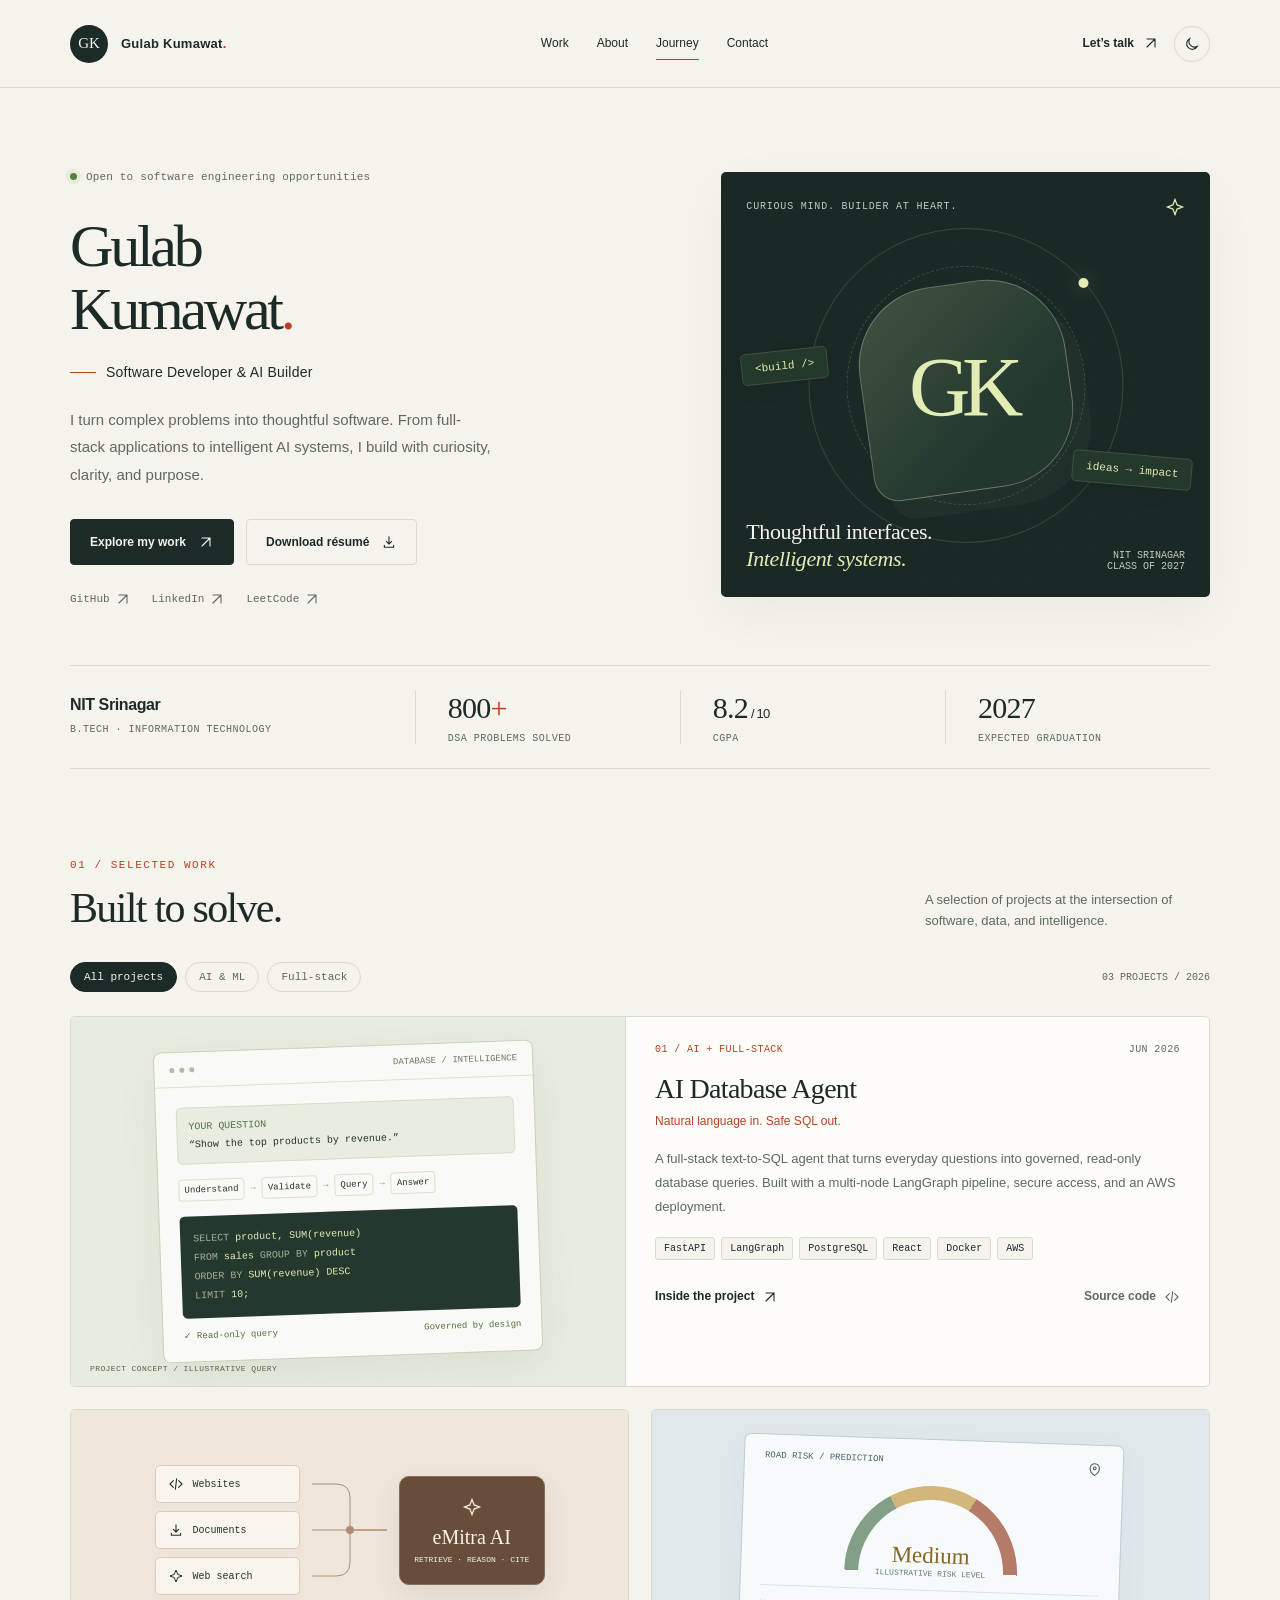
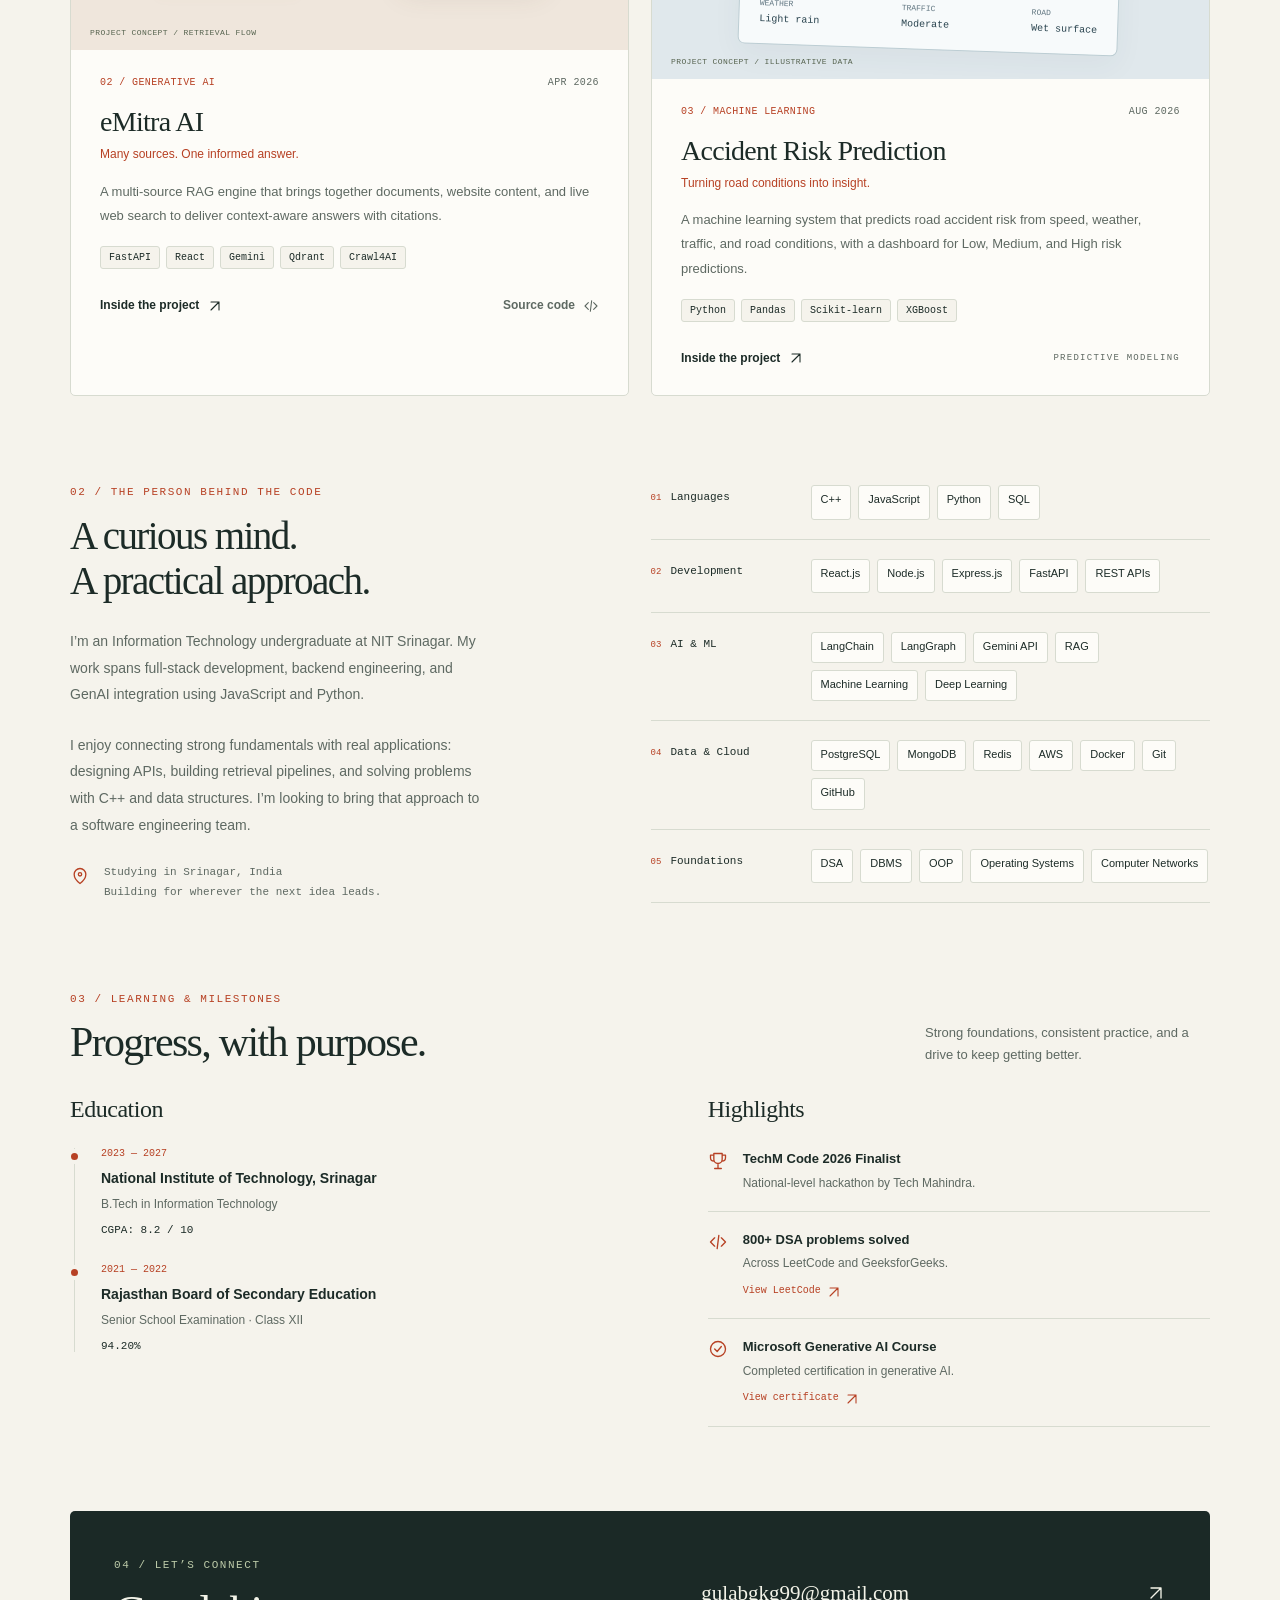
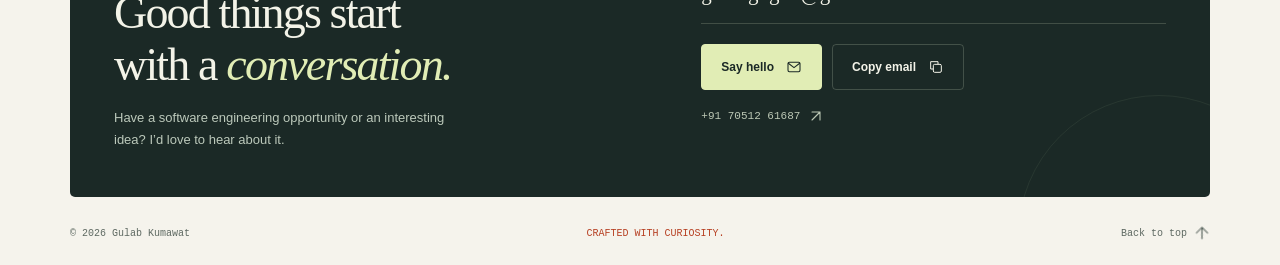
==== index.html @ b58b3360 "g" ====
<!doctype html>
<html lang="en">
<head>
  <meta charset="utf-8">
  <meta name="viewport" content="width=device-width, initial-scale=1">
  <meta name="theme-color" content="#f5f3ec">
  <meta name="description" content="Gulab Kumawat — IT undergraduate at NIT Srinagar building full-stack applications, intelligent AI systems, and reliable backends. Explore projects, skills, and achievements.">
  <meta property="og:title" content="Gulab Kumawat | Software Developer">
  <meta property="og:description" content="Thoughtful interfaces. Intelligent systems. Explore Gulab Kumawat's software and AI projects.">
  <meta property="og:type" content="website">
  <title>Gulab Kumawat — Software Developer</title>
  <link rel="icon" href="data:image/svg+xml,%3Csvg xmlns='http://www.w3.org/2000/svg' viewBox='0 0 64 64'%3E%3Crect width='64' height='64' rx='16' fill='%231b2926'/%3E%3Ctext x='32' y='42' text-anchor='middle' font-family='Georgia' font-size='30' fill='%23e3edb2'%3EGK%3C/text%3E%3C/svg%3E">
  <style>
    :root{--paper:#f5f3ec;--panel:#fdfcf8;--ink:#1c2b27;--muted:#5e6962;--line:#d7dbd0;--accent:#b74124;--accent-soft:#f1dfd4;--lime:#e1edb5;--deep:#1b2926;--shadow:0 18px 55px #16251e0b;--sans:"Segoe UI",Arial,sans-serif;--serif:Georgia,"Times New Roman",serif;--mono:Consolas,"Courier New",monospace}
    *{box-sizing:border-box}html{scroll-behavior:smooth;scroll-padding-top:95px}body{margin:0;background:var(--paper);color:var(--ink);font-family:var(--sans);font-size:16px;line-height:1.65}body[data-theme="dark"]{--paper:#15211e;--panel:#1b2925;--ink:#f1f2e9;--muted:#b2c0b6;--line:#3b4c43;--accent:#ffab87;--accent-soft:#3d3029;--deep:#101b17;--shadow:0 18px 55px #0002}a{color:inherit;text-decoration:none}button{font:inherit;color:inherit;cursor:pointer}button:disabled{cursor:default}button,a{-webkit-tap-highlight-color:transparent}a:focus-visible,button:focus-visible,summary:focus-visible{outline:3px solid var(--accent);outline-offset:5px}::selection{background:var(--lime);color:#1b2926}svg{display:block}button svg,a svg{flex-shrink:0}button{border:0}p,h1,h2,h3{margin:0}.wrap{max-width:1220px;padding:0 40px;margin:auto}.skip-link{position:fixed;left:20px;top:-100px;background:var(--ink);color:var(--paper);padding:12px 20px;z-index:99}.skip-link:focus{top:12px}.eyebrow{font:11px/1.4 var(--mono);letter-spacing:.14em;text-transform:uppercase}.accent{color:var(--accent)}.muted{color:var(--muted)}.icon{width:20px;height:20px}.icon-sm{width:16px;height:16px}.arrow{transition:transform .2s}a:hover .arrow,button:hover .arrow{transform:translate(3px,-3px)}
    .header{height:88px;border-bottom:1px solid var(--line);position:sticky;top:0;background:var(--paper);z-index:20}.header-inner{height:100%;display:flex;align-items:center;justify-content:space-between;gap:25px}.brand{display:flex;align-items:center;gap:13px;font-size:13px;font-weight:600}.brand-mark{width:38px;height:38px;display:grid;place-items:center;background:var(--ink);color:var(--paper);border-radius:50%;font:15px var(--serif)}.brand span:last-child{letter-spacing:.02em}.nav{display:flex;gap:28px;align-items:center;font-size:12px}.nav a{position:relative}.nav a:after{content:"";position:absolute;bottom:-7px;left:0;width:0;height:1px;background:var(--accent);transition:width .2s}.nav a:hover:after,.nav a[aria-current]:after{width:100%}.header-actions{display:flex;align-items:center;gap:15px}.theme-toggle,.menu-toggle{width:36px;height:36px;display:grid;place-items:center;border:1px solid var(--line);border-radius:50%;background:transparent}.header-contact{display:flex;gap:9px;align-items:center;font-size:12px;font-weight:600}.menu-toggle{display:none}.sun-icon{display:none}body[data-theme="dark"] .sun-icon{display:block}body[data-theme="dark"] .moon-icon{display:none}
    .hero{padding:74px 0 0;position:relative}.hero-grid{display:grid;grid-template-columns:1.2fr 1fr;gap:65px;align-items:center}.available{display:inline-flex;gap:9px;align-items:center;font:11px var(--mono);color:var(--muted);letter-spacing:.015em}.status-dot{width:7px;height:7px;background:#58823f;border-radius:50%;box-shadow:0 0 0 4px #58823f14}.hero-name{margin-top:27px;font:clamp(43px,4.7vw,65px)/1.04 var(--serif);letter-spacing:-.055em}.hero-name span{display:block}.hero-role{font-size:14px;letter-spacing:.015em;margin-top:20px;display:flex;align-items:center;gap:10px}.small-dash{display:inline-block;width:26px;height:1px;background:var(--accent)}.hero-copy{max-width:425px;font-size:15px;line-height:1.85;color:var(--muted);margin-top:22px}.hero-buttons{display:flex;gap:12px;flex-wrap:wrap;margin-top:30px}.btn{display:inline-flex;align-items:center;justify-content:center;gap:12px;padding:13px 19px;font-size:12px;font-weight:600;line-height:1.5;border:1px solid var(--line);border-radius:4px;background:transparent;transition:background .2s,transform .2s}.btn:hover{transform:translateY(-2px);background:var(--panel)}.btn-primary{background:var(--ink);color:var(--paper);border-color:var(--ink)}.btn-primary:hover{background:var(--accent);color:var(--paper);border-color:var(--accent)}.hero-socials{display:flex;gap:21px;margin-top:26px;font:11px var(--mono);color:var(--muted)}.hero-socials a{display:flex;align-items:center;gap:5px}.hero-socials a:hover{color:var(--accent)}
    .portrait-card{height:425px;background:var(--deep);color:#f5f3ec;border-radius:5px;padding:25px;position:relative;overflow:hidden;isolation:isolate;box-shadow:var(--shadow)}.portrait-top{display:flex;justify-content:space-between;align-items:center;font:10px var(--mono);letter-spacing:.08em;color:#bdcabc;position:relative;z-index:3}.portrait-top svg{color:var(--lime)}.orbit{width:315px;height:315px;border:1px solid #bccc9c30;border-radius:50%;position:absolute;top:56px;left:50%;transform:translateX(-50%)}.orbit:before{content:"";position:absolute;inset:37px;border:1px dashed #bccc9c35;border-radius:50%}.orbit:after{content:"";position:absolute;width:10px;height:10px;background:var(--lime);border-radius:50%;top:49px;right:34px;box-shadow:0 0 20px #e1edb550}.grid-art{position:absolute;inset:0;opacity:.23;background-image:linear-gradient(#adc79116 1px,transparent 1px),linear-gradient(90deg,#adc79116 1px,transparent 1px);background-size:34px 34px;mask-image:radial-gradient(circle at center,#000,transparent 90%)}.portrait-inner{position:absolute;top:111px;left:50%;transform:translateX(-50%) rotate(-8deg);width:208px;height:208px;border:1px solid #dbe5c955;border-radius:38% 38% 38% 12%;display:grid;place-items:center;background:linear-gradient(140deg,#415341,#23372e 70%);box-shadow:15px 20px 0 #b9ce9f0b}.monogram{font:85px var(--serif);letter-spacing:-.1em;padding-right:9px;color:var(--lime);transform:rotate(8deg)}.portrait-inner img{width:100%;height:100%;object-fit:cover;border-radius:inherit;transform:rotate(8deg) scale(1.15)}.code-tag{position:absolute;z-index:2;padding:9px 13px;border:1px solid #cdd9bb25;background:#25382c;color:#e1edb5;border-radius:5px;font:11px var(--mono);box-shadow:0 5px 20px #0001}.tag-left{left:20px;top:178px;transform:rotate(-6deg)}.tag-right{right:18px;top:282px;transform:rotate(5deg)}.portrait-bottom{position:absolute;bottom:25px;left:25px;right:25px;display:flex;justify-content:space-between;align-items:end;gap:15px}.portrait-caption{font:22px/1.2 var(--serif);letter-spacing:-.02em}.portrait-caption span{color:var(--lime);font-style:italic}.portrait-index{font:10px var(--mono);color:#c0ccb7;text-align:right}.hero-facts{border-top:1px solid var(--line);border-bottom:1px solid var(--line);display:grid;grid-template-columns:1.3fr repeat(3,1fr);margin-top:58px;padding:24px 0}.fact{padding:0 32px;border-left:1px solid var(--line)}.fact:first-child{padding-left:0;border:0}.fact-label{font:10px var(--mono);color:var(--muted);letter-spacing:.05em;text-transform:uppercase}.fact-value{font:30px/1.2 var(--serif);margin-bottom:7px;letter-spacing:-.025em}.fact-value small{font:13px var(--sans)}.fact:first-child .fact-value{font:16px var(--sans);font-weight:600;margin-top:6px;margin-bottom:10px}
    .section{padding-top:89px}.section-heading{display:flex;justify-content:space-between;gap:30px;align-items:end;margin-bottom:31px}.section-title{font:42px/1.1 var(--serif);letter-spacing:-.04em;margin-top:12px}.section-heading>p{font-size:13px;color:var(--muted);max-width:285px}.filter-row{display:flex;align-items:center;gap:8px;flex-wrap:wrap;margin-bottom:24px}.filter{font:11px var(--mono);padding:8px 13px;background:transparent;color:var(--muted);border:1px solid var(--line);border-radius:25px}.filter[aria-pressed="true"]{background:var(--ink);color:var(--paper);border-color:var(--ink)}.filter-note{margin-left:auto;font:10px var(--mono);color:var(--muted)}.project-grid{display:grid;grid-template-columns:repeat(2,minmax(0,1fr));gap:22px}.project{background:var(--panel);border:1px solid var(--line);border-radius:5px;overflow:hidden;transition:box-shadow .2s}.project:hover{box-shadow:var(--shadow)}.project[hidden]{display:none}.project.featured{grid-column:1/-1;display:grid;grid-template-columns:1fr 1.05fr}.project-copy{padding:27px 29px}.project-meta{display:flex;justify-content:space-between;align-items:center;color:var(--muted);font:10px var(--mono);letter-spacing:.04em}.project-meta .number{color:var(--accent)}.project h3{font:28px/1.2 var(--serif);letter-spacing:-.025em;margin-top:17px}.project-subtitle{font-size:12px;color:var(--accent);margin-top:6px}.project-description{font-size:13px;line-height:1.85;color:var(--muted);margin:15px 0 18px}.tags{display:flex;flex-wrap:wrap;gap:6px}.tag{font:10px var(--mono);padding:5px 8px;background:var(--paper);border:1px solid var(--line);border-radius:3px}.project-actions{display:flex;justify-content:space-between;align-items:center;margin-top:27px;gap:12px}.text-link{display:inline-flex;align-items:center;gap:8px;font-size:12px;font-weight:600;background:transparent;padding:0}.text-link:hover{color:var(--accent)}.project-visual{position:relative;min-height:240px;display:flex;align-items:center;justify-content:center;padding:29px;background:#e8ecdf;color:#213429;overflow:hidden}.featured .project-visual{min-height:345px;border-right:1px solid var(--line)}.concept-label{position:absolute;left:19px;bottom:13px;font:8px var(--mono);letter-spacing:.05em;color:#56634f}.sql-window{width:100%;max-width:380px;background:#f9faf5;border:1px solid #c7d2bc;border-radius:8px;box-shadow:0 15px 40px #31482a12;transform:rotate(-2deg)}.window-header{padding:12px 15px;border-bottom:1px solid #dce3d5;display:flex;align-items:center;gap:5px;font:9px var(--mono);color:#6b7866}.window-dot{width:5px;height:5px;background:#adbda5;border-radius:50%}.window-header span:last-child{margin-left:auto}.window-body{padding:20px}.query-bubble{padding:11px;background:#e8eddf;border:1px solid #d5decb;border-radius:5px;font:10px var(--mono);line-height:1.5}.query-bubble b{color:#55704a;font-weight:400;display:block;margin-bottom:3px}.pipeline{display:flex;align-items:center;gap:6px;margin-top:15px;font:9px var(--mono)}.pipeline span{border:1px solid #d9e2d0;border-radius:4px;padding:5px;white-space:nowrap}.pipeline i{font-style:normal;color:#849479}.sql-code{background:#24382d;color:#e1edb5;border-radius:5px;padding:13px;font:10px/1.9 var(--mono);margin-top:15px;overflow:hidden}.sql-code .dim{color:#a1b49c}.sql-status{display:flex;justify-content:space-between;margin-top:12px;font:9px var(--mono);color:#526f42}.visual-rag{background:#efe6dc}.rag-map{display:grid;grid-template-columns:1fr 75px 1fr;align-items:center;gap:12px;width:100%;max-width:390px}.rag-sources{display:grid;gap:8px}.rag-node{background:#f9f5ee;border:1px solid #ddccbc;border-radius:5px;padding:10px 12px;font:10px var(--mono);display:flex;align-items:center;gap:9px;box-shadow:0 5px 12px #9f816106}.rag-bridge{position:relative;height:130px}.rag-bridge svg{width:100%;height:100%}.rag-core{padding:20px 12px;background:#684d3b;color:#fbf1df;border-radius:10px;text-align:center;border:1px solid #896c56;box-shadow:0 10px 28px #5b42351a}.rag-core svg{margin:0 auto 9px}.rag-core strong{font:20px var(--serif);display:block}.rag-core span{font:8px var(--mono);display:block;margin-top:6px}.visual-risk{background:#e0e8ec}.risk-window{width:100%;max-width:380px;border:1px solid #bccdd3;border-radius:7px;background:#f7fafb;padding:16px 20px;transform:rotate(2deg);box-shadow:0 10px 30px #2943510c}.risk-top{display:flex;justify-content:space-between;font:9px var(--mono);color:#4a626c}.risk-gauge{height:96px;width:173px;margin:14px auto 0;position:relative;overflow:hidden}.risk-arc{width:173px;height:173px;border-radius:50%;background:conic-gradient(from 270deg,#839f87 0deg 60deg,#d3b77a 60deg 120deg,#b57b69 120deg 180deg,transparent 180deg);position:absolute}.risk-arc:after{content:"";position:absolute;inset:14px;background:#f7fafb;border-radius:50%}.risk-center{position:absolute;left:0;right:0;bottom:4px;text-align:center;font:23px var(--serif);z-index:1;color:#886622}.risk-center small{font:8px var(--mono);display:block;color:#627780}.risk-inputs{display:flex;justify-content:space-between;gap:8px;margin-top:8px;border-top:1px solid #dce4e7;padding-top:11px;font:8px/1.7 var(--mono);color:#617681}.risk-inputs b{display:block;color:#29434e;font-size:10px;font-weight:400}
    .about-layout{display:grid;grid-template-columns:1fr 1.1fr;gap:72px}.about-text .section-title{max-width:380px;font-size:39px;line-height:1.17}.about-text>p{color:var(--muted);font-size:14px;line-height:1.9;margin-top:24px;max-width:420px}.about-note{display:flex;gap:14px;margin-top:25px;font:11px/1.8 var(--mono);color:var(--muted)}.about-note svg{margin-top:3px;color:var(--accent)}.skills{display:grid;gap:0}.skill-row{border-bottom:1px solid var(--line);padding:19px 0;display:grid;grid-template-columns:140px 1fr;gap:20px}.skill-row:first-child{padding-top:0}.skill-category{font:11px var(--mono);display:flex;align-items:start;gap:9px;padding-top:6px}.skill-category .skill-no{color:var(--accent);font-size:9px;padding-top:2px}.skill-items{display:flex;flex-wrap:wrap;gap:7px}.skill-items span{font-size:11px;border:1px solid var(--line);border-radius:3px;padding:4px 9px;background:var(--panel)}
    .education-layout{display:grid;grid-template-columns:1.15fr 1fr;gap:60px}.subheading{font:24px var(--serif);letter-spacing:-.02em;margin-bottom:25px}.timeline{border-left:1px solid var(--line);padding-left:26px;margin-left:4px}.education-item{position:relative;padding-bottom:28px}.education-item:last-child{padding-bottom:0}.education-item:before{content:"";width:7px;height:7px;background:var(--accent);border:4px solid var(--paper);box-sizing:content-box;border-radius:50%;position:absolute;left:-34px;top:1px}.education-date{font:10px var(--mono);color:var(--accent);margin-bottom:9px}.education-item h3{font-size:14px;line-height:1.5}.education-item p{font-size:12px;color:var(--muted);margin-top:6px}.education-result{font:11px var(--mono);margin-top:9px}.achievement{display:flex;gap:15px;padding:17px 0;border-bottom:1px solid var(--line)}.achievement:first-of-type{padding-top:0}.achievement svg{color:var(--accent);margin-top:3px;flex-shrink:0}.achievement h3{font-size:13px;font-weight:600}.achievement p{font-size:12px;color:var(--muted);margin-top:4px}.achievement a{font:10px var(--mono);display:inline-flex;gap:5px;align-items:center;margin-top:7px;color:var(--accent)}
    .contact-section{padding:84px 0 0}.contact-panel{background:var(--deep);color:#f3f3e8;padding:47px 44px;border-radius:5px;display:grid;grid-template-columns:1.1fr 1fr;gap:30px;align-items:center;position:relative;overflow:hidden}.contact-panel:after{content:"";position:absolute;width:280px;height:280px;border:1px solid #d7e8ba12;border-radius:50%;right:-90px;bottom:-180px;pointer-events:none}.contact-panel .eyebrow{color:#bdcba9}.contact-panel h2{font:46px/1.12 var(--serif);letter-spacing:-.04em;margin-top:14px}.contact-panel h2 em{color:var(--lime);font-weight:400}.contact-panel p{font-size:13px;color:#bcc9bb;margin-top:17px;max-width:360px}.contact-right{padding-left:22px}.contact-email{font:clamp(15px,1.7vw,21px) var(--serif);display:flex;align-items:center;justify-content:space-between;gap:14px;padding-bottom:17px;border-bottom:1px solid #e5edc730}.contact-email:hover{color:var(--lime)}.contact-buttons{display:flex;gap:10px;flex-wrap:wrap;margin-top:20px}.contact-buttons .btn{border-color:#c7d5b93b;color:#f3f3e8}.contact-buttons .btn:hover{background:#354b38}.contact-buttons .btn-primary{background:var(--lime);color:#1b2926;border-color:var(--lime)}.contact-buttons .btn-primary:hover{background:#f4f5db}.contact-phone{font:11px var(--mono);margin-top:18px;color:#bdc9b6;display:inline-flex;align-items:center;gap:8px}.footer{padding:28px 0 24px;display:flex;justify-content:space-between;align-items:center;gap:20px;font:10px var(--mono);color:var(--muted)}.footer a{display:flex;align-items:center;gap:7px}.footer a:hover{color:var(--accent)}.footer-middle{color:var(--accent)}
    .toast{position:fixed;bottom:26px;left:50%;transform:translate(-50%,15px);background:var(--ink);color:var(--paper);font-size:12px;padding:12px 20px;border-radius:4px;z-index:100;opacity:0;pointer-events:none;transition:opacity .2s,transform .2s}.toast.visible{opacity:1;transform:translate(-50%,0)}.project-dialog{background:var(--paper);color:var(--ink);border:1px solid var(--line);border-radius:8px;max-width:710px;width:calc(100% - 30px);max-height:85vh;padding:0;box-shadow:0 30px 90px #0003}.project-dialog::backdrop{background:#101b19a6;backdrop-filter:blur(4px)}.dialog-header{display:flex;justify-content:space-between;align-items:center;padding:22px 28px;border-bottom:1px solid var(--line)}.dialog-close{background:transparent;border:1px solid var(--line);border-radius:50%;height:32px;width:32px;display:grid;place-items:center;font-size:21px}.dialog-body{padding:29px}.dialog-body h2{font:34px/1.15 var(--serif);letter-spacing:-.03em}.dialog-intro{font-size:14px;color:var(--muted);margin-top:16px}.dialog-body h3{font:11px var(--mono);letter-spacing:.06em;text-transform:uppercase;margin-top:24px;margin-bottom:12px;color:var(--accent)}.dialog-body ul{padding-left:18px;color:var(--muted);font-size:13px;line-height:1.85}.dialog-body li+li{margin-top:9px}.dialog-source{margin-top:25px}.reveal{animation:appear .8s both}.reveal-delay{animation-delay:.12s}@keyframes appear{from{opacity:0;transform:translateY(15px)}to{opacity:1;transform:translateY(0)}}
    .hero,.contact-section,.footer{padding-left:40px;padding-right:40px}
    @media(min-width:1500px){.hero-name{font-size:65px}}@media(max-width:1020px){.hero-grid{gap:34px}.wrap{padding-left:28px;padding-right:28px}.nav{gap:20px}.hero-name{font-size:52px}.portrait-card{height:408px}.about-layout{gap:40px}.skill-row{grid-template-columns:110px 1fr;gap:10px}.education-layout{gap:40px}.project-copy{padding:25px}.contact-panel{padding:38px 30px}.contact-panel h2{font-size:41px}.contact-right{padding-left:0}.fact{padding:0 24px}}
    @media(max-width:760px){html{scroll-padding-top:82px}.header{height:72px}.wrap{padding-left:22px;padding-right:22px}.brand span:last-child{font-size:12px}.header-contact{display:none}.header-actions{gap:8px}.menu-toggle{display:grid}.nav{display:none;position:absolute;top:71px;left:0;right:0;gap:0;padding:14px 22px;background:var(--paper);border-bottom:1px solid var(--line);box-shadow:0 10px 20px #0001}.nav.open{display:flex;flex-direction:column;align-items:stretch}.nav a{padding:11px 0}.nav a:after{display:none}.hero{padding-top:43px}.hero-grid{grid-template-columns:1fr;gap:35px}.hero-name{font-size:57px;max-width:500px}.hero-role{font-size:13px}.hero-copy{max-width:510px}.portrait-card{height:380px;max-width:500px;width:100%;margin:auto}.portrait-inner{top:95px;width:190px;height:190px}.orbit{top:40px;width:290px;height:290px}.monogram{font-size:77px}.tag-left{top:159px}.tag-right{top:253px}.hero-facts{margin-top:35px;grid-template-columns:repeat(2,1fr);row-gap:23px;padding:23px 0}.fact{padding:0 19px}.fact:nth-child(3){padding-left:0;border-left:0}.fact-value{font-size:28px}.section{padding-top:60px}.section-title{font-size:36px}.section-heading{gap:18px;align-items:start}.section-heading>p{font-size:11px;max-width:190px;padding-top:24px}.project.featured{display:flex;flex-direction:column}.featured .project-visual{min-height:280px;border-right:0}.project-grid{grid-template-columns:1fr;gap:20px}.project-copy{padding:23px}.project h3{font-size:27px}.project-visual{min-height:235px}.filter-note{display:none}.about-layout{grid-template-columns:1fr;gap:30px}.about-text .section-title{font-size:36px;max-width:450px}.about-text>p{max-width:100%}.skills{width:100%}.skill-row{grid-template-columns:130px 1fr;gap:16px}.education-layout{grid-template-columns:1fr;gap:42px}.contact-section{padding-top:60px}.contact-panel{grid-template-columns:1fr;padding:31px 24px;gap:28px}.contact-panel h2{font-size:42px}.contact-email{font-size:22px}.footer{flex-wrap:wrap;font-size:9px;gap:14px}.footer-middle{display:none}.dialog-body{padding:24px}.dialog-header{padding:19px 24px}.dialog-body h2{font-size:29px}}
    @media(max-width:390px){.wrap{padding-left:17px;padding-right:17px}.hero-name{font-size:49px}.hero-role{font-size:12px}.btn{padding:12px 15px;font-size:11px}.hero-socials{gap:15px}.portrait-card{padding:20px;height:350px}.portrait-inner{width:172px;height:172px;top:89px}.orbit{width:263px;height:263px}.monogram{font-size:70px}.tag-left{top:146px;left:13px}.tag-right{top:232px;right:13px}.portrait-bottom{left:20px;right:20px;bottom:20px}.portrait-caption{font-size:20px}.section-heading{flex-direction:column;gap:12px}.section-heading>p{padding-top:0;max-width:100%}.skill-row{grid-template-columns:105px 1fr;gap:10px}.skill-category{font-size:10px}.contact-email{font-size:18px}.contact-panel h2{font-size:37px}.rag-map{gap:7px;grid-template-columns:1fr 45px 1fr}.rag-node{padding:9px 7px;font-size:9px}.pipeline{gap:4px;font-size:8px}.pipeline span{padding:5px 4px}.sql-code{font-size:9px}.filter{padding:8px 11px}}
    @media(prefers-reduced-motion:reduce){html{scroll-behavior:auto}*,*:before,*:after{animation:none!important;transition:none!important}}
    @media print{.header,.hero-buttons,.hero-socials,.filter-row,.project-actions,.contact-buttons,.theme-toggle,.footer a,.portrait-card{display:none!important}.wrap{max-width:100%;padding:0}.hero-grid,.project-grid,.project.featured,.about-layout,.education-layout,.contact-panel{display:block}.hero,.section,.contact-section{padding-top:24px}.hero-facts{margin-top:25px}.project{break-inside:avoid;margin-bottom:18px}.project-visual{display:none}.project-copy{padding:20px}.skills{margin-top:20px}.contact-panel{background:transparent;color:#1c2b27;border:1px solid #ddd;padding:20px}.contact-panel p,.contact-email,.contact-phone{color:#1c2b27}.contact-panel h2{font-size:30px}.contact-panel h2 em{color:#b74124}.contact-right{margin-top:20px}body{background:white;color:#1c2b27}.section-heading{margin-bottom:20px}}
  </style>
</head>
<body>
  <svg aria-hidden="true" width="0" height="0" style="position:absolute;overflow:hidden"><defs>
    <symbol id="i-arrow" viewBox="0 0 24 24"><path d="M6 18 18 6M6 6h12v12" fill="none" stroke="currentColor" stroke-width="1.6" stroke-linecap="round" stroke-linejoin="round"/></symbol>
    <symbol id="i-down" viewBox="0 0 24 24"><path d="M12 4v11m-4-4 4 4 4-4M5 17v3h14v-3" fill="none" stroke="currentColor" stroke-width="1.6" stroke-linecap="round" stroke-linejoin="round"/></symbol>
    <symbol id="i-code" viewBox="0 0 24 24"><path d="m8 7-5 5 5 5m8-10 5 5-5 5m-3-13-2 16" fill="none" stroke="currentColor" stroke-width="1.6" stroke-linecap="round" stroke-linejoin="round"/></symbol>
    <symbol id="i-mail" viewBox="0 0 24 24"><rect x="3" y="5" width="18" height="14" rx="2" fill="none" stroke="currentColor" stroke-width="1.6"/><path d="m3 6 9 7 9-7" fill="none" stroke="currentColor" stroke-width="1.6"/></symbol>
    <symbol id="i-location" viewBox="0 0 24 24"><path d="M19 10c0 6-7 11-7 11S5 16 5 10a7 7 0 1 1 14 0Z" fill="none" stroke="currentColor" stroke-width="1.6"/><circle cx="12" cy="10" r="2" fill="none" stroke="currentColor" stroke-width="1.6"/></symbol>
    <symbol id="i-spark" viewBox="0 0 24 24"><path d="m12 3 2.5 6.5L21 12l-6.5 2.5L12 21l-2.5-6.5L3 12l6.5-2.5Z" fill="none" stroke="currentColor" stroke-width="1.5"/></symbol>
    <symbol id="i-cup" viewBox="0 0 24 24"><path d="M7 3h10v7a5 5 0 0 1-10 0ZM7 5H3v3a4 4 0 0 0 4 4m10-7h4v3a4 4 0 0 1-4 4m-5 3v5m-4 1h8" fill="none" stroke="currentColor" stroke-width="1.6" stroke-linecap="round" stroke-linejoin="round"/></symbol>
    <symbol id="i-check" viewBox="0 0 24 24"><circle cx="12" cy="12" r="9" fill="none" stroke="currentColor" stroke-width="1.6"/><path d="m8 12 3 3 5-6" fill="none" stroke="currentColor" stroke-width="1.6" stroke-linecap="round" stroke-linejoin="round"/></symbol>
  </defs></svg>
  <a class="skip-link" href="#main">Skip to content</a>
  <header class="header"><div class="wrap header-inner">
    <a class="brand" href="#home" aria-label="Gulab Kumawat, home"><span class="brand-mark">GK</span><span>Gulab Kumawat<span class="accent">.</span></span></a>
    <nav class="nav" id="navigation" aria-label="Main navigation"><a href="#work">Work</a><a href="#about">About</a><a href="#journey">Journey</a><a href="#contact">Contact</a></nav>
    <div class="header-actions"><a href="mailto:gulabgkg99@gmail.com" class="header-contact">Let’s talk <svg class="icon-sm arrow" aria-hidden="true"><use href="#i-arrow"/></svg></a><button class="theme-toggle" aria-label="Switch to dark theme" title="Change color theme"><svg class="icon-sm moon-icon" viewBox="0 0 24 24" aria-hidden="true"><path d="M20 15.5A8.5 8.5 0 0 1 8.5 4 8.5 8.5 0 1 0 20 15.5Z" fill="none" stroke="currentColor" stroke-width="1.6"/></svg><svg class="icon-sm sun-icon" viewBox="0 0 24 24" aria-hidden="true"><circle cx="12" cy="12" r="4" fill="none" stroke="currentColor" stroke-width="1.6"/><path d="M12 2v2m0 16v2M2 12h2m16 0h2M5 5l1.5 1.5m11 11L19 19M5 19l1.5-1.5m11-11L19 5" stroke="currentColor" stroke-width="1.6"/></svg></button><button class="menu-toggle" aria-label="Open navigation" aria-expanded="false" aria-controls="navigation"><svg class="icon-sm" viewBox="0 0 24 24" aria-hidden="true"><path d="M4 7h16M4 12h16M4 17h16" stroke="currentColor" stroke-width="1.6" stroke-linecap="round"/></svg></button></div>
  </div></header>
  <main id="main"><section class="hero wrap" id="home" aria-labelledby="hero-title">
    <div class="hero-grid">
      <div class="reveal"><div class="available"><span class="status-dot"></span>Open to software engineering opportunities</div><h1 class="hero-name" id="hero-title">Gulab <span>Kumawat<span class="accent" style="display:inline">.</span></span></h1><div class="hero-role"><span class="small-dash"></span>Software Developer &amp; AI Builder</div><p class="hero-copy">I turn complex problems into thoughtful software. From full-stack applications to intelligent AI systems, I build with curiosity, clarity, and purpose.</p><div class="hero-buttons"><a class="btn btn-primary" href="#work">Explore my work <svg class="icon-sm arrow" aria-hidden="true"><use href="#i-arrow"/></svg></a><a class="btn" href="Gulab-Kumawat-Resume.pdf" download>Download résumé <svg class="icon-sm" aria-hidden="true"><use href="#i-down"/></svg></a></div><div class="hero-socials"><a href="https://github.com/Gulabkt98" target="_blank" rel="noopener noreferrer">GitHub <svg class="icon-sm arrow" aria-hidden="true"><use href="#i-arrow"/></svg></a><a href="https://www.linkedin.com/in/gulabkt98" target="_blank" rel="noopener noreferrer">LinkedIn <svg class="icon-sm arrow" aria-hidden="true"><use href="#i-arrow"/></svg></a><a href="https://leetcode.com/Gulab_KT" target="_blank" rel="noopener noreferrer">LeetCode <svg class="icon-sm arrow" aria-hidden="true"><use href="#i-arrow"/></svg></a></div></div>
      <div class="portrait-card reveal reveal-delay" role="img" aria-label="Gulab Kumawat monogram with abstract code and orbital artwork"><div class="grid-art"></div><div class="portrait-top"><span>CURIOUS MIND. BUILDER AT HEART.</span><svg class="icon" aria-hidden="true"><use href="#i-spark"/></svg></div><div class="orbit"></div><div class="portrait-inner"><span class="monogram">GK</span></div><span class="code-tag tag-left">&lt;build /&gt;</span><span class="code-tag tag-right">ideas → impact</span><div class="portrait-bottom"><div class="portrait-caption">Thoughtful interfaces.<br><span>Intelligent systems.</span></div><div class="portrait-index">NIT SRINAGAR<br>CLASS OF 2027</div></div></div>
    </div>
    <div class="hero-facts"><div class="fact"><div class="fact-value">NIT Srinagar</div><div class="fact-label">B.Tech · Information Technology</div></div><div class="fact"><div class="fact-value">800<span class="accent">+</span></div><div class="fact-label">DSA problems solved</div></div><div class="fact"><div class="fact-value">8.2<small> / 10</small></div><div class="fact-label">CGPA</div></div><div class="fact"><div class="fact-value">2027</div><div class="fact-label">Expected graduation</div></div></div>
  </section>
  <section class="section wrap" id="work" aria-labelledby="work-title"><div class="section-heading"><div><div class="eyebrow accent">01 / Selected work</div><h2 class="section-title" id="work-title">Built to solve.</h2></div><p>A selection of projects at the intersection of software, data, and intelligence.</p></div>
    <div class="filter-row" role="group" aria-label="Filter projects"><button class="filter" data-filter="all" aria-pressed="true">All projects</button><button class="filter" data-filter="ai" aria-pressed="false">AI &amp; ML</button><button class="filter" data-filter="fullstack" aria-pressed="false">Full-stack</button><span class="filter-note">03 PROJECTS / 2026</span></div>
    <div class="project-grid">
      <article class="project featured" data-category="ai fullstack"><div class="project-visual"><div class="sql-window" aria-label="Illustration of a natural-language question passing through a safe SQL pipeline"><div class="window-header"><span class="window-dot"></span><span class="window-dot"></span><span class="window-dot"></span><span>DATABASE / INTELLIGENCE</span></div><div class="window-body"><div class="query-bubble"><b>YOUR QUESTION</b>“Show the top products by revenue.”</div><div class="pipeline"><span>Understand</span><i>→</i><span>Validate</span><i>→</i><span>Query</span><i>→</i><span>Answer</span></div><div class="sql-code"><span class="dim">SELECT</span> product, SUM(revenue)<br><span class="dim">FROM</span> sales <span class="dim">GROUP BY</span> product<br><span class="dim">ORDER BY</span> SUM(revenue) DESC<br><span class="dim">LIMIT</span> 10;</div><div class="sql-status"><span>✓ Read-only query</span><span>Governed by design</span></div></div></div><span class="concept-label">PROJECT CONCEPT / ILLUSTRATIVE QUERY</span></div><div class="project-copy"><div class="project-meta"><span class="number">01 / AI + FULL-STACK</span><span>JUN 2026</span></div><h3>AI Database Agent</h3><div class="project-subtitle">Natural language in. Safe SQL out.</div><p class="project-description">A full-stack text-to-SQL agent that turns everyday questions into governed, read-only database queries. Built with a multi-node LangGraph pipeline, secure access, and an AWS deployment.</p><div class="tags"><span class="tag">FastAPI</span><span class="tag">LangGraph</span><span class="tag">PostgreSQL</span><span class="tag">React</span><span class="tag">Docker</span><span class="tag">AWS</span></div><div class="project-actions"><button class="text-link" data-project="sql">Inside the project <svg class="icon-sm arrow" aria-hidden="true"><use href="#i-arrow"/></svg></button><a class="text-link muted" href="https://github.com/Gulabkt98/SQL-AI-Agent" target="_blank" rel="noopener noreferrer">Source code <svg class="icon-sm" aria-hidden="true"><use href="#i-code"/></svg></a></div></div></article>
      <article class="project" data-category="ai fullstack"><div class="project-visual visual-rag"><div class="rag-map" aria-label="Illustration of documents, websites, and web search feeding a retrieval engine"><div class="rag-sources"><div class="rag-node"><svg class="icon-sm" aria-hidden="true"><use href="#i-code"/></svg>Websites</div><div class="rag-node"><svg class="icon-sm" aria-hidden="true"><use href="#i-down"/></svg>Documents</div><div class="rag-node"><svg class="icon-sm" aria-hidden="true"><use href="#i-spark"/></svg>Web search</div></div><div class="rag-bridge"><svg viewBox="0 0 75 130" aria-hidden="true"><path d="M0 19h24q14 0 14 14v32h37M0 65h75M0 111h24q14 0 14-14V65" stroke="#ae8c71" stroke-width="1" fill="none"/><circle cx="38" cy="65" r="4" fill="#ae8c71"/></svg></div><div class="rag-core"><svg class="icon" aria-hidden="true"><use href="#i-spark"/></svg><strong>eMitra AI</strong><span>RETRIEVE · REASON · CITE</span></div></div><span class="concept-label">PROJECT CONCEPT / RETRIEVAL FLOW</span></div><div class="project-copy"><div class="project-meta"><span class="number">02 / GENERATIVE AI</span><span>APR 2026</span></div><h3>eMitra AI</h3><div class="project-subtitle">Many sources. One informed answer.</div><p class="project-description">A multi-source RAG engine that brings together documents, website content, and live web search to deliver context-aware answers with citations.</p><div class="tags"><span class="tag">FastAPI</span><span class="tag">React</span><span class="tag">Gemini</span><span class="tag">Qdrant</span><span class="tag">Crawl4AI</span></div><div class="project-actions"><button class="text-link" data-project="rag">Inside the project <svg class="icon-sm arrow" aria-hidden="true"><use href="#i-arrow"/></svg></button><a class="text-link muted" href="https://github.com/Gulabkt98/Emitra-AI-Agent-" target="_blank" rel="noopener noreferrer">Source code <svg class="icon-sm" aria-hidden="true"><use href="#i-code"/></svg></a></div></div></article>
      <article class="project" data-category="ai"><div class="project-visual visual-risk"><div class="risk-window" aria-label="Illustrative road risk dashboard showing a medium prediction"><div class="risk-top"><span>ROAD RISK / PREDICTION</span><svg class="icon-sm" aria-hidden="true"><use href="#i-location"/></svg></div><div class="risk-gauge"><div class="risk-arc"></div><div class="risk-center">Medium<small>ILLUSTRATIVE RISK LEVEL</small></div></div><div class="risk-inputs"><span>WEATHER<b>Light rain</b></span><span>TRAFFIC<b>Moderate</b></span><span>ROAD<b>Wet surface</b></span></div></div><span class="concept-label">PROJECT CONCEPT / ILLUSTRATIVE DATA</span></div><div class="project-copy"><div class="project-meta"><span class="number">03 / MACHINE LEARNING</span><span>AUG 2026</span></div><h3>Accident Risk Prediction</h3><div class="project-subtitle">Turning road conditions into insight.</div><p class="project-description">A machine learning system that predicts road accident risk from speed, weather, traffic, and road conditions, with a dashboard for Low, Medium, and High risk predictions.</p><div class="tags"><span class="tag">Python</span><span class="tag">Pandas</span><span class="tag">Scikit-learn</span><span class="tag">XGBoost</span></div><div class="project-actions"><button class="text-link" data-project="risk">Inside the project <svg class="icon-sm arrow" aria-hidden="true"><use href="#i-arrow"/></svg></button><span class="eyebrow muted" style="font-size:9px">PREDICTIVE MODELING</span></div></div></article>
    </div><div class="sr-only" id="filter-status" aria-live="polite" style="position:absolute;width:1px;height:1px;overflow:hidden;clip-path:inset(50%)"></div>
  </section>
  <section class="section wrap" id="about" aria-labelledby="about-title"><div class="about-layout"><div class="about-text"><div class="eyebrow accent">02 / The person behind the code</div><h2 class="section-title" id="about-title">A curious mind.<br>A practical approach.</h2><p>I’m an Information Technology undergraduate at NIT Srinagar. My work spans full-stack development, backend engineering, and GenAI integration using JavaScript and Python.</p><p>I enjoy connecting strong fundamentals with real applications: designing APIs, building retrieval pipelines, and solving problems with C++ and data structures. I’m looking to bring that approach to a software engineering team.</p><div class="about-note"><svg class="icon" aria-hidden="true"><use href="#i-location"/></svg><span>Studying in Srinagar, India<br>Building for wherever the next idea leads.</span></div></div><div class="skills" aria-label="Technical skills"><div class="skill-row"><div class="skill-category"><span class="skill-no">01</span>Languages</div><div class="skill-items"><span>C++</span><span>JavaScript</span><span>Python</span><span>SQL</span></div></div><div class="skill-row"><div class="skill-category"><span class="skill-no">02</span>Development</div><div class="skill-items"><span>React.js</span><span>Node.js</span><span>Express.js</span><span>FastAPI</span><span>REST APIs</span></div></div><div class="skill-row"><div class="skill-category"><span class="skill-no">03</span>AI &amp; ML</div><div class="skill-items"><span>LangChain</span><span>LangGraph</span><span>Gemini API</span><span>RAG</span><span>Machine Learning</span><span>Deep Learning</span></div></div><div class="skill-row"><div class="skill-category"><span class="skill-no">04</span>Data &amp; Cloud</div><div class="skill-items"><span>PostgreSQL</span><span>MongoDB</span><span>Redis</span><span>AWS</span><span>Docker</span><span>Git</span><span>GitHub</span></div></div><div class="skill-row"><div class="skill-category"><span class="skill-no">05</span>Foundations</div><div class="skill-items"><span>DSA</span><span>DBMS</span><span>OOP</span><span>Operating Systems</span><span>Computer Networks</span></div></div></div></div></section>
  <section class="section wrap" id="journey" aria-labelledby="journey-title"><div class="section-heading"><div><div class="eyebrow accent">03 / Learning &amp; milestones</div><h2 class="section-title" id="journey-title">Progress, with purpose.</h2></div><p>Strong foundations, consistent practice, and a drive to keep getting better.</p></div><div class="education-layout"><div><h3 class="subheading">Education</h3><div class="timeline"><article class="education-item"><div class="education-date">2023 — 2027</div><h3>National Institute of Technology, Srinagar</h3><p>B.Tech in Information Technology</p><div class="education-result">CGPA: 8.2 / 10</div></article><article class="education-item"><div class="education-date">2021 — 2022</div><h3>Rajasthan Board of Secondary Education</h3><p>Senior School Examination · Class XII</p><div class="education-result">94.20%</div></article></div></div><div><h3 class="subheading">Highlights</h3><article class="achievement"><svg class="icon" aria-hidden="true"><use href="#i-cup"/></svg><div><h3>TechM Code 2026 Finalist</h3><p>National-level hackathon by Tech Mahindra.</p></div></article><article class="achievement"><svg class="icon" aria-hidden="true"><use href="#i-code"/></svg><div><h3>800+ DSA problems solved</h3><p>Across LeetCode and GeeksforGeeks.</p><a href="https://leetcode.com/Gulab_KT" target="_blank" rel="noopener noreferrer">View LeetCode <svg class="icon-sm arrow" aria-hidden="true"><use href="#i-arrow"/></svg></a></div></article><article class="achievement"><svg class="icon" aria-hidden="true"><use href="#i-check"/></svg><div><h3>Microsoft Generative AI Course</h3><p>Completed certification in generative AI.</p><a href="https://drive.google.com/drive/folders/1TO2uiJNTAM6XqXmUFlIy6iwy-Da5577S?usp=drive_link" target="_blank" rel="noopener noreferrer">View certificate <svg class="icon-sm arrow" aria-hidden="true"><use href="#i-arrow"/></svg></a></div></article></div></div></section>
  <section class="contact-section wrap" id="contact" aria-labelledby="contact-title"><div class="contact-panel"><div><div class="eyebrow">04 / Let’s connect</div><h2 id="contact-title">Good things start<br>with a <em>conversation.</em></h2><p>Have a software engineering opportunity or an interesting idea? I’d love to hear about it.</p></div><div class="contact-right"><a class="contact-email" href="mailto:gulabgkg99@gmail.com">gulabgkg99@gmail.com <svg class="icon arrow" aria-hidden="true"><use href="#i-arrow"/></svg></a><div class="contact-buttons"><a class="btn btn-primary" href="mailto:gulabgkg99@gmail.com">Say hello <svg class="icon-sm" aria-hidden="true"><use href="#i-mail"/></svg></a><button class="btn" id="copy-email">Copy email <svg class="icon-sm" viewBox="0 0 24 24" aria-hidden="true"><rect x="8" y="8" width="12" height="12" rx="2" fill="none" stroke="currentColor" stroke-width="1.5"/><path d="M15 8V4H4v11h4" fill="none" stroke="currentColor" stroke-width="1.5"/></svg></button></div><a class="contact-phone" href="tel:+917051261687">+91 70512 61687 <svg class="icon-sm arrow" aria-hidden="true"><use href="#i-arrow"/></svg></a></div></div></section>
  </main>
  <footer class="wrap footer"><span>© <span id="year">2026</span> Gulab Kumawat</span><span class="footer-middle">CRAFTED WITH CURIOSITY.</span><a href="#home">Back to top <svg class="icon-sm" style="transform:rotate(-45deg)" aria-hidden="true"><use href="#i-arrow"/></svg></a></footer>
  <div class="toast" id="toast" role="status" aria-live="polite"></div>
  <dialog class="project-dialog" id="project-dialog" aria-labelledby="dialog-title"><div class="dialog-header"><span class="eyebrow accent">Project notes</span><button class="dialog-close" aria-label="Close project details">×</button></div><div class="dialog-body"><h2 id="dialog-title"></h2><p class="dialog-intro" id="dialog-intro"></p><h3>How it works</h3><ul id="dialog-points"></ul><h3>Technology</h3><div class="tags" id="dialog-tech"></div><div class="dialog-source" id="dialog-source"></div></div></dialog>
  <script>
    const projectData={
      sql:{title:'AI Database Agent',intro:'A full-stack text-to-SQL agent that converts natural-language questions into safe, read-only database queries.',points:['A multi-node LangGraph pipeline interprets a question and generates SQL. An sqlglot AST validator allows SELECT statements only and injects row limits before execution.','Statement timeouts govern database queries. JWT authentication and role-based access control secure access, while Fernet encrypts stored database credentials.','An asynchronous SQLAlchemy backend uses Alembic migrations. FastAPI, React, PostgreSQL, Redis, and Nginx run in Docker Compose, deployed on AWS EC2 behind a reverse-proxy gateway.'],tech:['FastAPI','LangGraph','PostgreSQL','SQLAlchemy','React','Docker','AWS','Redis','Nginx','Alembic','sqlglot'],source:'https://github.com/Gulabkt98/SQL-AI-Agent'},
      rag:{title:'eMitra AI — Multi-Source RAG Engine',intro:'A retrieval-augmented generation engine that combines uploaded documents, crawled website content, and live web search to answer questions with citations.',points:['The ingestion pipeline handles website crawling, document parsing, semantic chunking, embedding generation, and vector indexing.','Qdrant provides semantic retrieval across the indexed content, giving the language model relevant context for each question.','The FastAPI and React application connects this pipeline with Gemini to deliver citation-based responses and reduce hallucinations.'],tech:['FastAPI','React','Gemini','Qdrant','Crawl4AI','RAG'],source:'https://github.com/Gulabkt98/Emitra-AI-Agent-'},
      risk:{title:'Accident Risk Prediction',intro:'A machine learning system for predicting road accident risk using road, weather, traffic, and historical accident data.',points:['Preprocessing and feature engineering transform speed, weather, traffic, road condition, and time data into model inputs, including rush-hour indicators and weather severity.','Logistic Regression, Random Forest, and XGBoost classifiers were trained and compared to predict accident risk.','A dashboard takes user-entered road conditions and produces Low, Medium, or High risk predictions. The portfolio graphic is an illustration rather than a live model prediction.'],tech:['Python','Pandas','Scikit-learn','XGBoost','Logistic Regression','Random Forest']}
    };
    const themeButton=document.querySelector('.theme-toggle');
    function setTheme(theme){document.body.dataset.theme=theme;themeButton.setAttribute('aria-label',theme==='dark'?'Switch to light theme':'Switch to dark theme');document.querySelector('meta[name="theme-color"]').content=theme==='dark'?'#15211e':'#f5f3ec';}
    try{const saved=localStorage.getItem('gulab-theme');if(saved==='dark'||saved==='light')setTheme(saved);}catch(e){}
    themeButton.addEventListener('click',()=>{const theme=document.body.dataset.theme==='dark'?'light':'dark';setTheme(theme);try{localStorage.setItem('gulab-theme',theme);}catch(e){}});
    const menu=document.querySelector('.menu-toggle'),nav=document.querySelector('.nav');
    function closeMenu(){nav.classList.remove('open');menu.setAttribute('aria-expanded','false');menu.setAttribute('aria-label','Open navigation');}
    menu.addEventListener('click',()=>{const open=nav.classList.toggle('open');menu.setAttribute('aria-expanded',String(open));menu.setAttribute('aria-label',open?'Close navigation':'Open navigation');});
    nav.querySelectorAll('a').forEach(a=>a.addEventListener('click',closeMenu));
    document.addEventListener('keydown',e=>{if(e.key==='Escape')closeMenu();});
    document.addEventListener('click',e=>{if(!e.target.closest('.header'))closeMenu();});
    document.querySelectorAll('.filter').forEach(button=>button.addEventListener('click',()=>{document.querySelectorAll('.filter').forEach(b=>b.setAttribute('aria-pressed',String(b===button)));let visible=0;document.querySelectorAll('.project').forEach(card=>{card.hidden=button.dataset.filter!=='all'&&!card.dataset.category.split(' ').includes(button.dataset.filter);if(!card.hidden)visible++;});document.getElementById('filter-status').textContent=visible+' projects shown';document.querySelector('.filter-note').textContent=String(visible).padStart(2,'0')+' PROJECTS / 2026';}));
    const dialog=document.getElementById('project-dialog');let opener=null;
    document.querySelectorAll('[data-project]').forEach(button=>button.addEventListener('click',()=>{const p=projectData[button.dataset.project];opener=button;document.getElementById('dialog-title').textContent=p.title;document.getElementById('dialog-intro').textContent=p.intro;const points=document.getElementById('dialog-points');points.replaceChildren();p.points.forEach(point=>{const li=document.createElement('li');li.textContent=point;points.append(li);});const tech=document.getElementById('dialog-tech');tech.replaceChildren();p.tech.forEach(name=>{const span=document.createElement('span');span.className='tag';span.textContent=name;tech.append(span);});const source=document.getElementById('dialog-source');source.replaceChildren();if(p.source){const link=document.createElement('a');link.href=p.source;link.target='_blank';link.rel='noopener noreferrer';link.className='btn btn-primary';link.textContent='Explore source on GitHub ↗';source.append(link);}dialog.showModal();document.body.style.overflow='hidden';}));
    document.querySelector('.dialog-close').addEventListener('click',()=>dialog.close());
    dialog.addEventListener('click',e=>{if(e.target===dialog){const box=dialog.getBoundingClientRect();if(e.clientX<box.left||e.clientX>box.right||e.clientY<box.top||e.clientY>box.bottom)dialog.close();}});
    dialog.addEventListener('close',()=>{document.body.style.overflow='';if(opener)opener.focus();});
    let toastTimer;function notify(message){const toast=document.getElementById('toast');toast.textContent=message;toast.classList.add('visible');clearTimeout(toastTimer);toastTimer=setTimeout(()=>toast.classList.remove('visible'),3000);}
    document.getElementById('copy-email').addEventListener('click',async()=>{try{if(navigator.clipboard&&window.isSecureContext){await navigator.clipboard.writeText('gulabgkg99@gmail.com');}else{const input=document.createElement('textarea');input.value='gulabgkg99@gmail.com';input.setAttribute('readonly','');input.style.position='fixed';input.style.opacity='0';document.body.append(input);input.select();const success=document.execCommand('copy');input.remove();if(!success)throw new Error('copy');}notify('Email copied to clipboard');}catch(e){notify('Email: gulabgkg99@gmail.com');}});
    document.getElementById('year').textContent=new Date().getFullYear();
    if('IntersectionObserver' in window){const observer=new IntersectionObserver(entries=>{entries.forEach(entry=>{if(entry.isIntersecting){nav.querySelectorAll('a').forEach(a=>{if(a.getAttribute('href')==='#'+entry.target.id)a.setAttribute('aria-current','location');else a.removeAttribute('aria-current');});}});},{rootMargin:'-15% 0px -55% 0px'});['work','about','journey','contact'].forEach(id=>observer.observe(document.getElementById(id)));}
  </script>
</body>
</html>
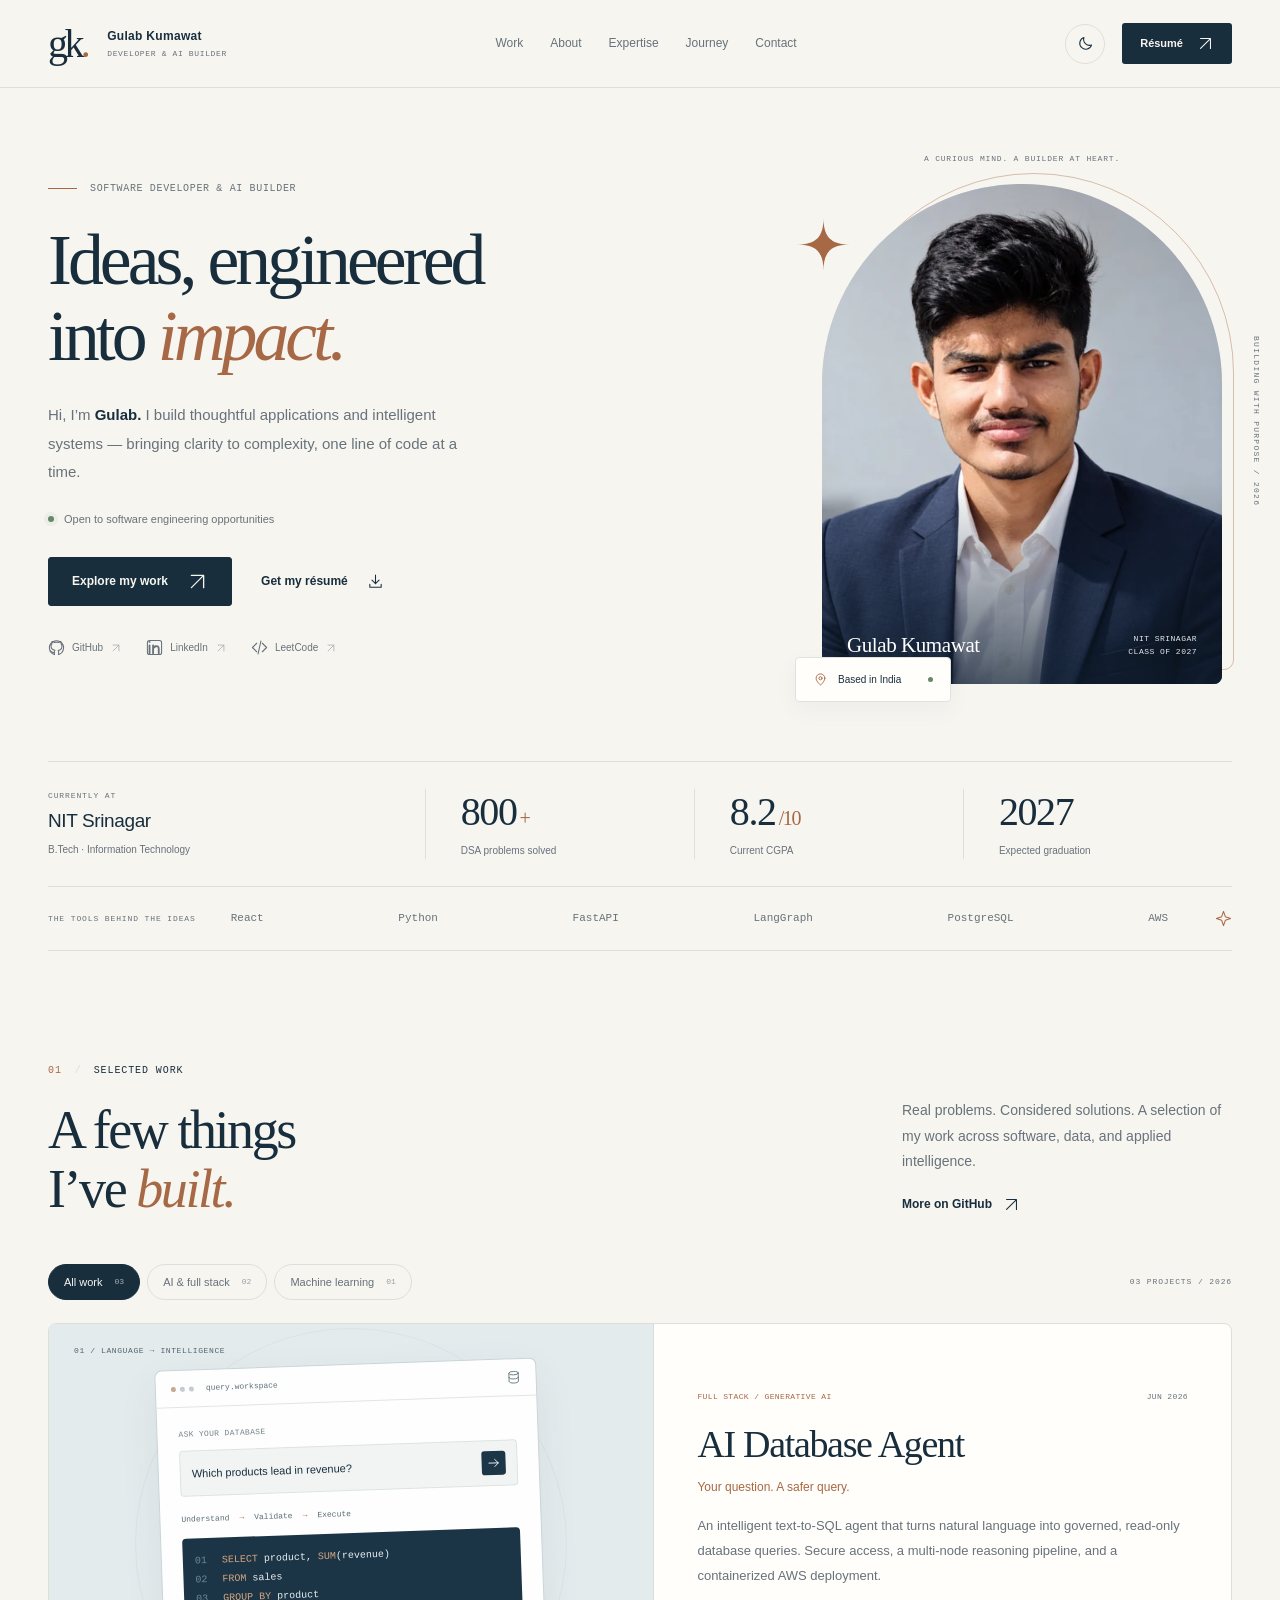
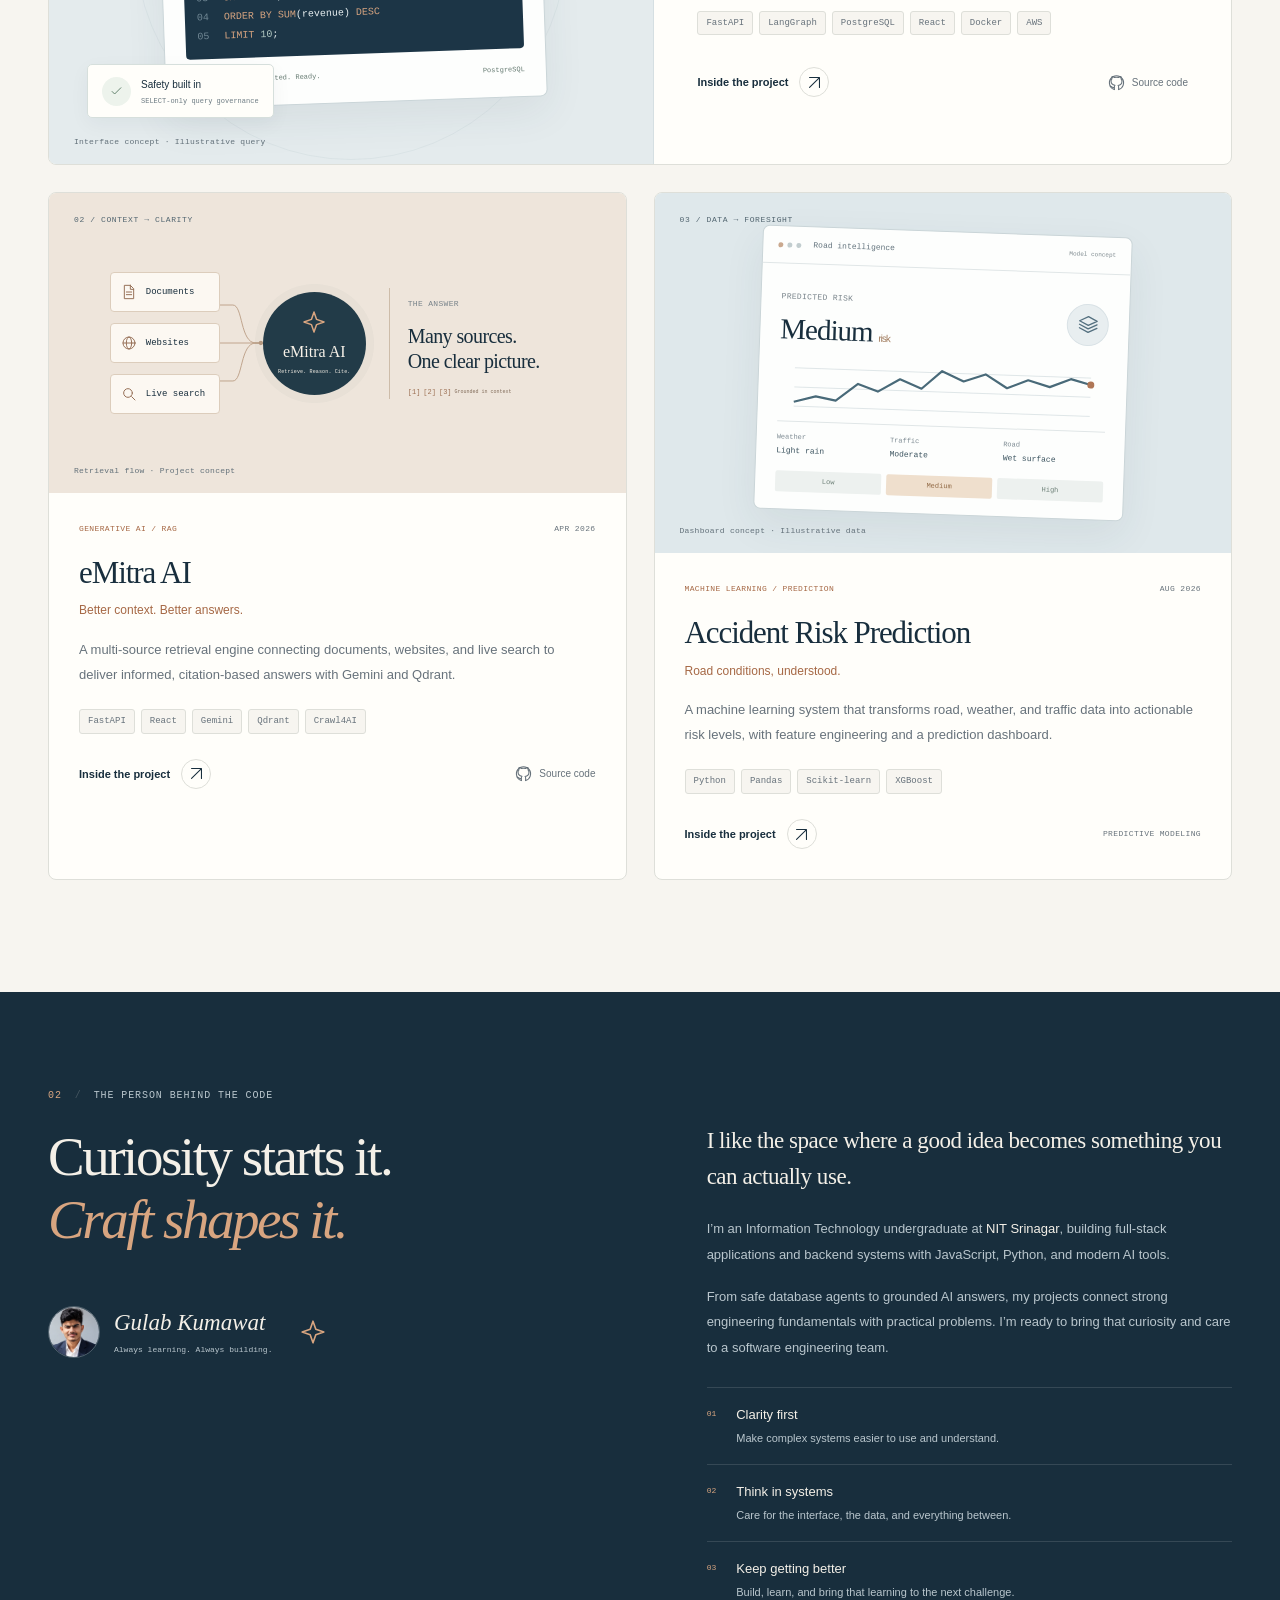
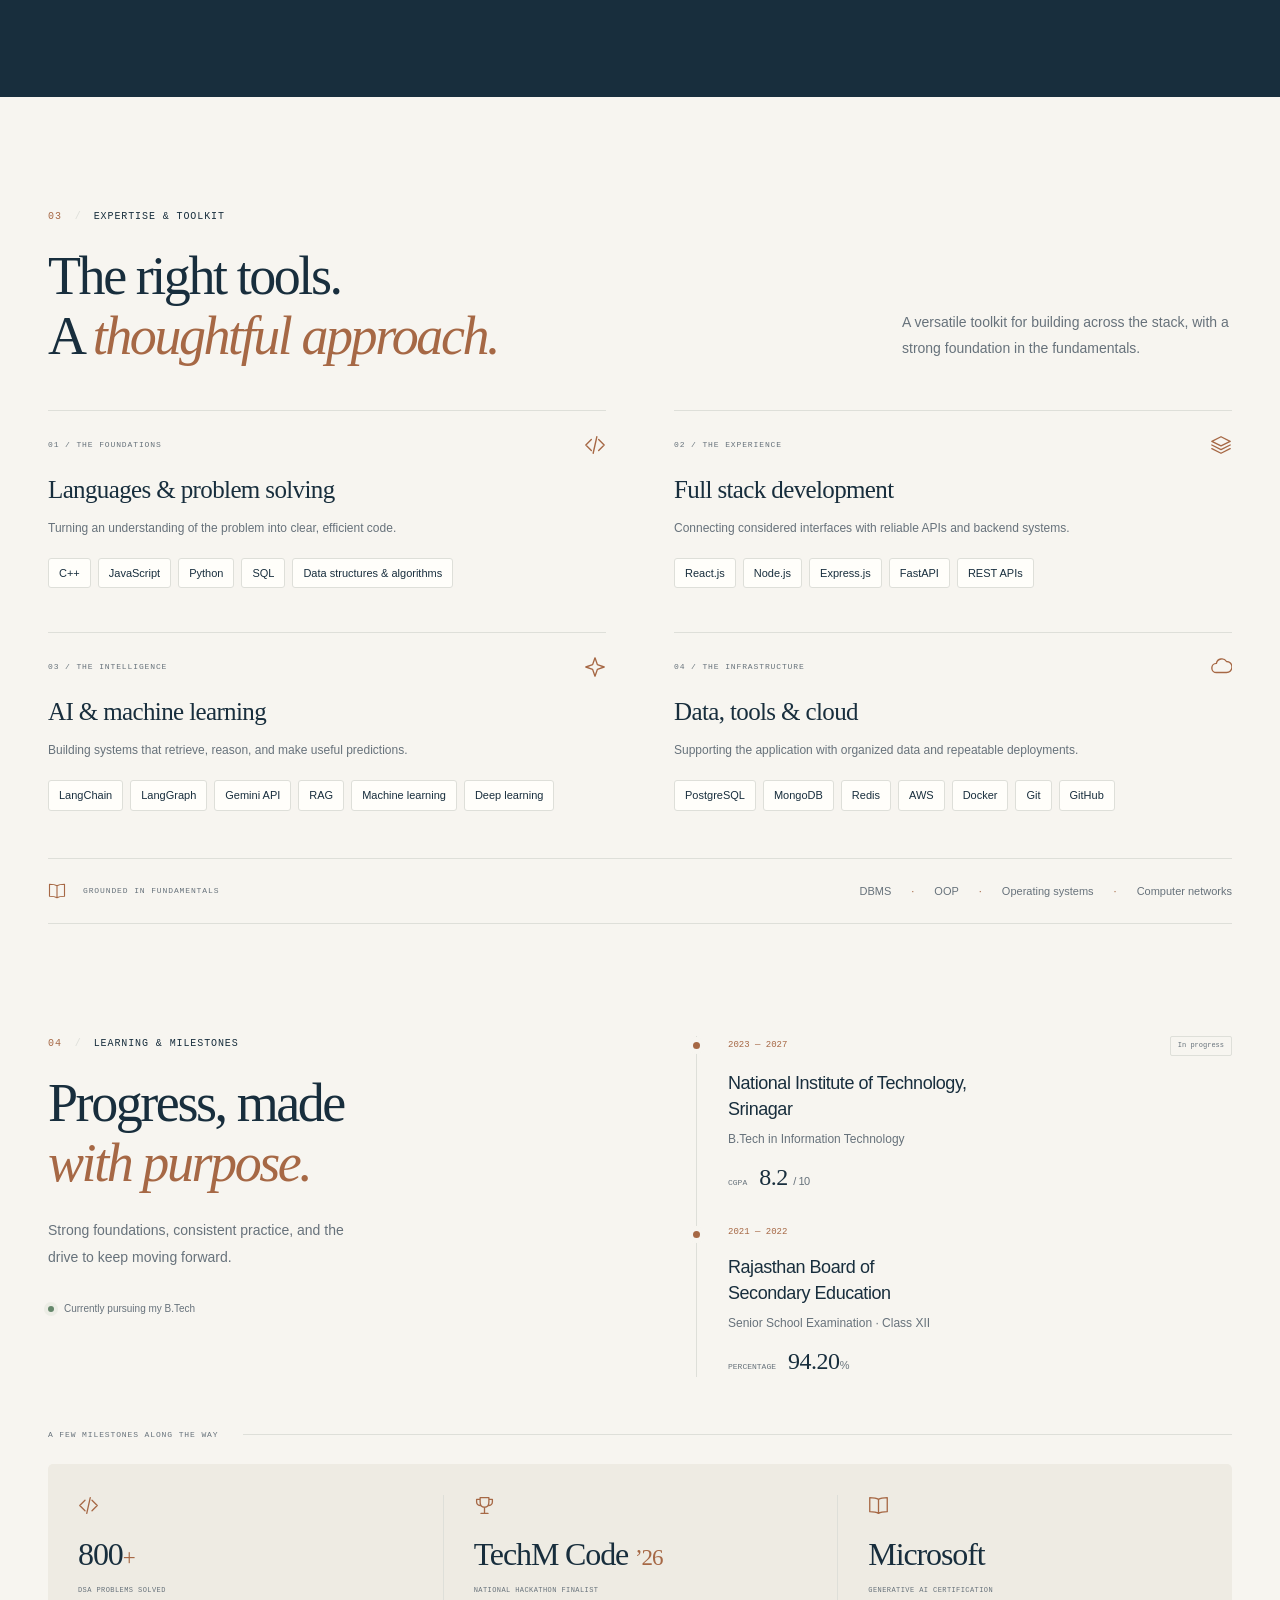
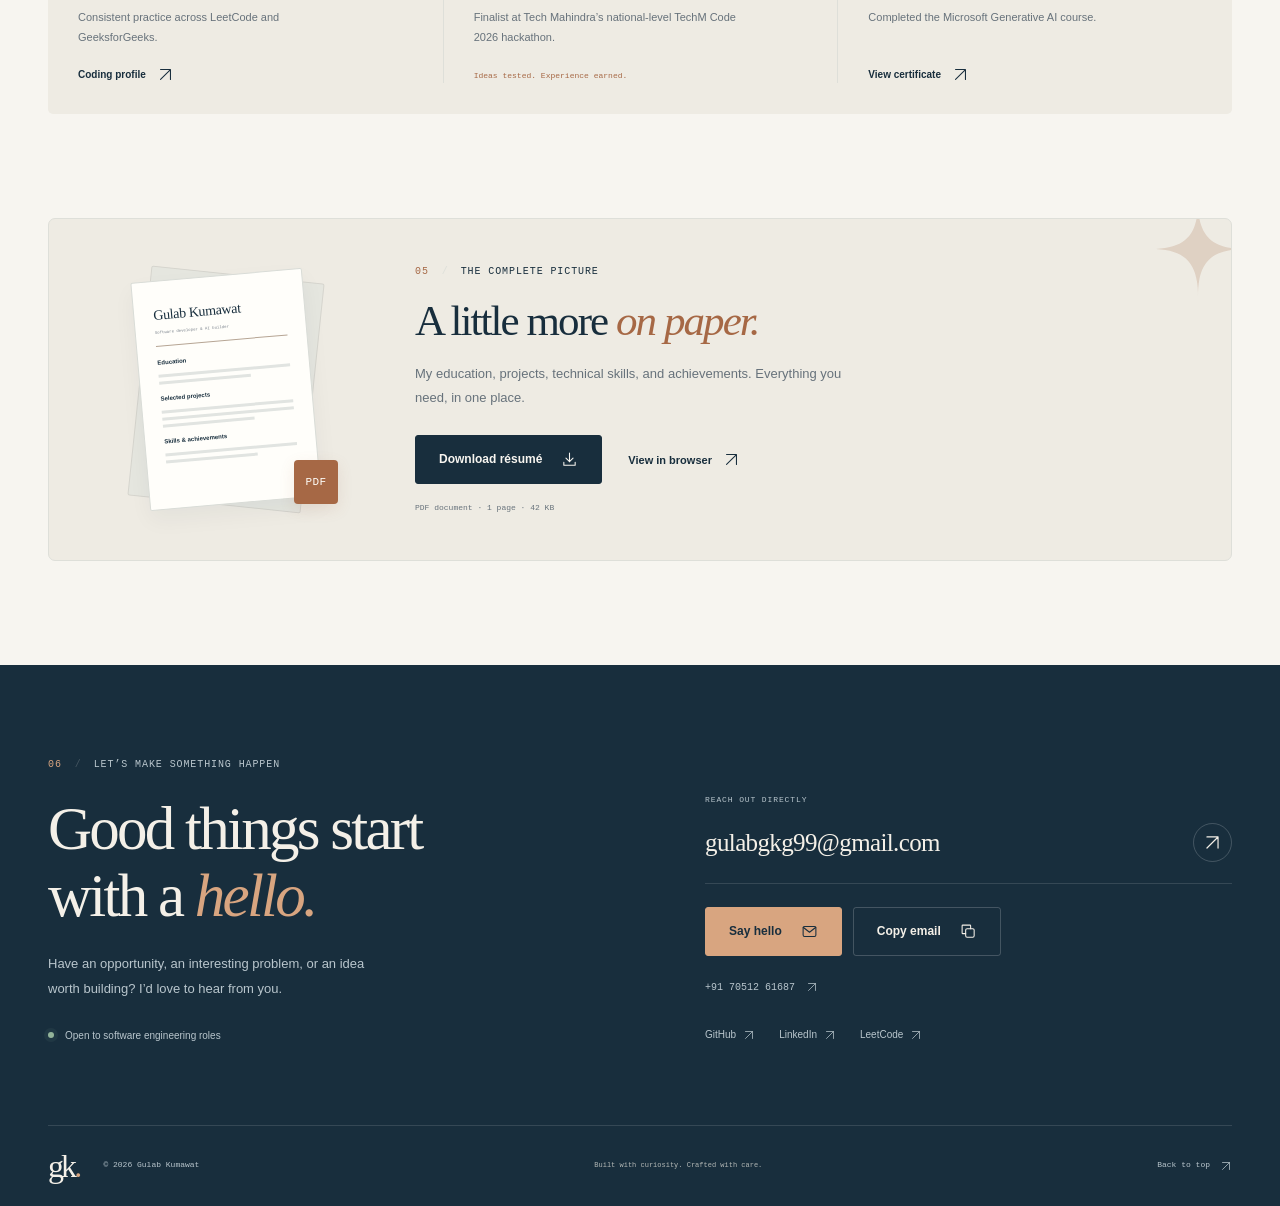
==== commit 78d850da: "up" ====
--- a/index.html
+++ b/index.html
@@ -1,99 +1,253 @@
 <!doctype html>
-<html lang="en">
+<html lang="en" data-theme="light">
 <head>
   <meta charset="utf-8">
   <meta name="viewport" content="width=device-width, initial-scale=1">
-  <meta name="theme-color" content="#f5f3ec">
-  <meta name="description" content="Gulab Kumawat — IT undergraduate at NIT Srinagar building full-stack applications, intelligent AI systems, and reliable backends. Explore projects, skills, and achievements.">
-  <meta property="og:title" content="Gulab Kumawat | Software Developer">
-  <meta property="og:description" content="Thoughtful interfaces. Intelligent systems. Explore Gulab Kumawat's software and AI projects.">
+  <meta name="theme-color" content="#f7f5f0">
+  <meta name="description" content="Gulab Kumawat, software developer and AI builder at NIT Srinagar. Explore full-stack applications, intelligent systems, technical skills, and download the latest résumé.">
+  <meta property="og:title" content="Gulab Kumawat — Software Developer & AI Builder">
+  <meta property="og:description" content="Ideas, engineered into impact. Full-stack development, thoughtful backends, and applied AI.">
   <meta property="og:type" content="website">
-  <title>Gulab Kumawat — Software Developer</title>
-  <link rel="icon" href="data:image/svg+xml,%3Csvg xmlns='http://www.w3.org/2000/svg' viewBox='0 0 64 64'%3E%3Crect width='64' height='64' rx='16' fill='%231b2926'/%3E%3Ctext x='32' y='42' text-anchor='middle' font-family='Georgia' font-size='30' fill='%23e3edb2'%3EGK%3C/text%3E%3C/svg%3E">
-  <style>
-    :root{--paper:#f5f3ec;--panel:#fdfcf8;--ink:#1c2b27;--muted:#5e6962;--line:#d7dbd0;--accent:#b74124;--accent-soft:#f1dfd4;--lime:#e1edb5;--deep:#1b2926;--shadow:0 18px 55px #16251e0b;--sans:"Segoe UI",Arial,sans-serif;--serif:Georgia,"Times New Roman",serif;--mono:Consolas,"Courier New",monospace}
-    *{box-sizing:border-box}html{scroll-behavior:smooth;scroll-padding-top:95px}body{margin:0;background:var(--paper);color:var(--ink);font-family:var(--sans);font-size:16px;line-height:1.65}body[data-theme="dark"]{--paper:#15211e;--panel:#1b2925;--ink:#f1f2e9;--muted:#b2c0b6;--line:#3b4c43;--accent:#ffab87;--accent-soft:#3d3029;--deep:#101b17;--shadow:0 18px 55px #0002}a{color:inherit;text-decoration:none}button{font:inherit;color:inherit;cursor:pointer}button:disabled{cursor:default}button,a{-webkit-tap-highlight-color:transparent}a:focus-visible,button:focus-visible,summary:focus-visible{outline:3px solid var(--accent);outline-offset:5px}::selection{background:var(--lime);color:#1b2926}svg{display:block}button svg,a svg{flex-shrink:0}button{border:0}p,h1,h2,h3{margin:0}.wrap{max-width:1220px;padding:0 40px;margin:auto}.skip-link{position:fixed;left:20px;top:-100px;background:var(--ink);color:var(--paper);padding:12px 20px;z-index:99}.skip-link:focus{top:12px}.eyebrow{font:11px/1.4 var(--mono);letter-spacing:.14em;text-transform:uppercase}.accent{color:var(--accent)}.muted{color:var(--muted)}.icon{width:20px;height:20px}.icon-sm{width:16px;height:16px}.arrow{transition:transform .2s}a:hover .arrow,button:hover .arrow{transform:translate(3px,-3px)}
-    .header{height:88px;border-bottom:1px solid var(--line);position:sticky;top:0;background:var(--paper);z-index:20}.header-inner{height:100%;display:flex;align-items:center;justify-content:space-between;gap:25px}.brand{display:flex;align-items:center;gap:13px;font-size:13px;font-weight:600}.brand-mark{width:38px;height:38px;display:grid;place-items:center;background:var(--ink);color:var(--paper);border-radius:50%;font:15px var(--serif)}.brand span:last-child{letter-spacing:.02em}.nav{display:flex;gap:28px;align-items:center;font-size:12px}.nav a{position:relative}.nav a:after{content:"";position:absolute;bottom:-7px;left:0;width:0;height:1px;background:var(--accent);transition:width .2s}.nav a:hover:after,.nav a[aria-current]:after{width:100%}.header-actions{display:flex;align-items:center;gap:15px}.theme-toggle,.menu-toggle{width:36px;height:36px;display:grid;place-items:center;border:1px solid var(--line);border-radius:50%;background:transparent}.header-contact{display:flex;gap:9px;align-items:center;font-size:12px;font-weight:600}.menu-toggle{display:none}.sun-icon{display:none}body[data-theme="dark"] .sun-icon{display:block}body[data-theme="dark"] .moon-icon{display:none}
-    .hero{padding:74px 0 0;position:relative}.hero-grid{display:grid;grid-template-columns:1.2fr 1fr;gap:65px;align-items:center}.available{display:inline-flex;gap:9px;align-items:center;font:11px var(--mono);color:var(--muted);letter-spacing:.015em}.status-dot{width:7px;height:7px;background:#58823f;border-radius:50%;box-shadow:0 0 0 4px #58823f14}.hero-name{margin-top:27px;font:clamp(43px,4.7vw,65px)/1.04 var(--serif);letter-spacing:-.055em}.hero-name span{display:block}.hero-role{font-size:14px;letter-spacing:.015em;margin-top:20px;display:flex;align-items:center;gap:10px}.small-dash{display:inline-block;width:26px;height:1px;background:var(--accent)}.hero-copy{max-width:425px;font-size:15px;line-height:1.85;color:var(--muted);margin-top:22px}.hero-buttons{display:flex;gap:12px;flex-wrap:wrap;margin-top:30px}.btn{display:inline-flex;align-items:center;justify-content:center;gap:12px;padding:13px 19px;font-size:12px;font-weight:600;line-height:1.5;border:1px solid var(--line);border-radius:4px;background:transparent;transition:background .2s,transform .2s}.btn:hover{transform:translateY(-2px);background:var(--panel)}.btn-primary{background:var(--ink);color:var(--paper);border-color:var(--ink)}.btn-primary:hover{background:var(--accent);color:var(--paper);border-color:var(--accent)}.hero-socials{display:flex;gap:21px;margin-top:26px;font:11px var(--mono);color:var(--muted)}.hero-socials a{display:flex;align-items:center;gap:5px}.hero-socials a:hover{color:var(--accent)}
-    .portrait-card{height:425px;background:var(--deep);color:#f5f3ec;border-radius:5px;padding:25px;position:relative;overflow:hidden;isolation:isolate;box-shadow:var(--shadow)}.portrait-top{display:flex;justify-content:space-between;align-items:center;font:10px var(--mono);letter-spacing:.08em;color:#bdcabc;position:relative;z-index:3}.portrait-top svg{color:var(--lime)}.orbit{width:315px;height:315px;border:1px solid #bccc9c30;border-radius:50%;position:absolute;top:56px;left:50%;transform:translateX(-50%)}.orbit:before{content:"";position:absolute;inset:37px;border:1px dashed #bccc9c35;border-radius:50%}.orbit:after{content:"";position:absolute;width:10px;height:10px;background:var(--lime);border-radius:50%;top:49px;right:34px;box-shadow:0 0 20px #e1edb550}.grid-art{position:absolute;inset:0;opacity:.23;background-image:linear-gradient(#adc79116 1px,transparent 1px),linear-gradient(90deg,#adc79116 1px,transparent 1px);background-size:34px 34px;mask-image:radial-gradient(circle at center,#000,transparent 90%)}.portrait-inner{position:absolute;top:111px;left:50%;transform:translateX(-50%) rotate(-8deg);width:208px;height:208px;border:1px solid #dbe5c955;border-radius:38% 38% 38% 12%;display:grid;place-items:center;background:linear-gradient(140deg,#415341,#23372e 70%);box-shadow:15px 20px 0 #b9ce9f0b}.monogram{font:85px var(--serif);letter-spacing:-.1em;padding-right:9px;color:var(--lime);transform:rotate(8deg)}.portrait-inner img{width:100%;height:100%;object-fit:cover;border-radius:inherit;transform:rotate(8deg) scale(1.15)}.code-tag{position:absolute;z-index:2;padding:9px 13px;border:1px solid #cdd9bb25;background:#25382c;color:#e1edb5;border-radius:5px;font:11px var(--mono);box-shadow:0 5px 20px #0001}.tag-left{left:20px;top:178px;transform:rotate(-6deg)}.tag-right{right:18px;top:282px;transform:rotate(5deg)}.portrait-bottom{position:absolute;bottom:25px;left:25px;right:25px;display:flex;justify-content:space-between;align-items:end;gap:15px}.portrait-caption{font:22px/1.2 var(--serif);letter-spacing:-.02em}.portrait-caption span{color:var(--lime);font-style:italic}.portrait-index{font:10px var(--mono);color:#c0ccb7;text-align:right}.hero-facts{border-top:1px solid var(--line);border-bottom:1px solid var(--line);display:grid;grid-template-columns:1.3fr repeat(3,1fr);margin-top:58px;padding:24px 0}.fact{padding:0 32px;border-left:1px solid var(--line)}.fact:first-child{padding-left:0;border:0}.fact-label{font:10px var(--mono);color:var(--muted);letter-spacing:.05em;text-transform:uppercase}.fact-value{font:30px/1.2 var(--serif);margin-bottom:7px;letter-spacing:-.025em}.fact-value small{font:13px var(--sans)}.fact:first-child .fact-value{font:16px var(--sans);font-weight:600;margin-top:6px;margin-bottom:10px}
-    .section{padding-top:89px}.section-heading{display:flex;justify-content:space-between;gap:30px;align-items:end;margin-bottom:31px}.section-title{font:42px/1.1 var(--serif);letter-spacing:-.04em;margin-top:12px}.section-heading>p{font-size:13px;color:var(--muted);max-width:285px}.filter-row{display:flex;align-items:center;gap:8px;flex-wrap:wrap;margin-bottom:24px}.filter{font:11px var(--mono);padding:8px 13px;background:transparent;color:var(--muted);border:1px solid var(--line);border-radius:25px}.filter[aria-pressed="true"]{background:var(--ink);color:var(--paper);border-color:var(--ink)}.filter-note{margin-left:auto;font:10px var(--mono);color:var(--muted)}.project-grid{display:grid;grid-template-columns:repeat(2,minmax(0,1fr));gap:22px}.project{background:var(--panel);border:1px solid var(--line);border-radius:5px;overflow:hidden;transition:box-shadow .2s}.project:hover{box-shadow:var(--shadow)}.project[hidden]{display:none}.project.featured{grid-column:1/-1;display:grid;grid-template-columns:1fr 1.05fr}.project-copy{padding:27px 29px}.project-meta{display:flex;justify-content:space-between;align-items:center;color:var(--muted);font:10px var(--mono);letter-spacing:.04em}.project-meta .number{color:var(--accent)}.project h3{font:28px/1.2 var(--serif);letter-spacing:-.025em;margin-top:17px}.project-subtitle{font-size:12px;color:var(--accent);margin-top:6px}.project-description{font-size:13px;line-height:1.85;color:var(--muted);margin:15px 0 18px}.tags{display:flex;flex-wrap:wrap;gap:6px}.tag{font:10px var(--mono);padding:5px 8px;background:var(--paper);border:1px solid var(--line);border-radius:3px}.project-actions{display:flex;justify-content:space-between;align-items:center;margin-top:27px;gap:12px}.text-link{display:inline-flex;align-items:center;gap:8px;font-size:12px;font-weight:600;background:transparent;padding:0}.text-link:hover{color:var(--accent)}.project-visual{position:relative;min-height:240px;display:flex;align-items:center;justify-content:center;padding:29px;background:#e8ecdf;color:#213429;overflow:hidden}.featured .project-visual{min-height:345px;border-right:1px solid var(--line)}.concept-label{position:absolute;left:19px;bottom:13px;font:8px var(--mono);letter-spacing:.05em;color:#56634f}.sql-window{width:100%;max-width:380px;background:#f9faf5;border:1px solid #c7d2bc;border-radius:8px;box-shadow:0 15px 40px #31482a12;transform:rotate(-2deg)}.window-header{padding:12px 15px;border-bottom:1px solid #dce3d5;display:flex;align-items:center;gap:5px;font:9px var(--mono);color:#6b7866}.window-dot{width:5px;height:5px;background:#adbda5;border-radius:50%}.window-header span:last-child{margin-left:auto}.window-body{padding:20px}.query-bubble{padding:11px;background:#e8eddf;border:1px solid #d5decb;border-radius:5px;font:10px var(--mono);line-height:1.5}.query-bubble b{color:#55704a;font-weight:400;display:block;margin-bottom:3px}.pipeline{display:flex;align-items:center;gap:6px;margin-top:15px;font:9px var(--mono)}.pipeline span{border:1px solid #d9e2d0;border-radius:4px;padding:5px;white-space:nowrap}.pipeline i{font-style:normal;color:#849479}.sql-code{background:#24382d;color:#e1edb5;border-radius:5px;padding:13px;font:10px/1.9 var(--mono);margin-top:15px;overflow:hidden}.sql-code .dim{color:#a1b49c}.sql-status{display:flex;justify-content:space-between;margin-top:12px;font:9px var(--mono);color:#526f42}.visual-rag{background:#efe6dc}.rag-map{display:grid;grid-template-columns:1fr 75px 1fr;align-items:center;gap:12px;width:100%;max-width:390px}.rag-sources{display:grid;gap:8px}.rag-node{background:#f9f5ee;border:1px solid #ddccbc;border-radius:5px;padding:10px 12px;font:10px var(--mono);display:flex;align-items:center;gap:9px;box-shadow:0 5px 12px #9f816106}.rag-bridge{position:relative;height:130px}.rag-bridge svg{width:100%;height:100%}.rag-core{padding:20px 12px;background:#684d3b;color:#fbf1df;border-radius:10px;text-align:center;border:1px solid #896c56;box-shadow:0 10px 28px #5b42351a}.rag-core svg{margin:0 auto 9px}.rag-core strong{font:20px var(--serif);display:block}.rag-core span{font:8px var(--mono);display:block;margin-top:6px}.visual-risk{background:#e0e8ec}.risk-window{width:100%;max-width:380px;border:1px solid #bccdd3;border-radius:7px;background:#f7fafb;padding:16px 20px;transform:rotate(2deg);box-shadow:0 10px 30px #2943510c}.risk-top{display:flex;justify-content:space-between;font:9px var(--mono);color:#4a626c}.risk-gauge{height:96px;width:173px;margin:14px auto 0;position:relative;overflow:hidden}.risk-arc{width:173px;height:173px;border-radius:50%;background:conic-gradient(from 270deg,#839f87 0deg 60deg,#d3b77a 60deg 120deg,#b57b69 120deg 180deg,transparent 180deg);position:absolute}.risk-arc:after{content:"";position:absolute;inset:14px;background:#f7fafb;border-radius:50%}.risk-center{position:absolute;left:0;right:0;bottom:4px;text-align:center;font:23px var(--serif);z-index:1;color:#886622}.risk-center small{font:8px var(--mono);display:block;color:#627780}.risk-inputs{display:flex;justify-content:space-between;gap:8px;margin-top:8px;border-top:1px solid #dce4e7;padding-top:11px;font:8px/1.7 var(--mono);color:#617681}.risk-inputs b{display:block;color:#29434e;font-size:10px;font-weight:400}
-    .about-layout{display:grid;grid-template-columns:1fr 1.1fr;gap:72px}.about-text .section-title{max-width:380px;font-size:39px;line-height:1.17}.about-text>p{color:var(--muted);font-size:14px;line-height:1.9;margin-top:24px;max-width:420px}.about-note{display:flex;gap:14px;margin-top:25px;font:11px/1.8 var(--mono);color:var(--muted)}.about-note svg{margin-top:3px;color:var(--accent)}.skills{display:grid;gap:0}.skill-row{border-bottom:1px solid var(--line);padding:19px 0;display:grid;grid-template-columns:140px 1fr;gap:20px}.skill-row:first-child{padding-top:0}.skill-category{font:11px var(--mono);display:flex;align-items:start;gap:9px;padding-top:6px}.skill-category .skill-no{color:var(--accent);font-size:9px;padding-top:2px}.skill-items{display:flex;flex-wrap:wrap;gap:7px}.skill-items span{font-size:11px;border:1px solid var(--line);border-radius:3px;padding:4px 9px;background:var(--panel)}
-    .education-layout{display:grid;grid-template-columns:1.15fr 1fr;gap:60px}.subheading{font:24px var(--serif);letter-spacing:-.02em;margin-bottom:25px}.timeline{border-left:1px solid var(--line);padding-left:26px;margin-left:4px}.education-item{position:relative;padding-bottom:28px}.education-item:last-child{padding-bottom:0}.education-item:before{content:"";width:7px;height:7px;background:var(--accent);border:4px solid var(--paper);box-sizing:content-box;border-radius:50%;position:absolute;left:-34px;top:1px}.education-date{font:10px var(--mono);color:var(--accent);margin-bottom:9px}.education-item h3{font-size:14px;line-height:1.5}.education-item p{font-size:12px;color:var(--muted);margin-top:6px}.education-result{font:11px var(--mono);margin-top:9px}.achievement{display:flex;gap:15px;padding:17px 0;border-bottom:1px solid var(--line)}.achievement:first-of-type{padding-top:0}.achievement svg{color:var(--accent);margin-top:3px;flex-shrink:0}.achievement h3{font-size:13px;font-weight:600}.achievement p{font-size:12px;color:var(--muted);margin-top:4px}.achievement a{font:10px var(--mono);display:inline-flex;gap:5px;align-items:center;margin-top:7px;color:var(--accent)}
-    .contact-section{padding:84px 0 0}.contact-panel{background:var(--deep);color:#f3f3e8;padding:47px 44px;border-radius:5px;display:grid;grid-template-columns:1.1fr 1fr;gap:30px;align-items:center;position:relative;overflow:hidden}.contact-panel:after{content:"";position:absolute;width:280px;height:280px;border:1px solid #d7e8ba12;border-radius:50%;right:-90px;bottom:-180px;pointer-events:none}.contact-panel .eyebrow{color:#bdcba9}.contact-panel h2{font:46px/1.12 var(--serif);letter-spacing:-.04em;margin-top:14px}.contact-panel h2 em{color:var(--lime);font-weight:400}.contact-panel p{font-size:13px;color:#bcc9bb;margin-top:17px;max-width:360px}.contact-right{padding-left:22px}.contact-email{font:clamp(15px,1.7vw,21px) var(--serif);display:flex;align-items:center;justify-content:space-between;gap:14px;padding-bottom:17px;border-bottom:1px solid #e5edc730}.contact-email:hover{color:var(--lime)}.contact-buttons{display:flex;gap:10px;flex-wrap:wrap;margin-top:20px}.contact-buttons .btn{border-color:#c7d5b93b;color:#f3f3e8}.contact-buttons .btn:hover{background:#354b38}.contact-buttons .btn-primary{background:var(--lime);color:#1b2926;border-color:var(--lime)}.contact-buttons .btn-primary:hover{background:#f4f5db}.contact-phone{font:11px var(--mono);margin-top:18px;color:#bdc9b6;display:inline-flex;align-items:center;gap:8px}.footer{padding:28px 0 24px;display:flex;justify-content:space-between;align-items:center;gap:20px;font:10px var(--mono);color:var(--muted)}.footer a{display:flex;align-items:center;gap:7px}.footer a:hover{color:var(--accent)}.footer-middle{color:var(--accent)}
-    .toast{position:fixed;bottom:26px;left:50%;transform:translate(-50%,15px);background:var(--ink);color:var(--paper);font-size:12px;padding:12px 20px;border-radius:4px;z-index:100;opacity:0;pointer-events:none;transition:opacity .2s,transform .2s}.toast.visible{opacity:1;transform:translate(-50%,0)}.project-dialog{background:var(--paper);color:var(--ink);border:1px solid var(--line);border-radius:8px;max-width:710px;width:calc(100% - 30px);max-height:85vh;padding:0;box-shadow:0 30px 90px #0003}.project-dialog::backdrop{background:#101b19a6;backdrop-filter:blur(4px)}.dialog-header{display:flex;justify-content:space-between;align-items:center;padding:22px 28px;border-bottom:1px solid var(--line)}.dialog-close{background:transparent;border:1px solid var(--line);border-radius:50%;height:32px;width:32px;display:grid;place-items:center;font-size:21px}.dialog-body{padding:29px}.dialog-body h2{font:34px/1.15 var(--serif);letter-spacing:-.03em}.dialog-intro{font-size:14px;color:var(--muted);margin-top:16px}.dialog-body h3{font:11px var(--mono);letter-spacing:.06em;text-transform:uppercase;margin-top:24px;margin-bottom:12px;color:var(--accent)}.dialog-body ul{padding-left:18px;color:var(--muted);font-size:13px;line-height:1.85}.dialog-body li+li{margin-top:9px}.dialog-source{margin-top:25px}.reveal{animation:appear .8s both}.reveal-delay{animation-delay:.12s}@keyframes appear{from{opacity:0;transform:translateY(15px)}to{opacity:1;transform:translateY(0)}}
-    .hero,.contact-section,.footer{padding-left:40px;padding-right:40px}
-    @media(min-width:1500px){.hero-name{font-size:65px}}@media(max-width:1020px){.hero-grid{gap:34px}.wrap{padding-left:28px;padding-right:28px}.nav{gap:20px}.hero-name{font-size:52px}.portrait-card{height:408px}.about-layout{gap:40px}.skill-row{grid-template-columns:110px 1fr;gap:10px}.education-layout{gap:40px}.project-copy{padding:25px}.contact-panel{padding:38px 30px}.contact-panel h2{font-size:41px}.contact-right{padding-left:0}.fact{padding:0 24px}}
-    @media(max-width:760px){html{scroll-padding-top:82px}.header{height:72px}.wrap{padding-left:22px;padding-right:22px}.brand span:last-child{font-size:12px}.header-contact{display:none}.header-actions{gap:8px}.menu-toggle{display:grid}.nav{display:none;position:absolute;top:71px;left:0;right:0;gap:0;padding:14px 22px;background:var(--paper);border-bottom:1px solid var(--line);box-shadow:0 10px 20px #0001}.nav.open{display:flex;flex-direction:column;align-items:stretch}.nav a{padding:11px 0}.nav a:after{display:none}.hero{padding-top:43px}.hero-grid{grid-template-columns:1fr;gap:35px}.hero-name{font-size:57px;max-width:500px}.hero-role{font-size:13px}.hero-copy{max-width:510px}.portrait-card{height:380px;max-width:500px;width:100%;margin:auto}.portrait-inner{top:95px;width:190px;height:190px}.orbit{top:40px;width:290px;height:290px}.monogram{font-size:77px}.tag-left{top:159px}.tag-right{top:253px}.hero-facts{margin-top:35px;grid-template-columns:repeat(2,1fr);row-gap:23px;padding:23px 0}.fact{padding:0 19px}.fact:nth-child(3){padding-left:0;border-left:0}.fact-value{font-size:28px}.section{padding-top:60px}.section-title{font-size:36px}.section-heading{gap:18px;align-items:start}.section-heading>p{font-size:11px;max-width:190px;padding-top:24px}.project.featured{display:flex;flex-direction:column}.featured .project-visual{min-height:280px;border-right:0}.project-grid{grid-template-columns:1fr;gap:20px}.project-copy{padding:23px}.project h3{font-size:27px}.project-visual{min-height:235px}.filter-note{display:none}.about-layout{grid-template-columns:1fr;gap:30px}.about-text .section-title{font-size:36px;max-width:450px}.about-text>p{max-width:100%}.skills{width:100%}.skill-row{grid-template-columns:130px 1fr;gap:16px}.education-layout{grid-template-columns:1fr;gap:42px}.contact-section{padding-top:60px}.contact-panel{grid-template-columns:1fr;padding:31px 24px;gap:28px}.contact-panel h2{font-size:42px}.contact-email{font-size:22px}.footer{flex-wrap:wrap;font-size:9px;gap:14px}.footer-middle{display:none}.dialog-body{padding:24px}.dialog-header{padding:19px 24px}.dialog-body h2{font-size:29px}}
-    @media(max-width:390px){.wrap{padding-left:17px;padding-right:17px}.hero-name{font-size:49px}.hero-role{font-size:12px}.btn{padding:12px 15px;font-size:11px}.hero-socials{gap:15px}.portrait-card{padding:20px;height:350px}.portrait-inner{width:172px;height:172px;top:89px}.orbit{width:263px;height:263px}.monogram{font-size:70px}.tag-left{top:146px;left:13px}.tag-right{top:232px;right:13px}.portrait-bottom{left:20px;right:20px;bottom:20px}.portrait-caption{font-size:20px}.section-heading{flex-direction:column;gap:12px}.section-heading>p{padding-top:0;max-width:100%}.skill-row{grid-template-columns:105px 1fr;gap:10px}.skill-category{font-size:10px}.contact-email{font-size:18px}.contact-panel h2{font-size:37px}.rag-map{gap:7px;grid-template-columns:1fr 45px 1fr}.rag-node{padding:9px 7px;font-size:9px}.pipeline{gap:4px;font-size:8px}.pipeline span{padding:5px 4px}.sql-code{font-size:9px}.filter{padding:8px 11px}}
-    @media(prefers-reduced-motion:reduce){html{scroll-behavior:auto}*,*:before,*:after{animation:none!important;transition:none!important}}
-    @media print{.header,.hero-buttons,.hero-socials,.filter-row,.project-actions,.contact-buttons,.theme-toggle,.footer a,.portrait-card{display:none!important}.wrap{max-width:100%;padding:0}.hero-grid,.project-grid,.project.featured,.about-layout,.education-layout,.contact-panel{display:block}.hero,.section,.contact-section{padding-top:24px}.hero-facts{margin-top:25px}.project{break-inside:avoid;margin-bottom:18px}.project-visual{display:none}.project-copy{padding:20px}.skills{margin-top:20px}.contact-panel{background:transparent;color:#1c2b27;border:1px solid #ddd;padding:20px}.contact-panel p,.contact-email,.contact-phone{color:#1c2b27}.contact-panel h2{font-size:30px}.contact-panel h2 em{color:#b74124}.contact-right{margin-top:20px}body{background:white;color:#1c2b27}.section-heading{margin-bottom:20px}}
-  </style>
+  <meta property="og:image" content="assets/images/gulab-portrait.webp">
+  <meta property="og:image:alt" content="Portrait of Gulab Kumawat in a navy blazer">
+  <meta name="twitter:card" content="summary_large_image">
+  <title>Gulab Kumawat — Software Developer & AI Builder</title>
+  <link rel="icon" href="assets/favicon.svg" type="image/svg+xml">
+  <link rel="preload" as="image" href="assets/images/gulab-portrait.webp" imagesrcset="assets/images/gulab-portrait-small.webp 480w, assets/images/gulab-portrait.webp 900w" imagesizes="(max-width: 640px) 85vw, 420px" fetchpriority="high">
+  <link rel="stylesheet" href="assets/css/styles.css">
+  <script src="assets/js/main.js" defer></script>
 </head>
 <body>
-  <svg aria-hidden="true" width="0" height="0" style="position:absolute;overflow:hidden"><defs>
-    <symbol id="i-arrow" viewBox="0 0 24 24"><path d="M6 18 18 6M6 6h12v12" fill="none" stroke="currentColor" stroke-width="1.6" stroke-linecap="round" stroke-linejoin="round"/></symbol>
-    <symbol id="i-down" viewBox="0 0 24 24"><path d="M12 4v11m-4-4 4 4 4-4M5 17v3h14v-3" fill="none" stroke="currentColor" stroke-width="1.6" stroke-linecap="round" stroke-linejoin="round"/></symbol>
-    <symbol id="i-code" viewBox="0 0 24 24"><path d="m8 7-5 5 5 5m8-10 5 5-5 5m-3-13-2 16" fill="none" stroke="currentColor" stroke-width="1.6" stroke-linecap="round" stroke-linejoin="round"/></symbol>
-    <symbol id="i-mail" viewBox="0 0 24 24"><rect x="3" y="5" width="18" height="14" rx="2" fill="none" stroke="currentColor" stroke-width="1.6"/><path d="m3 6 9 7 9-7" fill="none" stroke="currentColor" stroke-width="1.6"/></symbol>
-    <symbol id="i-location" viewBox="0 0 24 24"><path d="M19 10c0 6-7 11-7 11S5 16 5 10a7 7 0 1 1 14 0Z" fill="none" stroke="currentColor" stroke-width="1.6"/><circle cx="12" cy="10" r="2" fill="none" stroke="currentColor" stroke-width="1.6"/></symbol>
-    <symbol id="i-spark" viewBox="0 0 24 24"><path d="m12 3 2.5 6.5L21 12l-6.5 2.5L12 21l-2.5-6.5L3 12l6.5-2.5Z" fill="none" stroke="currentColor" stroke-width="1.5"/></symbol>
-    <symbol id="i-cup" viewBox="0 0 24 24"><path d="M7 3h10v7a5 5 0 0 1-10 0ZM7 5H3v3a4 4 0 0 0 4 4m10-7h4v3a4 4 0 0 1-4 4m-5 3v5m-4 1h8" fill="none" stroke="currentColor" stroke-width="1.6" stroke-linecap="round" stroke-linejoin="round"/></symbol>
-    <symbol id="i-check" viewBox="0 0 24 24"><circle cx="12" cy="12" r="9" fill="none" stroke="currentColor" stroke-width="1.6"/><path d="m8 12 3 3 5-6" fill="none" stroke="currentColor" stroke-width="1.6" stroke-linecap="round" stroke-linejoin="round"/></symbol>
-  </defs></svg>
+  <svg class="icon-library" xmlns="http://www.w3.org/2000/svg" aria-hidden="true">
+    <defs>
+      <symbol id="i-arrow-up" viewBox="0 0 24 24"><path d="M5 19 19 5M5 5h14v14"/></symbol>
+      <symbol id="i-arrow-right" viewBox="0 0 24 24"><path d="M4 12h16m-6-6 6 6-6 6"/></symbol>
+      <symbol id="i-download" viewBox="0 0 24 24"><path d="M12 3v12m-5-5 5 5 5-5M4 16v4h16v-4"/></symbol>
+      <symbol id="i-sun" viewBox="0 0 24 24"><circle cx="12" cy="12" r="4"/><path d="M12 2v2m0 16v2M2 12h2m16 0h2M5 5l1.5 1.5m11 11L19 19M5 19l1.5-1.5m11-11L19 5"/></symbol>
+      <symbol id="i-moon" viewBox="0 0 24 24"><path d="M20.5 14.2A8.5 8.5 0 0 1 9.8 3.5 8.5 8.5 0 1 0 20.5 14.2Z"/></symbol>
+      <symbol id="i-menu" viewBox="0 0 24 24"><path d="M4 8h16M4 16h16"/></symbol>
+      <symbol id="i-close" viewBox="0 0 24 24"><path d="m6 6 12 12M6 18 18 6"/></symbol>
+      <symbol id="i-mail" viewBox="0 0 24 24"><rect x="3" y="5" width="18" height="14" rx="2"/><path d="m3 6 9 7 9-7"/></symbol>
+      <symbol id="i-copy" viewBox="0 0 24 24"><rect x="8" y="8" width="12" height="12" rx="2"/><path d="M15 8V4a1 1 0 0 0-1-1H4a1 1 0 0 0-1 1v10a1 1 0 0 0 1 1h4"/></symbol>
+      <symbol id="i-location" viewBox="0 0 24 24"><path d="M19 10c0 5-7 11-7 11S5 15 5 10a7 7 0 1 1 14 0Z"/><circle cx="12" cy="10" r="2.5"/></symbol>
+      <symbol id="i-check" viewBox="0 0 24 24"><path d="m5 12 4 4L19 6"/></symbol>
+      <symbol id="i-code" viewBox="0 0 24 24"><path d="m8 6-6 6 6 6m8-12 6 6-6 6M14 3l-4 18"/></symbol>
+      <symbol id="i-database" viewBox="0 0 24 24"><ellipse cx="12" cy="5" rx="8" ry="3"/><path d="M4 5v14c0 1.7 3.6 3 8 3s8-1.3 8-3V5M4 12c0 1.7 3.6 3 8 3s8-1.3 8-3"/></symbol>
+      <symbol id="i-layers" viewBox="0 0 24 24"><path d="m12 3 10 5-10 5L2 8l10-5ZM2 12l10 5 10-5M2 16l10 5 10-5"/></symbol>
+      <symbol id="i-spark" viewBox="0 0 24 24"><path d="m12 2 2.6 7.4L22 12l-7.4 2.6L12 22l-2.6-7.4L2 12l7.4-2.6L12 2Z"/></symbol>
+      <symbol id="i-document" viewBox="0 0 24 24"><path d="M14 2H5v20h14V7l-5-5Zm0 0v6h5M8 12h8m-8 4h8"/></symbol>
+      <symbol id="i-globe" viewBox="0 0 24 24"><circle cx="12" cy="12" r="9"/><ellipse cx="12" cy="12" rx="4" ry="9"/><path d="M3 12h18"/></symbol>
+      <symbol id="i-search" viewBox="0 0 24 24"><circle cx="10.5" cy="10.5" r="6.5"/><path d="m16 16 5 5"/></symbol>
+      <symbol id="i-cloud" viewBox="0 0 24 24"><path d="M7 18a5 5 0 1 1 0-10 6 6 0 0 1 11-2 5 5 0 0 1 0 12H7Z"/></symbol>
+      <symbol id="i-book" viewBox="0 0 24 24"><path d="M12 5c-3-2-6-2-10-2v16c4 0 7 0 10 2m0-16c3-2 6-2 10-2v16c-4 0-7 0-10 2V5Z"/></symbol>
+      <symbol id="i-trophy" viewBox="0 0 24 24"><path d="M7 3h10v5c0 4-2 6-5 6s-5-2-5-6V3ZM7 5H3v3c0 3 2 4 5 4m9-7h4v3c0 3-2 4-5 4m-4 2v6m-4 1h8"/></symbol>
+      <symbol id="i-linkedin" viewBox="0 0 24 24"><path d="M5 9v11M5 4v.1M10 20V9m0 5c0-3 8-7 8 0v6" stroke-width="2.6"/><rect x="2" y="2" width="20" height="20" rx="3"/></symbol>
+      <symbol id="i-github" viewBox="0 0 24 24"><path d="M9 19c-4 1.2-4-2-6-2m12 5v-3.5a3 3 0 0 0-.8-2.3c2.7-.3 5.5-1.3 5.5-6a4.7 4.7 0 0 0-1.3-3.3 4.3 4.3 0 0 0-.1-3.2s-1-.3-3.3 1.2a11.4 11.4 0 0 0-6 0C6.7 3.4 5.7 3.7 5.7 3.7a4.3 4.3 0 0 0-.1 3.2A4.7 4.7 0 0 0 4.3 10c0 4.7 2.8 5.7 5.5 6A3 3 0 0 0 9 18.3V22"/><path d="M9 22a10 10 0 1 1 6 0"/></symbol>
+    </defs>
+  </svg>
+
   <a class="skip-link" href="#main">Skip to content</a>
-  <header class="header"><div class="wrap header-inner">
-    <a class="brand" href="#home" aria-label="Gulab Kumawat, home"><span class="brand-mark">GK</span><span>Gulab Kumawat<span class="accent">.</span></span></a>
-    <nav class="nav" id="navigation" aria-label="Main navigation"><a href="#work">Work</a><a href="#about">About</a><a href="#journey">Journey</a><a href="#contact">Contact</a></nav>
-    <div class="header-actions"><a href="mailto:gulabgkg99@gmail.com" class="header-contact">Let’s talk <svg class="icon-sm arrow" aria-hidden="true"><use href="#i-arrow"/></svg></a><button class="theme-toggle" aria-label="Switch to dark theme" title="Change color theme"><svg class="icon-sm moon-icon" viewBox="0 0 24 24" aria-hidden="true"><path d="M20 15.5A8.5 8.5 0 0 1 8.5 4 8.5 8.5 0 1 0 20 15.5Z" fill="none" stroke="currentColor" stroke-width="1.6"/></svg><svg class="icon-sm sun-icon" viewBox="0 0 24 24" aria-hidden="true"><circle cx="12" cy="12" r="4" fill="none" stroke="currentColor" stroke-width="1.6"/><path d="M12 2v2m0 16v2M2 12h2m16 0h2M5 5l1.5 1.5m11 11L19 19M5 19l1.5-1.5m11-11L19 5" stroke="currentColor" stroke-width="1.6"/></svg></button><button class="menu-toggle" aria-label="Open navigation" aria-expanded="false" aria-controls="navigation"><svg class="icon-sm" viewBox="0 0 24 24" aria-hidden="true"><path d="M4 7h16M4 12h16M4 17h16" stroke="currentColor" stroke-width="1.6" stroke-linecap="round"/></svg></button></div>
-  </div></header>
-  <main id="main"><section class="hero wrap" id="home" aria-labelledby="hero-title">
-    <div class="hero-grid">
-      <div class="reveal"><div class="available"><span class="status-dot"></span>Open to software engineering opportunities</div><h1 class="hero-name" id="hero-title">Gulab <span>Kumawat<span class="accent" style="display:inline">.</span></span></h1><div class="hero-role"><span class="small-dash"></span>Software Developer &amp; AI Builder</div><p class="hero-copy">I turn complex problems into thoughtful software. From full-stack applications to intelligent AI systems, I build with curiosity, clarity, and purpose.</p><div class="hero-buttons"><a class="btn btn-primary" href="#work">Explore my work <svg class="icon-sm arrow" aria-hidden="true"><use href="#i-arrow"/></svg></a><a class="btn" href="Gulab-Kumawat-Resume.pdf" download>Download résumé <svg class="icon-sm" aria-hidden="true"><use href="#i-down"/></svg></a></div><div class="hero-socials"><a href="https://github.com/Gulabkt98" target="_blank" rel="noopener noreferrer">GitHub <svg class="icon-sm arrow" aria-hidden="true"><use href="#i-arrow"/></svg></a><a href="https://www.linkedin.com/in/gulabkt98" target="_blank" rel="noopener noreferrer">LinkedIn <svg class="icon-sm arrow" aria-hidden="true"><use href="#i-arrow"/></svg></a><a href="https://leetcode.com/Gulab_KT" target="_blank" rel="noopener noreferrer">LeetCode <svg class="icon-sm arrow" aria-hidden="true"><use href="#i-arrow"/></svg></a></div></div>
-      <div class="portrait-card reveal reveal-delay" role="img" aria-label="Gulab Kumawat monogram with abstract code and orbital artwork"><div class="grid-art"></div><div class="portrait-top"><span>CURIOUS MIND. BUILDER AT HEART.</span><svg class="icon" aria-hidden="true"><use href="#i-spark"/></svg></div><div class="orbit"></div><div class="portrait-inner"><span class="monogram">GK</span></div><span class="code-tag tag-left">&lt;build /&gt;</span><span class="code-tag tag-right">ideas → impact</span><div class="portrait-bottom"><div class="portrait-caption">Thoughtful interfaces.<br><span>Intelligent systems.</span></div><div class="portrait-index">NIT SRINAGAR<br>CLASS OF 2027</div></div></div>
+
+  <header class="site-header" id="top">
+    <div class="container header-inner">
+      <a class="brand" href="#home" aria-label="Gulab Kumawat, home">
+        <span class="brand-mark">gk<span>.</span></span>
+        <span class="brand-name">Gulab Kumawat<span>Developer &amp; AI builder</span></span>
+      </a>
+      <nav class="site-nav" id="site-nav" aria-label="Main navigation">
+        <a href="#work">Work</a>
+        <a href="#about">About</a>
+        <a href="#expertise">Expertise</a>
+        <a href="#journey">Journey</a>
+        <a href="#contact">Contact</a>
+      </nav>
+      <div class="header-actions">
+        <button class="icon-button theme-toggle" type="button" aria-label="Switch to dark theme" aria-pressed="false">
+          <svg class="icon moon-icon" aria-hidden="true"><use href="#i-moon"/></svg>
+          <svg class="icon sun-icon" aria-hidden="true"><use href="#i-sun"/></svg>
+        </button>
+        <a class="header-resume" href="Gulab-Kumawat-Resume.pdf" target="_blank" rel="noopener noreferrer">Résumé <svg class="icon icon-small" aria-hidden="true"><use href="#i-arrow-up"/></svg></a>
+        <button class="icon-button menu-toggle" type="button" aria-label="Open navigation" aria-controls="site-nav" aria-expanded="false">
+          <svg class="icon menu-icon" aria-hidden="true"><use href="#i-menu"/></svg>
+          <svg class="icon close-icon" aria-hidden="true"><use href="#i-close"/></svg>
+        </button>
+      </div>
     </div>
-    <div class="hero-facts"><div class="fact"><div class="fact-value">NIT Srinagar</div><div class="fact-label">B.Tech · Information Technology</div></div><div class="fact"><div class="fact-value">800<span class="accent">+</span></div><div class="fact-label">DSA problems solved</div></div><div class="fact"><div class="fact-value">8.2<small> / 10</small></div><div class="fact-label">CGPA</div></div><div class="fact"><div class="fact-value">2027</div><div class="fact-label">Expected graduation</div></div></div>
-  </section>
-  <section class="section wrap" id="work" aria-labelledby="work-title"><div class="section-heading"><div><div class="eyebrow accent">01 / Selected work</div><h2 class="section-title" id="work-title">Built to solve.</h2></div><p>A selection of projects at the intersection of software, data, and intelligence.</p></div>
-    <div class="filter-row" role="group" aria-label="Filter projects"><button class="filter" data-filter="all" aria-pressed="true">All projects</button><button class="filter" data-filter="ai" aria-pressed="false">AI &amp; ML</button><button class="filter" data-filter="fullstack" aria-pressed="false">Full-stack</button><span class="filter-note">03 PROJECTS / 2026</span></div>
-    <div class="project-grid">
-      <article class="project featured" data-category="ai fullstack"><div class="project-visual"><div class="sql-window" aria-label="Illustration of a natural-language question passing through a safe SQL pipeline"><div class="window-header"><span class="window-dot"></span><span class="window-dot"></span><span class="window-dot"></span><span>DATABASE / INTELLIGENCE</span></div><div class="window-body"><div class="query-bubble"><b>YOUR QUESTION</b>“Show the top products by revenue.”</div><div class="pipeline"><span>Understand</span><i>→</i><span>Validate</span><i>→</i><span>Query</span><i>→</i><span>Answer</span></div><div class="sql-code"><span class="dim">SELECT</span> product, SUM(revenue)<br><span class="dim">FROM</span> sales <span class="dim">GROUP BY</span> product<br><span class="dim">ORDER BY</span> SUM(revenue) DESC<br><span class="dim">LIMIT</span> 10;</div><div class="sql-status"><span>✓ Read-only query</span><span>Governed by design</span></div></div></div><span class="concept-label">PROJECT CONCEPT / ILLUSTRATIVE QUERY</span></div><div class="project-copy"><div class="project-meta"><span class="number">01 / AI + FULL-STACK</span><span>JUN 2026</span></div><h3>AI Database Agent</h3><div class="project-subtitle">Natural language in. Safe SQL out.</div><p class="project-description">A full-stack text-to-SQL agent that turns everyday questions into governed, read-only database queries. Built with a multi-node LangGraph pipeline, secure access, and an AWS deployment.</p><div class="tags"><span class="tag">FastAPI</span><span class="tag">LangGraph</span><span class="tag">PostgreSQL</span><span class="tag">React</span><span class="tag">Docker</span><span class="tag">AWS</span></div><div class="project-actions"><button class="text-link" data-project="sql">Inside the project <svg class="icon-sm arrow" aria-hidden="true"><use href="#i-arrow"/></svg></button><a class="text-link muted" href="https://github.com/Gulabkt98/SQL-AI-Agent" target="_blank" rel="noopener noreferrer">Source code <svg class="icon-sm" aria-hidden="true"><use href="#i-code"/></svg></a></div></div></article>
-      <article class="project" data-category="ai fullstack"><div class="project-visual visual-rag"><div class="rag-map" aria-label="Illustration of documents, websites, and web search feeding a retrieval engine"><div class="rag-sources"><div class="rag-node"><svg class="icon-sm" aria-hidden="true"><use href="#i-code"/></svg>Websites</div><div class="rag-node"><svg class="icon-sm" aria-hidden="true"><use href="#i-down"/></svg>Documents</div><div class="rag-node"><svg class="icon-sm" aria-hidden="true"><use href="#i-spark"/></svg>Web search</div></div><div class="rag-bridge"><svg viewBox="0 0 75 130" aria-hidden="true"><path d="M0 19h24q14 0 14 14v32h37M0 65h75M0 111h24q14 0 14-14V65" stroke="#ae8c71" stroke-width="1" fill="none"/><circle cx="38" cy="65" r="4" fill="#ae8c71"/></svg></div><div class="rag-core"><svg class="icon" aria-hidden="true"><use href="#i-spark"/></svg><strong>eMitra AI</strong><span>RETRIEVE · REASON · CITE</span></div></div><span class="concept-label">PROJECT CONCEPT / RETRIEVAL FLOW</span></div><div class="project-copy"><div class="project-meta"><span class="number">02 / GENERATIVE AI</span><span>APR 2026</span></div><h3>eMitra AI</h3><div class="project-subtitle">Many sources. One informed answer.</div><p class="project-description">A multi-source RAG engine that brings together documents, website content, and live web search to deliver context-aware answers with citations.</p><div class="tags"><span class="tag">FastAPI</span><span class="tag">React</span><span class="tag">Gemini</span><span class="tag">Qdrant</span><span class="tag">Crawl4AI</span></div><div class="project-actions"><button class="text-link" data-project="rag">Inside the project <svg class="icon-sm arrow" aria-hidden="true"><use href="#i-arrow"/></svg></button><a class="text-link muted" href="https://github.com/Gulabkt98/Emitra-AI-Agent-" target="_blank" rel="noopener noreferrer">Source code <svg class="icon-sm" aria-hidden="true"><use href="#i-code"/></svg></a></div></div></article>
-      <article class="project" data-category="ai"><div class="project-visual visual-risk"><div class="risk-window" aria-label="Illustrative road risk dashboard showing a medium prediction"><div class="risk-top"><span>ROAD RISK / PREDICTION</span><svg class="icon-sm" aria-hidden="true"><use href="#i-location"/></svg></div><div class="risk-gauge"><div class="risk-arc"></div><div class="risk-center">Medium<small>ILLUSTRATIVE RISK LEVEL</small></div></div><div class="risk-inputs"><span>WEATHER<b>Light rain</b></span><span>TRAFFIC<b>Moderate</b></span><span>ROAD<b>Wet surface</b></span></div></div><span class="concept-label">PROJECT CONCEPT / ILLUSTRATIVE DATA</span></div><div class="project-copy"><div class="project-meta"><span class="number">03 / MACHINE LEARNING</span><span>AUG 2026</span></div><h3>Accident Risk Prediction</h3><div class="project-subtitle">Turning road conditions into insight.</div><p class="project-description">A machine learning system that predicts road accident risk from speed, weather, traffic, and road conditions, with a dashboard for Low, Medium, and High risk predictions.</p><div class="tags"><span class="tag">Python</span><span class="tag">Pandas</span><span class="tag">Scikit-learn</span><span class="tag">XGBoost</span></div><div class="project-actions"><button class="text-link" data-project="risk">Inside the project <svg class="icon-sm arrow" aria-hidden="true"><use href="#i-arrow"/></svg></button><span class="eyebrow muted" style="font-size:9px">PREDICTIVE MODELING</span></div></div></article>
-    </div><div class="sr-only" id="filter-status" aria-live="polite" style="position:absolute;width:1px;height:1px;overflow:hidden;clip-path:inset(50%)"></div>
-  </section>
-  <section class="section wrap" id="about" aria-labelledby="about-title"><div class="about-layout"><div class="about-text"><div class="eyebrow accent">02 / The person behind the code</div><h2 class="section-title" id="about-title">A curious mind.<br>A practical approach.</h2><p>I’m an Information Technology undergraduate at NIT Srinagar. My work spans full-stack development, backend engineering, and GenAI integration using JavaScript and Python.</p><p>I enjoy connecting strong fundamentals with real applications: designing APIs, building retrieval pipelines, and solving problems with C++ and data structures. I’m looking to bring that approach to a software engineering team.</p><div class="about-note"><svg class="icon" aria-hidden="true"><use href="#i-location"/></svg><span>Studying in Srinagar, India<br>Building for wherever the next idea leads.</span></div></div><div class="skills" aria-label="Technical skills"><div class="skill-row"><div class="skill-category"><span class="skill-no">01</span>Languages</div><div class="skill-items"><span>C++</span><span>JavaScript</span><span>Python</span><span>SQL</span></div></div><div class="skill-row"><div class="skill-category"><span class="skill-no">02</span>Development</div><div class="skill-items"><span>React.js</span><span>Node.js</span><span>Express.js</span><span>FastAPI</span><span>REST APIs</span></div></div><div class="skill-row"><div class="skill-category"><span class="skill-no">03</span>AI &amp; ML</div><div class="skill-items"><span>LangChain</span><span>LangGraph</span><span>Gemini API</span><span>RAG</span><span>Machine Learning</span><span>Deep Learning</span></div></div><div class="skill-row"><div class="skill-category"><span class="skill-no">04</span>Data &amp; Cloud</div><div class="skill-items"><span>PostgreSQL</span><span>MongoDB</span><span>Redis</span><span>AWS</span><span>Docker</span><span>Git</span><span>GitHub</span></div></div><div class="skill-row"><div class="skill-category"><span class="skill-no">05</span>Foundations</div><div class="skill-items"><span>DSA</span><span>DBMS</span><span>OOP</span><span>Operating Systems</span><span>Computer Networks</span></div></div></div></div></section>
-  <section class="section wrap" id="journey" aria-labelledby="journey-title"><div class="section-heading"><div><div class="eyebrow accent">03 / Learning &amp; milestones</div><h2 class="section-title" id="journey-title">Progress, with purpose.</h2></div><p>Strong foundations, consistent practice, and a drive to keep getting better.</p></div><div class="education-layout"><div><h3 class="subheading">Education</h3><div class="timeline"><article class="education-item"><div class="education-date">2023 — 2027</div><h3>National Institute of Technology, Srinagar</h3><p>B.Tech in Information Technology</p><div class="education-result">CGPA: 8.2 / 10</div></article><article class="education-item"><div class="education-date">2021 — 2022</div><h3>Rajasthan Board of Secondary Education</h3><p>Senior School Examination · Class XII</p><div class="education-result">94.20%</div></article></div></div><div><h3 class="subheading">Highlights</h3><article class="achievement"><svg class="icon" aria-hidden="true"><use href="#i-cup"/></svg><div><h3>TechM Code 2026 Finalist</h3><p>National-level hackathon by Tech Mahindra.</p></div></article><article class="achievement"><svg class="icon" aria-hidden="true"><use href="#i-code"/></svg><div><h3>800+ DSA problems solved</h3><p>Across LeetCode and GeeksforGeeks.</p><a href="https://leetcode.com/Gulab_KT" target="_blank" rel="noopener noreferrer">View LeetCode <svg class="icon-sm arrow" aria-hidden="true"><use href="#i-arrow"/></svg></a></div></article><article class="achievement"><svg class="icon" aria-hidden="true"><use href="#i-check"/></svg><div><h3>Microsoft Generative AI Course</h3><p>Completed certification in generative AI.</p><a href="https://drive.google.com/drive/folders/1TO2uiJNTAM6XqXmUFlIy6iwy-Da5577S?usp=drive_link" target="_blank" rel="noopener noreferrer">View certificate <svg class="icon-sm arrow" aria-hidden="true"><use href="#i-arrow"/></svg></a></div></article></div></div></section>
-  <section class="contact-section wrap" id="contact" aria-labelledby="contact-title"><div class="contact-panel"><div><div class="eyebrow">04 / Let’s connect</div><h2 id="contact-title">Good things start<br>with a <em>conversation.</em></h2><p>Have a software engineering opportunity or an interesting idea? I’d love to hear about it.</p></div><div class="contact-right"><a class="contact-email" href="mailto:gulabgkg99@gmail.com">gulabgkg99@gmail.com <svg class="icon arrow" aria-hidden="true"><use href="#i-arrow"/></svg></a><div class="contact-buttons"><a class="btn btn-primary" href="mailto:gulabgkg99@gmail.com">Say hello <svg class="icon-sm" aria-hidden="true"><use href="#i-mail"/></svg></a><button class="btn" id="copy-email">Copy email <svg class="icon-sm" viewBox="0 0 24 24" aria-hidden="true"><rect x="8" y="8" width="12" height="12" rx="2" fill="none" stroke="currentColor" stroke-width="1.5"/><path d="M15 8V4H4v11h4" fill="none" stroke="currentColor" stroke-width="1.5"/></svg></button></div><a class="contact-phone" href="tel:+917051261687">+91 70512 61687 <svg class="icon-sm arrow" aria-hidden="true"><use href="#i-arrow"/></svg></a></div></div></section>
+  </header>
+
+  <main id="main">
+    <section class="hero container" id="home" aria-labelledby="hero-title">
+      <div class="hero-grid">
+        <div class="hero-content" data-reveal>
+          <div class="eyebrow hero-eyebrow"><span class="short-rule"></span>Software developer &amp; AI builder</div>
+          <h1 id="hero-title">Ideas, engineered<br>into <em>impact.</em></h1>
+          <p class="hero-intro">Hi, I’m <strong>Gulab.</strong> I build thoughtful applications and intelligent systems — bringing clarity to complexity, one line of code at a time.</p>
+          <div class="hero-availability"><span class="status-dot"></span>Open to software engineering opportunities</div>
+          <div class="hero-actions">
+            <a class="button button-primary" href="#work">Explore my work <svg class="icon" aria-hidden="true"><use href="#i-arrow-up"/></svg></a>
+            <a class="button button-text" href="Gulab-Kumawat-Resume.pdf" download="Gulab-Kumawat-Resume.pdf">Get my résumé <svg class="icon icon-small" aria-hidden="true"><use href="#i-download"/></svg></a>
+          </div>
+          <div class="hero-socials" aria-label="Social profiles">
+            <a href="https://github.com/Gulabkt98" target="_blank" rel="noopener noreferrer"><svg class="icon icon-small" aria-hidden="true"><use href="#i-github"/></svg>GitHub<svg class="icon tiny-arrow" aria-hidden="true"><use href="#i-arrow-up"/></svg></a>
+            <a href="https://www.linkedin.com/in/gulabkt98" target="_blank" rel="noopener noreferrer"><svg class="icon icon-small" aria-hidden="true"><use href="#i-linkedin"/></svg>LinkedIn<svg class="icon tiny-arrow" aria-hidden="true"><use href="#i-arrow-up"/></svg></a>
+            <a href="https://leetcode.com/Gulab_KT" target="_blank" rel="noopener noreferrer"><svg class="icon icon-small" aria-hidden="true"><use href="#i-code"/></svg>LeetCode<svg class="icon tiny-arrow" aria-hidden="true"><use href="#i-arrow-up"/></svg></a>
+          </div>
+        </div>
+        <div class="hero-portrait" data-reveal>
+          <span class="portrait-label eyebrow">A curious mind. A builder at heart.</span>
+          <div class="portrait-frame">
+            <svg class="portrait-spark" viewBox="0 0 64 64" aria-hidden="true"><path d="M32 0c0 23-9 32-32 32 23 0 32 9 32 32 0-23 9-32 32-32C41 32 32 23 32 0Z" fill="currentColor"/></svg>
+            <figure class="portrait-photo">
+              <img src="assets/images/gulab-portrait.webp" srcset="assets/images/gulab-portrait-small.webp 480w, assets/images/gulab-portrait.webp 900w" sizes="(max-width: 640px) 85vw, 420px" width="900" height="1136" alt="Gulab Kumawat wearing a navy blazer and white shirt" fetchpriority="high" decoding="async">
+              <figcaption><span>Gulab Kumawat</span><span>NIT Srinagar<br>Class of 2027</span></figcaption>
+            </figure>
+            <div class="portrait-location"><svg class="icon icon-small" aria-hidden="true"><use href="#i-location"/></svg>Based in India<span class="location-dot"></span></div>
+          </div>
+          <span class="portrait-side-note">BUILDING WITH PURPOSE / 2026</span>
+        </div>
+      </div>
+      <div class="hero-facts" data-reveal>
+        <div class="fact fact-study"><span class="eyebrow">Currently at</span><strong>NIT Srinagar</strong><span>B.Tech · Information Technology</span></div>
+        <div class="fact"><strong>800<span>+</span></strong><span>DSA problems solved</span></div>
+        <div class="fact"><strong>8.2<span>/10</span></strong><span>Current CGPA</span></div>
+        <div class="fact"><strong>2027</strong><span>Expected graduation</span></div>
+      </div>
+      <div class="stack-strip" aria-label="Selected technologies"><span class="eyebrow">The tools behind the ideas</span><div><span>React</span><span>Python</span><span>FastAPI</span><span>LangGraph</span><span>PostgreSQL</span><span>AWS</span></div><svg class="icon" aria-hidden="true"><use href="#i-spark"/></svg></div>
+    </section>
+
+    <section class="section work-section container" id="work" aria-labelledby="work-title">
+      <div class="section-heading" data-reveal>
+        <div><div class="section-kicker"><span>01</span>Selected work</div><h2 id="work-title">A few things<br>I’ve <em>built.</em></h2></div>
+        <div class="section-description"><p>Real problems. Considered solutions. A selection of my work across software, data, and applied intelligence.</p><a class="inline-link" href="https://github.com/Gulabkt98" target="_blank" rel="noopener noreferrer">More on GitHub <svg class="icon icon-small" aria-hidden="true"><use href="#i-arrow-up"/></svg></a></div>
+      </div>
+      <div class="work-toolbar" data-reveal>
+        <div class="project-filters" role="group" aria-label="Filter projects">
+          <button class="filter-button" type="button" data-filter="all" aria-pressed="true">All work <span>03</span></button>
+          <button class="filter-button" type="button" data-filter="ai" aria-pressed="false">AI &amp; full stack <span>02</span></button>
+          <button class="filter-button" type="button" data-filter="ml" aria-pressed="false">Machine learning <span>01</span></button>
+        </div>
+        <span class="eyebrow work-count" id="work-count">03 projects / 2026</span>
+      </div>
+      <div class="project-grid">
+        <article class="project-card project-featured" data-category="ai" data-reveal aria-labelledby="sql-title">
+          <div class="project-visual visual-sql" aria-hidden="true">
+            <span class="visual-top-label">01 / Language → intelligence</span>
+            <div class="sql-app mockup-window">
+              <div class="mockup-titlebar"><span class="window-dots"><i></i><i></i><i></i></span><span>query.workspace</span><svg class="icon icon-small"><use href="#i-database"/></svg></div>
+              <div class="sql-app-body">
+                <div class="mockup-eyebrow">Ask your database</div>
+                <div class="sql-question">Which products lead in revenue?<span class="question-send"><svg class="icon icon-small"><use href="#i-arrow-right"/></svg></span></div>
+                <div class="sql-flow"><span>Understand</span><b>→</b><span>Validate</span><b>→</b><span>Execute</span></div>
+                <div class="sql-code"><div><span class="code-line">01</span><span><b>SELECT</b> product, <b>SUM</b>(revenue)</span></div><div><span class="code-line">02</span><span><b>FROM</b> sales</span></div><div><span class="code-line">03</span><span><b>GROUP BY</b> product</span></div><div><span class="code-line">04</span><span><b>ORDER BY SUM</b>(revenue) <b>DESC</b></span></div><div><span class="code-line">05</span><span><b>LIMIT</b> <i>10</i>;</span></div></div>
+                <div class="sql-result"><span><svg class="icon"><use href="#i-check"/></svg>Read-only. Validated. Ready.</span><span>PostgreSQL</span></div>
+              </div>
+            </div>
+            <div class="sql-governance"><span class="governance-icon"><svg class="icon"><use href="#i-check"/></svg></span><span>Safety built in<strong>SELECT-only query governance</strong></span></div>
+            <span class="visual-caption">Interface concept · Illustrative query</span>
+          </div>
+          <div class="project-content">
+            <div class="project-meta"><span>Full stack / Generative AI</span><time datetime="2026-06">Jun 2026</time></div>
+            <h3 id="sql-title">AI Database Agent</h3>
+            <p class="project-tagline">Your question. A safer query.</p>
+            <p class="project-description">An intelligent text-to-SQL agent that turns natural language into governed, read-only database queries. Secure access, a multi-node reasoning pipeline, and a containerized AWS deployment.</p>
+            <div class="tech-tags" aria-label="Project technologies"><span>FastAPI</span><span>LangGraph</span><span>PostgreSQL</span><span>React</span><span>Docker</span><span>AWS</span></div>
+            <div class="project-links"><button class="inline-link project-detail" type="button" data-project="sql" aria-haspopup="dialog">Inside the project <span class="link-circle"><svg class="icon icon-small" aria-hidden="true"><use href="#i-arrow-up"/></svg></span></button><a class="source-link" href="https://github.com/Gulabkt98/SQL-AI-Agent" target="_blank" rel="noopener noreferrer" aria-label="AI Database Agent source code on GitHub"><svg class="icon icon-small" aria-hidden="true"><use href="#i-github"/></svg>Source code</a></div>
+          </div>
+        </article>
+
+        <article class="project-card" data-category="ai" data-reveal aria-labelledby="rag-title">
+          <div class="project-visual visual-rag" aria-hidden="true">
+            <span class="visual-top-label">02 / Context → clarity</span>
+            <div class="rag-diagram">
+              <div class="rag-sources"><div><svg class="icon"><use href="#i-document"/></svg><span>Documents</span></div><div><svg class="icon"><use href="#i-globe"/></svg><span>Websites</span></div><div><svg class="icon"><use href="#i-search"/></svg><span>Live search</span></div></div>
+              <svg class="rag-connectors" viewBox="0 0 60 160"><path d="M0 27h18c14 0 10 53 32 53h10M0 80h60M0 133h18c14 0 10-53 32-53h10" fill="none" stroke="currentColor" stroke-width="1.2"/><circle cx="57" cy="80" r="3" fill="currentColor"/></svg>
+              <div class="rag-core"><svg class="icon"><use href="#i-spark"/></svg><strong>eMitra AI</strong><span>Retrieve. Reason. Cite.</span></div>
+              <div class="rag-answer"><span class="mockup-eyebrow">The answer</span><strong>Many sources.<br>One clear picture.</strong><span class="citation-tags"><i>[1]</i><i>[2]</i><i>[3]</i>Grounded in context</span></div>
+            </div>
+            <span class="visual-caption">Retrieval flow · Project concept</span>
+          </div>
+          <div class="project-content">
+            <div class="project-meta"><span>Generative AI / RAG</span><time datetime="2026-04">Apr 2026</time></div>
+            <h3 id="rag-title">eMitra AI</h3>
+            <p class="project-tagline">Better context. Better answers.</p>
+            <p class="project-description">A multi-source retrieval engine connecting documents, websites, and live search to deliver informed, citation-based answers with Gemini and Qdrant.</p>
+            <div class="tech-tags" aria-label="Project technologies"><span>FastAPI</span><span>React</span><span>Gemini</span><span>Qdrant</span><span>Crawl4AI</span></div>
+            <div class="project-links"><button class="inline-link project-detail" type="button" data-project="rag" aria-haspopup="dialog">Inside the project <span class="link-circle"><svg class="icon icon-small" aria-hidden="true"><use href="#i-arrow-up"/></svg></span></button><a class="source-link" href="https://github.com/Gulabkt98/Emitra-AI-Agent-" target="_blank" rel="noopener noreferrer" aria-label="eMitra AI source code on GitHub"><svg class="icon icon-small" aria-hidden="true"><use href="#i-github"/></svg>Source code</a></div>
+          </div>
+        </article>
+
+        <article class="project-card" data-category="ml" data-reveal aria-labelledby="risk-title">
+          <div class="project-visual visual-risk" aria-hidden="true">
+            <span class="visual-top-label">03 / Data → foresight</span>
+            <div class="risk-app mockup-window">
+              <div class="mockup-titlebar"><span class="window-dots"><i></i><i></i><i></i></span><span>Road intelligence</span><span class="risk-live">Model concept</span></div>
+              <div class="risk-app-body"><div class="risk-summary"><div><span class="mockup-eyebrow">Predicted risk</span><strong>Medium<span>risk</span></strong></div><div class="risk-symbol"><svg class="icon"><use href="#i-layers"/></svg></div></div>
+                <svg class="risk-chart" viewBox="0 0 340 70"><path d="M0 16h340M0 38h340M0 60h340" stroke="#dbe3e5" stroke-width="1"/><path d="M0 55 25 48 48 52 73 32 96 40 121 25 146 35 169 14 194 25 219 16 244 31 268 21 293 28 317 18 340 24" stroke="#496a79" stroke-width="2.5" fill="none" stroke-linejoin="round"/><circle cx="340" cy="24" r="4" fill="#af7656"/></svg>
+                <div class="risk-inputs"><div><span>Weather</span><strong>Light rain</strong></div><div><span>Traffic</span><strong>Moderate</strong></div><div><span>Road</span><strong>Wet surface</strong></div></div>
+                <div class="risk-scale"><span>Low</span><span class="is-selected">Medium</span><span>High</span></div>
+              </div>
+            </div>
+            <span class="visual-caption">Dashboard concept · Illustrative data</span>
+          </div>
+          <div class="project-content">
+            <div class="project-meta"><span>Machine learning / Prediction</span><time datetime="2026-08">Aug 2026</time></div>
+            <h3 id="risk-title">Accident Risk Prediction</h3>
+            <p class="project-tagline">Road conditions, understood.</p>
+            <p class="project-description">A machine learning system that transforms road, weather, and traffic data into actionable risk levels, with feature engineering and a prediction dashboard.</p>
+            <div class="tech-tags" aria-label="Project technologies"><span>Python</span><span>Pandas</span><span>Scikit-learn</span><span>XGBoost</span></div>
+            <div class="project-links"><button class="inline-link project-detail" type="button" data-project="risk" aria-haspopup="dialog">Inside the project <span class="link-circle"><svg class="icon icon-small" aria-hidden="true"><use href="#i-arrow-up"/></svg></span></button><span class="project-type">Predictive modeling</span></div>
+          </div>
+        </article>
+      </div>
+      <p class="sr-only" id="filter-status" role="status" aria-live="polite"></p>
+    </section>
+    <section class="about-band" id="about" aria-labelledby="about-title">
+      <div class="container about-grid">
+        <div class="about-heading" data-reveal><div class="section-kicker"><span>02</span>The person behind the code</div><h2 id="about-title">Curiosity starts it.<br><em>Craft shapes it.</em></h2><div class="about-signature"><img src="assets/images/gulab-portrait-small.webp" alt="" width="52" height="52" loading="lazy" decoding="async"><div><span>Gulab Kumawat</span><small>Always learning. Always building.</small></div><svg class="icon" aria-hidden="true"><use href="#i-spark"/></svg></div></div>
+        <div class="about-content" data-reveal><p class="about-lead">I like the space where a good idea becomes something you can actually use.</p><p>I’m an Information Technology undergraduate at <strong>NIT Srinagar</strong>, building full-stack applications and backend systems with JavaScript, Python, and modern AI tools.</p><p>From safe database agents to grounded AI answers, my projects connect strong engineering fundamentals with practical problems. I’m ready to bring that curiosity and care to a software engineering team.</p><div class="principles"><div><span>01</span><div><h3>Clarity first</h3><p>Make complex systems easier to use and understand.</p></div></div><div><span>02</span><div><h3>Think in systems</h3><p>Care for the interface, the data, and everything between.</p></div></div><div><span>03</span><div><h3>Keep getting better</h3><p>Build, learn, and bring that learning to the next challenge.</p></div></div></div></div>
+      </div>
+    </section>
+    <section class="section expertise-section container" id="expertise" aria-labelledby="expertise-title">
+      <div class="section-heading" data-reveal><div><div class="section-kicker"><span>03</span>Expertise &amp; toolkit</div><h2 id="expertise-title">The right tools.<br>A <em>thoughtful approach.</em></h2></div><div class="section-description"><p>A versatile toolkit for building across the stack, with a strong foundation in the fundamentals.</p></div></div>
+      <div class="expertise-grid">
+        <article class="expertise-item" data-reveal><div class="expertise-top"><span class="eyebrow">01 / The foundations</span><svg class="icon" aria-hidden="true"><use href="#i-code"/></svg></div><h3>Languages &amp; problem solving</h3><p>Turning an understanding of the problem into clear, efficient code.</p><div class="skill-tags"><span>C++</span><span>JavaScript</span><span>Python</span><span>SQL</span><span>Data structures &amp; algorithms</span></div></article>
+        <article class="expertise-item" data-reveal><div class="expertise-top"><span class="eyebrow">02 / The experience</span><svg class="icon" aria-hidden="true"><use href="#i-layers"/></svg></div><h3>Full stack development</h3><p>Connecting considered interfaces with reliable APIs and backend systems.</p><div class="skill-tags"><span>React.js</span><span>Node.js</span><span>Express.js</span><span>FastAPI</span><span>REST APIs</span></div></article>
+        <article class="expertise-item" data-reveal><div class="expertise-top"><span class="eyebrow">03 / The intelligence</span><svg class="icon" aria-hidden="true"><use href="#i-spark"/></svg></div><h3>AI &amp; machine learning</h3><p>Building systems that retrieve, reason, and make useful predictions.</p><div class="skill-tags"><span>LangChain</span><span>LangGraph</span><span>Gemini API</span><span>RAG</span><span>Machine learning</span><span>Deep learning</span></div></article>
+        <article class="expertise-item" data-reveal><div class="expertise-top"><span class="eyebrow">04 / The infrastructure</span><svg class="icon" aria-hidden="true"><use href="#i-cloud"/></svg></div><h3>Data, tools &amp; cloud</h3><p>Supporting the application with organized data and repeatable deployments.</p><div class="skill-tags"><span>PostgreSQL</span><span>MongoDB</span><span>Redis</span><span>AWS</span><span>Docker</span><span>Git</span><span>GitHub</span></div></article>
+      </div>
+      <div class="foundations-strip" data-reveal><svg class="icon" aria-hidden="true"><use href="#i-book"/></svg><span class="eyebrow">Grounded in fundamentals</span><p>DBMS<span>·</span>OOP<span>·</span>Operating systems<span>·</span>Computer networks</p></div>
+    </section>
+    <section class="section journey-section container" id="journey" aria-labelledby="journey-title">
+      <div class="journey-grid">
+        <div class="journey-heading" data-reveal><div class="section-kicker"><span>04</span>Learning &amp; milestones</div><h2 id="journey-title">Progress, made<br><em>with purpose.</em></h2><p>Strong foundations, consistent practice, and the drive to keep moving forward.</p><span class="journey-note"><span class="status-dot"></span>Currently pursuing my B.Tech</span></div>
+        <div class="education-timeline" data-reveal>
+          <article class="education-item"><div class="education-date"><span>2023 — 2027</span><span class="education-current">In progress</span></div><h3>National Institute of Technology,<br>Srinagar</h3><p>B.Tech in Information Technology</p><div class="education-result"><span>CGPA</span><strong>8.2 <small>/ 10</small></strong></div></article>
+          <article class="education-item"><div class="education-date"><span>2021 — 2022</span></div><h3>Rajasthan Board of<br>Secondary Education</h3><p>Senior School Examination · Class XII</p><div class="education-result"><span>Percentage</span><strong>94.20<small>%</small></strong></div></article>
+        </div>
+      </div>
+      <div class="milestones-heading" data-reveal><span class="eyebrow">A few milestones along the way</span><span class="long-rule"></span></div>
+      <div class="milestones-grid">
+        <article class="milestone" data-reveal><svg class="icon" aria-hidden="true"><use href="#i-code"/></svg><h3>800<span>+</span></h3><span class="eyebrow">DSA problems solved</span><p>Consistent practice across LeetCode and GeeksforGeeks.</p><a class="inline-link" href="https://leetcode.com/Gulab_KT" target="_blank" rel="noopener noreferrer">Coding profile <svg class="icon icon-small" aria-hidden="true"><use href="#i-arrow-up"/></svg></a></article>
+        <article class="milestone" data-reveal><svg class="icon" aria-hidden="true"><use href="#i-trophy"/></svg><h3>TechM Code <span>’26</span></h3><span class="eyebrow">National hackathon finalist</span><p>Finalist at Tech Mahindra’s national-level TechM Code 2026 hackathon.</p><span class="milestone-note">Ideas tested. Experience earned.</span></article>
+        <article class="milestone" data-reveal><svg class="icon" aria-hidden="true"><use href="#i-book"/></svg><h3>Microsoft</h3><span class="eyebrow">Generative AI certification</span><p>Completed the Microsoft Generative AI course.</p><a class="inline-link" href="https://drive.google.com/drive/folders/1TO2uiJNTAM6XqXmUFlIy6iwy-Da5577S?usp=drive_link" target="_blank" rel="noopener noreferrer">View certificate <svg class="icon icon-small" aria-hidden="true"><use href="#i-arrow-up"/></svg></a></article>
+      </div>
+    </section>
+    <section class="resume-section container" id="resume" aria-labelledby="resume-title">
+      <div class="resume-panel" data-reveal><div class="resume-illustration" aria-hidden="true"><div class="resume-paper"><span class="resume-paper-name">Gulab Kumawat</span><span class="resume-paper-role">Software developer &amp; AI builder</span><div class="resume-paper-line"></div><b>Education</b><i></i><i class="short"></i><b>Selected projects</b><i></i><i></i><i class="short"></i><b>Skills &amp; achievements</b><i></i><i class="short"></i></div><span class="resume-pdf-tag">PDF</span></div><div class="resume-copy"><div class="section-kicker"><span>05</span>The complete picture</div><h2 id="resume-title">A little more <em>on paper.</em></h2><p>My education, projects, technical skills, and achievements. Everything you need, in one place.</p><div class="resume-actions"><a class="button button-primary" href="Gulab-Kumawat-Resume.pdf" download="Gulab-Kumawat-Resume.pdf">Download résumé <svg class="icon icon-small" aria-hidden="true"><use href="#i-download"/></svg></a><a class="inline-link" href="Gulab-Kumawat-Resume.pdf" target="_blank" rel="noopener noreferrer">View in browser <svg class="icon icon-small" aria-hidden="true"><use href="#i-arrow-up"/></svg></a></div><span class="resume-file-info">PDF document · 1 page · 42 KB</span></div><svg class="resume-panel-spark" viewBox="0 0 64 64" aria-hidden="true"><path d="M32 0c0 23-9 32-32 32 23 0 32 9 32 32 0-23 9-32 32-32C41 32 32 23 32 0Z" fill="currentColor"/></svg></div>
+    </section>
+    <section class="contact-section" id="contact" aria-labelledby="contact-title">
+      <div class="container contact-grid"><div class="contact-heading" data-reveal><div class="section-kicker"><span>06</span>Let’s make something happen</div><h2 id="contact-title">Good things start<br>with a <em>hello.</em></h2><p>Have an opportunity, an interesting problem, or an idea worth building? I’d love to hear from you.</p><div class="contact-status"><span class="status-dot"></span>Open to software engineering roles</div></div><div class="contact-details" data-reveal><span class="eyebrow">Reach out directly</span><a class="contact-email" href="mailto:gulabgkg99@gmail.com"><span>gulabgkg99@gmail.com</span><span class="contact-email-arrow"><svg class="icon" aria-hidden="true"><use href="#i-arrow-up"/></svg></span></a><div class="contact-actions"><a class="button button-copper" href="mailto:gulabgkg99@gmail.com">Say hello <svg class="icon icon-small" aria-hidden="true"><use href="#i-mail"/></svg></a><button class="button button-outline" id="copy-email" type="button">Copy email <svg class="icon icon-small" aria-hidden="true"><use href="#i-copy"/></svg></button></div><a class="contact-phone" href="tel:+917051261687">+91 70512 61687 <svg class="icon icon-small" aria-hidden="true"><use href="#i-arrow-up"/></svg></a><div class="contact-socials"><a href="https://github.com/Gulabkt98" target="_blank" rel="noopener noreferrer">GitHub <svg class="icon icon-small" aria-hidden="true"><use href="#i-arrow-up"/></svg></a><a href="https://www.linkedin.com/in/gulabkt98" target="_blank" rel="noopener noreferrer">LinkedIn <svg class="icon icon-small" aria-hidden="true"><use href="#i-arrow-up"/></svg></a><a href="https://leetcode.com/Gulab_KT" target="_blank" rel="noopener noreferrer">LeetCode <svg class="icon icon-small" aria-hidden="true"><use href="#i-arrow-up"/></svg></a></div></div></div>
+    </section>
   </main>
-  <footer class="wrap footer"><span>© <span id="year">2026</span> Gulab Kumawat</span><span class="footer-middle">CRAFTED WITH CURIOSITY.</span><a href="#home">Back to top <svg class="icon-sm" style="transform:rotate(-45deg)" aria-hidden="true"><use href="#i-arrow"/></svg></a></footer>
+
+  <footer class="site-footer">
+    <div class="container footer-inner"><a class="footer-brand" href="#home" aria-label="Gulab Kumawat, back to home">gk<span>.</span></a><span>© <span id="year">2026</span> Gulab Kumawat</span><span class="footer-note">Built with curiosity. Crafted with care.</span><a class="back-to-top" href="#home">Back to top <svg class="icon icon-small" aria-hidden="true"><use href="#i-arrow-up"/></svg></a></div>
+  </footer>
+
+  <dialog class="project-dialog" id="project-dialog" aria-labelledby="dialog-title">
+    <div class="dialog-top"><span class="eyebrow">Behind the build</span><button class="icon-button dialog-close" type="button" aria-label="Close project details"><svg class="icon" aria-hidden="true"><use href="#i-close"/></svg></button></div>
+    <div class="dialog-content"><p class="eyebrow dialog-category" id="dialog-category"></p><h2 id="dialog-title"></h2><p class="dialog-intro" id="dialog-intro"></p><h3>The problem</h3><p id="dialog-problem"></p><h3>The build</h3><ul id="dialog-points"></ul><h3>The toolkit</h3><div class="tech-tags" id="dialog-tech"></div><div class="dialog-source" id="dialog-source"></div></div>
+  </dialog>
   <div class="toast" id="toast" role="status" aria-live="polite"></div>
-  <dialog class="project-dialog" id="project-dialog" aria-labelledby="dialog-title"><div class="dialog-header"><span class="eyebrow accent">Project notes</span><button class="dialog-close" aria-label="Close project details">×</button></div><div class="dialog-body"><h2 id="dialog-title"></h2><p class="dialog-intro" id="dialog-intro"></p><h3>How it works</h3><ul id="dialog-points"></ul><h3>Technology</h3><div class="tags" id="dialog-tech"></div><div class="dialog-source" id="dialog-source"></div></div></dialog>
-  <script>
-    const projectData={
-      sql:{title:'AI Database Agent',intro:'A full-stack text-to-SQL agent that converts natural-language questions into safe, read-only database queries.',points:['A multi-node LangGraph pipeline interprets a question and generates SQL. An sqlglot AST validator allows SELECT statements only and injects row limits before execution.','Statement timeouts govern database queries. JWT authentication and role-based access control secure access, while Fernet encrypts stored database credentials.','An asynchronous SQLAlchemy backend uses Alembic migrations. FastAPI, React, PostgreSQL, Redis, and Nginx run in Docker Compose, deployed on AWS EC2 behind a reverse-proxy gateway.'],tech:['FastAPI','LangGraph','PostgreSQL','SQLAlchemy','React','Docker','AWS','Redis','Nginx','Alembic','sqlglot'],source:'https://github.com/Gulabkt98/SQL-AI-Agent'},
-      rag:{title:'eMitra AI — Multi-Source RAG Engine',intro:'A retrieval-augmented generation engine that combines uploaded documents, crawled website content, and live web search to answer questions with citations.',points:['The ingestion pipeline handles website crawling, document parsing, semantic chunking, embedding generation, and vector indexing.','Qdrant provides semantic retrieval across the indexed content, giving the language model relevant context for each question.','The FastAPI and React application connects this pipeline with Gemini to deliver citation-based responses and reduce hallucinations.'],tech:['FastAPI','React','Gemini','Qdrant','Crawl4AI','RAG'],source:'https://github.com/Gulabkt98/Emitra-AI-Agent-'},
-      risk:{title:'Accident Risk Prediction',intro:'A machine learning system for predicting road accident risk using road, weather, traffic, and historical accident data.',points:['Preprocessing and feature engineering transform speed, weather, traffic, road condition, and time data into model inputs, including rush-hour indicators and weather severity.','Logistic Regression, Random Forest, and XGBoost classifiers were trained and compared to predict accident risk.','A dashboard takes user-entered road conditions and produces Low, Medium, or High risk predictions. The portfolio graphic is an illustration rather than a live model prediction.'],tech:['Python','Pandas','Scikit-learn','XGBoost','Logistic Regression','Random Forest']}
-    };
-    const themeButton=document.querySelector('.theme-toggle');
-    function setTheme(theme){document.body.dataset.theme=theme;themeButton.setAttribute('aria-label',theme==='dark'?'Switch to light theme':'Switch to dark theme');document.querySelector('meta[name="theme-color"]').content=theme==='dark'?'#15211e':'#f5f3ec';}
-    try{const saved=localStorage.getItem('gulab-theme');if(saved==='dark'||saved==='light')setTheme(saved);}catch(e){}
-    themeButton.addEventListener('click',()=>{const theme=document.body.dataset.theme==='dark'?'light':'dark';setTheme(theme);try{localStorage.setItem('gulab-theme',theme);}catch(e){}});
-    const menu=document.querySelector('.menu-toggle'),nav=document.querySelector('.nav');
-    function closeMenu(){nav.classList.remove('open');menu.setAttribute('aria-expanded','false');menu.setAttribute('aria-label','Open navigation');}
-    menu.addEventListener('click',()=>{const open=nav.classList.toggle('open');menu.setAttribute('aria-expanded',String(open));menu.setAttribute('aria-label',open?'Close navigation':'Open navigation');});
-    nav.querySelectorAll('a').forEach(a=>a.addEventListener('click',closeMenu));
-    document.addEventListener('keydown',e=>{if(e.key==='Escape')closeMenu();});
-    document.addEventListener('click',e=>{if(!e.target.closest('.header'))closeMenu();});
-    document.querySelectorAll('.filter').forEach(button=>button.addEventListener('click',()=>{document.querySelectorAll('.filter').forEach(b=>b.setAttribute('aria-pressed',String(b===button)));let visible=0;document.querySelectorAll('.project').forEach(card=>{card.hidden=button.dataset.filter!=='all'&&!card.dataset.category.split(' ').includes(button.dataset.filter);if(!card.hidden)visible++;});document.getElementById('filter-status').textContent=visible+' projects shown';document.querySelector('.filter-note').textContent=String(visible).padStart(2,'0')+' PROJECTS / 2026';}));
-    const dialog=document.getElementById('project-dialog');let opener=null;
-    document.querySelectorAll('[data-project]').forEach(button=>button.addEventListener('click',()=>{const p=projectData[button.dataset.project];opener=button;document.getElementById('dialog-title').textContent=p.title;document.getElementById('dialog-intro').textContent=p.intro;const points=document.getElementById('dialog-points');points.replaceChildren();p.points.forEach(point=>{const li=document.createElement('li');li.textContent=point;points.append(li);});const tech=document.getElementById('dialog-tech');tech.replaceChildren();p.tech.forEach(name=>{const span=document.createElement('span');span.className='tag';span.textContent=name;tech.append(span);});const source=document.getElementById('dialog-source');source.replaceChildren();if(p.source){const link=document.createElement('a');link.href=p.source;link.target='_blank';link.rel='noopener noreferrer';link.className='btn btn-primary';link.textContent='Explore source on GitHub ↗';source.append(link);}dialog.showModal();document.body.style.overflow='hidden';}));
-    document.querySelector('.dialog-close').addEventListener('click',()=>dialog.close());
-    dialog.addEventListener('click',e=>{if(e.target===dialog){const box=dialog.getBoundingClientRect();if(e.clientX<box.left||e.clientX>box.right||e.clientY<box.top||e.clientY>box.bottom)dialog.close();}});
-    dialog.addEventListener('close',()=>{document.body.style.overflow='';if(opener)opener.focus();});
-    let toastTimer;function notify(message){const toast=document.getElementById('toast');toast.textContent=message;toast.classList.add('visible');clearTimeout(toastTimer);toastTimer=setTimeout(()=>toast.classList.remove('visible'),3000);}
-    document.getElementById('copy-email').addEventListener('click',async()=>{try{if(navigator.clipboard&&window.isSecureContext){await navigator.clipboard.writeText('gulabgkg99@gmail.com');}else{const input=document.createElement('textarea');input.value='gulabgkg99@gmail.com';input.setAttribute('readonly','');input.style.position='fixed';input.style.opacity='0';document.body.append(input);input.select();const success=document.execCommand('copy');input.remove();if(!success)throw new Error('copy');}notify('Email copied to clipboard');}catch(e){notify('Email: gulabgkg99@gmail.com');}});
-    document.getElementById('year').textContent=new Date().getFullYear();
-    if('IntersectionObserver' in window){const observer=new IntersectionObserver(entries=>{entries.forEach(entry=>{if(entry.isIntersecting){nav.querySelectorAll('a').forEach(a=>{if(a.getAttribute('href')==='#'+entry.target.id)a.setAttribute('aria-current','location');else a.removeAttribute('aria-current');});}});},{rootMargin:'-15% 0px -55% 0px'});['work','about','journey','contact'].forEach(id=>observer.observe(document.getElementById(id)));}
-  </script>
 </body>
 </html>
--- a/assets/css/styles.css
+++ b/assets/css/styles.css
@@ -0,0 +1,714 @@
+/* Gulab Kumawat — an editorial portfolio in ivory, ink, and copper. */
+
+:root {
+  color-scheme: light;
+  --paper: #f7f5f0;
+  --panel: #fffefa;
+  --soft: #eeebe3;
+  --ink: #182e3d;
+  --muted: #67727b;
+  --line: #dedfd9;
+  --copper: #a66845;
+  --copper-light: #d8a580;
+  --deep: #182e3d;
+  --on-deep: #f4f0e8;
+  --on-deep-muted: #b9c6cd;
+  --deep-line: #ffffff20;
+  --header-bg: #f7f5f0ed;
+  --sans: "Segoe UI", Arial, sans-serif;
+  --serif: Georgia, "Times New Roman", serif;
+  --mono: "Cascadia Code", Consolas, "Courier New", monospace;
+  --shadow: 0 16px 48px #182e3d09;
+}
+
+html[data-theme="dark"] {
+  color-scheme: dark;
+  --paper: #102430;
+  --panel: #172e3c;
+  --soft: #1b3340;
+  --ink: #f0ece4;
+  --muted: #b2bec5;
+  --line: #344a56;
+  --copper: #d8a580;
+  --deep: #0b1b27;
+  --header-bg: #102430ed;
+  --shadow: 0 16px 48px #00000020;
+}
+
+* { box-sizing: border-box; }
+html { scroll-behavior: smooth; scroll-padding-top: 108px; }
+body { margin: 0; background: var(--paper); color: var(--ink); font: 15px/1.7 var(--sans); -webkit-font-smoothing: antialiased; }
+body.dialog-open { overflow: hidden; }
+button, a { -webkit-tap-highlight-color: transparent; }
+button { font: inherit; color: inherit; cursor: pointer; }
+a { color: inherit; text-decoration: none; }
+button { border: 0; }
+img { display: block; max-width: 100%; }
+svg { display: block; }
+h1, h2, h3, p, figure { margin: 0; }
+h1, h2, h3 { font-weight: 400; }
+em { color: var(--copper); font-weight: 400; }
+strong { font-weight: 600; }
+::selection { background: #d8a58070; color: var(--ink); }
+:focus-visible { outline: 2px solid var(--copper); outline-offset: 5px; }
+[hidden] { display: none !important; }
+.container { width: min(1200px, calc(100% - 96px)); margin-inline: auto; }
+.icon-library { position: absolute; width: 0; height: 0; overflow: hidden; }
+.icon { width: 21px; height: 21px; flex-shrink: 0; fill: none; stroke: currentColor; stroke-width: 1.5; stroke-linecap: round; stroke-linejoin: round; }
+.icon-small { width: 17px; height: 17px; }
+.eyebrow { font: 10px/1.5 var(--mono); letter-spacing: .11em; text-transform: uppercase; }
+.sr-only { position: absolute; width: 1px; height: 1px; padding: 0; margin: -1px; overflow: hidden; clip-path: inset(50%); white-space: nowrap; border: 0; }
+.skip-link { position: fixed; z-index: 100; top: -100px; left: 20px; padding: 12px 20px; color: var(--paper); background: var(--ink); }
+.skip-link:focus { top: 12px; }
+
+/* Navigation */
+.site-header { position: sticky; top: 0; z-index: 50; height: 88px; background: var(--header-bg); border-bottom: 1px solid var(--line); backdrop-filter: blur(16px); }
+.header-inner { height: 100%; display: flex; align-items: center; justify-content: space-between; gap: 32px; }
+.brand { display: inline-flex; align-items: center; gap: 16px; flex-shrink: 0; }
+.brand-mark { font: 40px/1 var(--serif); letter-spacing: -.09em; padding-right: 4px; }
+.brand-mark > span, .footer-brand > span { color: var(--copper); }
+.brand-name { font-size: 12px; font-weight: 600; letter-spacing: .025em; }
+.brand-name > span { display: block; margin-top: 1px; color: var(--muted); font: 8px/1.8 var(--mono); letter-spacing: .08em; text-transform: uppercase; }
+.site-nav { display: flex; align-items: center; gap: 27px; }
+.site-nav > a { position: relative; font-size: 12px; color: var(--muted); transition: color .2s; }
+.site-nav > a::after { content: ""; position: absolute; left: 0; right: 0; bottom: -8px; height: 1px; background: var(--copper); transform: scaleX(0); transform-origin: left; transition: transform .2s; }
+.site-nav > a:hover, .site-nav > a[aria-current] { color: var(--ink); }
+.site-nav > a:hover::after, .site-nav > a[aria-current]::after { transform: scaleX(1); }
+.header-actions { display: flex; align-items: center; gap: 17px; }
+.icon-button { display: inline-flex; align-items: center; justify-content: center; width: 40px; height: 40px; border: 1px solid var(--line); border-radius: 50%; background: transparent; transition: background .2s, border-color .2s; }
+.icon-button:hover { background: var(--soft); border-color: var(--copper); }
+.theme-toggle .icon { width: 17px; height: 17px; }
+.sun-icon, .close-icon, .menu-toggle { display: none; }
+html[data-theme="dark"] .sun-icon { display: block; }
+html[data-theme="dark"] .moon-icon { display: none; }
+.header-resume { display: flex; align-items: center; gap: 14px; font-size: 11px; font-weight: 600; background: var(--ink); color: var(--paper); padding: 11px 18px; border-radius: 3px; transition: background .2s; }
+.header-resume:hover { background: var(--copper); }
+
+/* Shared typography and controls */
+.button { display: inline-flex; align-items: center; justify-content: center; gap: 19px; min-height: 49px; padding: 13px 23px; border: 1px solid transparent; border-radius: 3px; font-size: 12px; line-height: 1.6; font-weight: 600; transition: background .2s, border-color .2s, transform .2s; }
+.button .icon, .inline-link .icon, .source-link .icon, .back-to-top .icon { transition: transform .2s; }
+.button:hover .icon, .inline-link:hover .icon, .back-to-top:hover .icon { transform: translate(2px, -2px); }
+.button-primary { background: var(--ink); color: var(--paper); border-color: var(--ink); }
+.button-primary:hover { background: var(--copper); border-color: var(--copper); transform: translateY(-2px); }
+.button-text { padding-inline: 10px; background: transparent; border-radius: 0; }
+.button-text:hover { color: var(--copper); }
+.inline-link { display: inline-flex; align-items: center; gap: 11px; padding: 0; background: transparent; font-size: 12px; line-height: 1.5; font-weight: 600; }
+.inline-link:hover { color: var(--copper); }
+.section { padding-top: 112px; }
+.section-kicker { display: flex; align-items: center; gap: 12px; margin-bottom: 22px; font: 10px/1.6 var(--mono); letter-spacing: .09em; text-transform: uppercase; }
+.section-kicker > span { color: var(--copper); }
+.section-kicker > span::after { content: "/"; color: var(--line); margin-left: 13px; }
+h2 { font: 54px/1.1 var(--serif); letter-spacing: -.045em; }
+.section-heading { display: flex; align-items: flex-end; justify-content: space-between; gap: 50px; margin-bottom: 44px; }
+.section-description { max-width: 330px; padding-bottom: 4px; }
+.section-description > p { font-size: 14px; line-height: 1.85; color: var(--muted); }
+.section-description .inline-link { margin-top: 20px; }
+.status-dot { flex-shrink: 0; width: 6px; height: 6px; border-radius: 50%; background: #65876b; box-shadow: 0 0 0 4px #65876b14; }
+
+/* Introduction */
+.hero { padding-top: 65px; }
+.hero-grid { display: grid; grid-template-columns: 1.2fr .85fr; align-items: center; gap: 76px; }
+.hero-eyebrow { display: flex; align-items: center; gap: 13px; color: var(--muted); letter-spacing: .065em; }
+.short-rule { display: inline-block; width: 29px; height: 1px; background: var(--copper); }
+h1 { font: clamp(54px, 5.6vw, 80px)/1.07 var(--serif); letter-spacing: -.055em; margin-top: 26px; }
+.hero-intro { max-width: 445px; color: var(--muted); font-size: 15px; line-height: 1.9; margin-top: 26px; }
+.hero-intro strong { color: var(--ink); font-weight: 600; }
+.hero-availability { display: flex; align-items: center; gap: 10px; margin-top: 23px; color: var(--muted); font-size: 11px; }
+.hero-actions { display: flex; align-items: center; gap: 18px; flex-wrap: wrap; margin-top: 29px; }
+.hero-socials { display: flex; align-items: center; gap: 25px; margin-top: 33px; }
+.hero-socials > a { display: inline-flex; align-items: center; gap: 7px; font-size: 10px; color: var(--muted); }
+.hero-socials > a:hover { color: var(--copper); }
+.tiny-arrow { width: 10px; height: 10px; opacity: .7; margin-left: 1px; }
+.hero-portrait { position: relative; justify-self: end; width: 100%; max-width: 410px; padding-right: 10px; }
+.portrait-label { display: block; margin-bottom: 19px; text-align: center; font-size: 8px; letter-spacing: .1em; color: var(--muted); }
+.portrait-frame { position: relative; isolation: isolate; }
+.portrait-frame::before { content: ""; position: absolute; z-index: -1; inset: -11px -12px 14px 12px; border: 1px solid var(--copper); opacity: .4; border-radius: 200px 200px 10px 10px; }
+.portrait-photo { position: relative; overflow: hidden; aspect-ratio: 4 / 5; background: #d5dde2; border-radius: 200px 200px 8px 8px; }
+.portrait-photo > img { width: 100%; height: 100%; object-fit: cover; object-position: center 45%; }
+.portrait-photo::after { content: ""; position: absolute; inset: 60% 0 0; background: linear-gradient(transparent, #101f31bc); pointer-events: none; }
+.portrait-photo > figcaption { position: absolute; z-index: 1; bottom: 25px; left: 25px; right: 25px; display: flex; justify-content: space-between; align-items: center; gap: 18px; color: #fff; }
+.portrait-photo > figcaption > span:first-child { font: 21px/1.2 var(--serif); letter-spacing: -.02em; }
+.portrait-photo > figcaption > span:last-child { text-align: right; font: 8px/1.7 var(--mono); text-transform: uppercase; letter-spacing: .06em; color: #e4e9ed; }
+.portrait-spark { position: absolute; z-index: 2; top: 34px; left: -25px; width: 53px; height: 53px; color: var(--copper); }
+.portrait-location { position: absolute; z-index: 3; bottom: -18px; left: -27px; display: flex; align-items: center; gap: 10px; padding: 13px 17px; color: #182e3d; background: #fffefa; border: 1px solid #e0e2de; border-radius: 4px; box-shadow: 0 8px 24px #182e3d0b; font-size: 10px; }
+.portrait-location > .icon { color: #a66845; width: 15px; height: 15px; }
+.location-dot { height: 5px; width: 5px; background: #65876b; border-radius: 50%; margin-left: 17px; }
+.portrait-side-note { position: absolute; top: 183px; right: -28px; writing-mode: vertical-rl; font: 8px/1 var(--mono); letter-spacing: .16em; color: var(--muted); }
+.hero-facts { display: grid; grid-template-columns: 1.4fr 1fr 1fr 1fr; margin-top: 77px; border-top: 1px solid var(--line); border-bottom: 1px solid var(--line); padding: 27px 0; }
+.fact { border-left: 1px solid var(--line); padding: 0 35px; display: flex; flex-direction: column; justify-content: center; gap: 7px; }
+.fact > strong { font: 40px/1.15 var(--serif); letter-spacing: -.035em; }
+.fact > strong > span { font-size: 20px; color: var(--copper); margin-left: 3px; }
+.fact > span:last-child { font-size: 10px; color: var(--muted); }
+.fact-study { border-left: 0; padding-left: 0; gap: 5px; }
+.fact-study > .eyebrow { font-size: 8px; color: var(--muted); }
+.fact-study > strong { font: 19px/1.5 var(--sans); font-weight: 500; letter-spacing: -.02em; }
+.stack-strip { display: flex; gap: 35px; align-items: center; padding: 23px 0; border-bottom: 1px solid var(--line); color: var(--muted); }
+.stack-strip > .eyebrow { font-size: 8px; flex-shrink: 0; }
+.stack-strip > div { display: flex; align-items: center; justify-content: space-between; gap: 22px; width: 100%; font: 11px/1.5 var(--mono); }
+.stack-strip > .icon { width: 17px; height: 17px; margin-left: 12px; color: var(--copper); }
+
+/* Selected work */
+.work-toolbar { display: flex; align-items: center; justify-content: space-between; gap: 20px; padding-bottom: 23px; }
+.project-filters { display: flex; flex-wrap: wrap; gap: 7px; }
+.filter-button { display: inline-flex; align-items: center; gap: 12px; border: 1px solid var(--line); border-radius: 30px; background: transparent; color: var(--muted); padding: 9px 15px; font-size: 11px; line-height: 1.5; transition: color .2s, background .2s, border-color .2s; }
+.filter-button > span { font: 8px/1 var(--mono); opacity: .65; }
+.filter-button:hover { border-color: var(--copper); color: var(--ink); }
+.filter-button[aria-pressed="true"] { background: var(--ink); color: var(--paper); border-color: var(--ink); }
+.work-count { color: var(--muted); font-size: 8px; white-space: nowrap; }
+.project-grid { display: grid; grid-template-columns: repeat(2, minmax(0, 1fr)); gap: 27px; }
+.project-card { overflow: hidden; background: var(--panel); border: 1px solid var(--line); border-radius: 8px; transition: box-shadow .3s, transform .3s; min-width: 0; }
+.project-card:hover { box-shadow: var(--shadow); transform: translateY(-4px); }
+.project-featured { grid-column: 1 / -1; display: grid; grid-template-columns: 1.05fr 1fr; }
+.project-content { display: flex; flex-direction: column; padding: 30px; }
+.project-featured .project-content { padding: 44px 43px; justify-content: center; }
+.project-meta { display: flex; align-items: center; justify-content: space-between; gap: 16px; font: 8px/1.5 var(--mono); letter-spacing: .045em; text-transform: uppercase; color: var(--muted); }
+.project-meta > span { color: var(--copper); }
+.project-meta > time { white-space: nowrap; }
+.project-content h3 { font: 31px/1.2 var(--serif); letter-spacing: -.035em; margin-top: 19px; }
+.project-featured h3 { font-size: 38px; }
+.project-tagline { color: var(--copper); font-size: 12px; margin-top: 9px; }
+.project-description { color: var(--muted); font-size: 13px; line-height: 1.9; margin-top: 17px; margin-bottom: 22px; }
+.tech-tags { display: flex; flex-wrap: wrap; gap: 6px; }
+.tech-tags > span { padding: 5px 8px; border: 1px solid var(--line); border-radius: 3px; background: var(--paper); color: var(--muted); font: 9px/1.4 var(--mono); }
+.project-links { display: flex; align-items: center; justify-content: space-between; gap: 15px; margin-top: auto; padding-top: 25px; }
+.project-featured .project-links { margin-top: 7px; }
+.project-links .inline-link { font-size: 11px; }
+.link-circle { display: grid; place-items: center; width: 30px; height: 30px; border: 1px solid var(--line); border-radius: 50%; }
+.source-link { display: inline-flex; align-items: center; gap: 7px; font-size: 10px; color: var(--muted); white-space: nowrap; }
+.source-link:hover { color: var(--copper); }
+.project-type { font: 8px/1.5 var(--mono); text-transform: uppercase; letter-spacing: .045em; color: var(--muted); }
+.project-visual { position: relative; display: flex; align-items: center; justify-content: center; min-height: 300px; padding: 38px 28px; color: #182e3d; overflow: hidden; }
+.project-featured .project-visual { min-height: 440px; border-right: 1px solid #d5dfe2; }
+.visual-top-label { position: absolute; top: 21px; left: 25px; font: 8px/1.5 var(--mono); text-transform: uppercase; letter-spacing: .075em; color: #526570; }
+.visual-caption { position: absolute; bottom: 16px; left: 25px; font: 8px/1.5 var(--mono); letter-spacing: .03em; color: #627079; }
+.visual-sql { background: #e4ebed; }
+.visual-sql::before { content: ""; width: 430px; height: 430px; position: absolute; border: 1px solid #bdcbd040; border-radius: 50%; }
+.mockup-window { background: #fdfefd; border: 1px solid #cad5d8; border-radius: 7px; box-shadow: 0 15px 40px #28445713; overflow: hidden; }
+.sql-app { position: relative; width: 100%; max-width: 382px; transform: rotate(-2deg); margin-top: -21px; }
+.mockup-titlebar { display: flex; align-items: center; gap: 12px; height: 37px; padding: 0 15px; border-bottom: 1px solid #e0e6e7; color: #62727c; font: 8px/1 var(--mono); }
+.mockup-titlebar > .icon { margin-left: auto; width: 14px; height: 14px; }
+.window-dots { display: flex; gap: 4px; }
+.window-dots > i { width: 5px; height: 5px; border-radius: 50%; background: #c2cdcf; }
+.window-dots > i:first-child { background: #caa98f; }
+.sql-app-body { padding: 21px; }
+.mockup-eyebrow { font: 8px/1.5 var(--mono); letter-spacing: .04em; text-transform: uppercase; color: #78838a; }
+.sql-question { display: flex; align-items: center; justify-content: space-between; gap: 15px; margin-top: 10px; padding: 10px 11px; background: #f1f4f2; border: 1px solid #dce4e1; border-radius: 4px; font-size: 11px; }
+.question-send { display: grid; place-items: center; width: 24px; height: 24px; border-radius: 3px; background: #1c3647; color: #fff; flex-shrink: 0; }
+.question-send > .icon { width: 14px; height: 14px; }
+.sql-flow { display: flex; align-items: center; gap: 10px; margin: 17px 0 13px; font: 8px/1.5 var(--mono); color: #5a6b75; }
+.sql-flow > b { color: #a66845; font-weight: 400; }
+.sql-code { background: #1c3546; color: #e8eff1; padding: 13px 12px; border-radius: 4px; font: 10px/1.9 var(--mono); }
+.sql-code > div { display: flex; gap: 15px; white-space: nowrap; }
+.sql-code b { color: #d8a580; font-weight: 400; }
+.sql-code i { color: #b4cbc4; font-style: normal; }
+.code-line { color: #718895; }
+.sql-result { display: flex; align-items: center; justify-content: space-between; gap: 10px; margin-top: 15px; font: 7px/1.5 var(--mono); color: #647970; }
+.sql-result > span:first-child { display: flex; align-items: center; gap: 4px; }
+.sql-result .icon { height: 12px; width: 12px; }
+.sql-governance { position: absolute; bottom: 46px; left: 38px; display: flex; align-items: center; gap: 10px; padding: 11px 14px; background: #fffefa; border: 1px solid #d6dfdc; border-radius: 5px; box-shadow: 0 6px 20px #182e3d0c; font-size: 10px; }
+.governance-icon { display: grid; place-items: center; width: 29px; height: 29px; border-radius: 50%; color: #5c7c68; background: #edf3ec; }
+.governance-icon > .icon { width: 15px; height: 15px; }
+.sql-governance strong { display: block; font: 7px/1.5 var(--mono); color: #6d7b83; margin-top: 3px; }
+.visual-rag { background: #eee5db; }
+.rag-diagram { display: grid; grid-template-columns: 110px 43px 103px 1fr; align-items: center; width: 100%; max-width: 455px; }
+.rag-sources { display: flex; flex-direction: column; gap: 11px; }
+.rag-sources > div { display: flex; align-items: center; gap: 9px; height: 40px; padding: 10px; border: 1px solid #dccdbc; border-radius: 4px; background: #fcf8f2; font: 9px/1.5 var(--mono); }
+.rag-sources .icon { width: 16px; height: 16px; color: #977158; }
+.rag-connectors { width: 43px; height: 160px; color: #b89a81; }
+.rag-core { display: flex; flex-direction: column; align-items: center; justify-content: center; gap: 8px; width: 103px; height: 103px; border-radius: 50%; background: #223b48; color: #f7f1e8; box-shadow: 0 0 0 8px #223b4808; }
+.rag-core > .icon { color: #d8a580; width: 24px; height: 24px; }
+.rag-core > strong { font: 16px/1.2 var(--serif); }
+.rag-core > span { font: 5px/1.5 var(--mono); letter-spacing: .03em; }
+.rag-answer { margin-left: 23px; padding-left: 18px; border-left: 1px solid #cdbca9; }
+.rag-answer > strong { display: block; font: 20px/1.25 var(--serif); letter-spacing: -.03em; margin: 11px 0 12px; }
+.citation-tags { display: flex; align-items: center; gap: 3px; font: 5px/1.8 var(--mono); flex-wrap: wrap; color: #806b59; }
+.citation-tags > i { font-style: normal; color: #9d7155; font-size: 7px; }
+.visual-risk { background: #dfe8eb; }
+.risk-app { width: 100%; max-width: 370px; transform: rotate(2deg); }
+.risk-live { margin-left: auto; font-size: 6px; color: #7d898e; }
+.risk-app-body { padding: 17px 20px; }
+.risk-summary { display: flex; align-items: center; justify-content: space-between; }
+.risk-summary strong { display: block; font: 29px/1.3 var(--serif); letter-spacing: -.035em; margin-top: 4px; }
+.risk-summary strong > span { font: 10px/1 var(--sans); color: #a17c5e; margin-left: 6px; }
+.risk-symbol { display: grid; place-items: center; height: 42px; width: 42px; color: #557180; background: #e8eef0; border: 1px solid #d9e2e6; border-radius: 50%; }
+.risk-chart { width: 100%; height: 61px; margin: 6px 0; overflow: visible; }
+.risk-inputs { display: grid; grid-template-columns: repeat(3, 1fr); gap: 12px; padding-top: 9px; border-top: 1px solid #e0e6e7; font: 7px/1.8 var(--mono); color: #7d8a92; }
+.risk-inputs strong { display: block; font-weight: 400; color: #39515d; font-size: 8px; }
+.risk-scale { display: grid; grid-template-columns: repeat(3, 1fr); gap: 5px; margin-top: 13px; font: 7px/1 var(--mono); text-align: center; }
+.risk-scale > span { background: #edf1ef; color: #6e8078; padding: 7px; border-radius: 2px; }
+.risk-scale > .is-selected { background: #efdfcd; color: #916945; }
+
+/* About */
+.about-band { background: var(--deep); color: var(--on-deep); margin-top: 112px; padding: 96px 0; position: relative; }
+.about-grid { display: grid; grid-template-columns: 1.05fr 1fr; gap: 107px; }
+.about-band .section-kicker { color: var(--on-deep-muted); }
+.about-band .section-kicker > span { color: var(--copper-light); }
+.about-band .section-kicker > span::after { color: #ffffff30; }
+.about-heading h2 { font-size: 55px; line-height: 1.14; }
+.about-band em { color: var(--copper-light); }
+.about-signature { display: flex; align-items: center; gap: 14px; margin-top: 55px; }
+.about-signature > img { width: 52px; height: 52px; object-fit: cover; object-position: center 28%; border-radius: 50%; border: 1px solid #ffffff40; }
+.about-signature > div > span { font: italic 23px/1.4 var(--serif); }
+.about-signature small { display: block; color: var(--on-deep-muted); font: 8px/1.8 var(--mono); margin-top: 4px; }
+.about-signature > .icon { color: var(--copper-light); width: 26px; height: 26px; margin-left: 14px; }
+.about-content { padding-top: 35px; }
+.about-content > p { color: var(--on-deep-muted); font-size: 13px; line-height: 1.95; }
+.about-content > p + p { margin-top: 17px; }
+.about-content > .about-lead { font: 23px/1.55 var(--serif); color: var(--on-deep); letter-spacing: -.02em; margin-bottom: 22px; }
+.about-content strong { color: var(--on-deep); font-weight: 500; }
+.principles { margin-top: 27px; }
+.principles > div { display: flex; gap: 20px; border-top: 1px solid var(--deep-line); padding: 16px 0; }
+.principles > div:last-child { padding-bottom: 0; }
+.principles > div > span { font: 8px/1.8 var(--mono); color: var(--copper-light); padding-top: 3px; }
+.principles h3 { font-size: 13px; font-weight: 500; }
+.principles p { font-size: 11px; line-height: 1.7; color: var(--on-deep-muted); margin-top: 3px; }
+
+/* Expertise */
+.expertise-grid { display: grid; grid-template-columns: repeat(2, minmax(0, 1fr)); gap: 44px 68px; }
+.expertise-item { border-top: 1px solid var(--line); padding-top: 23px; }
+.expertise-top { display: flex; align-items: center; justify-content: space-between; }
+.expertise-top > .eyebrow { color: var(--muted); font-size: 8px; }
+.expertise-top > .icon { width: 22px; height: 22px; color: var(--copper); }
+.expertise-item h3 { font: 25px/1.3 var(--serif); letter-spacing: -.025em; margin-top: 18px; }
+.expertise-item > p { margin-top: 10px; font-size: 12px; color: var(--muted); line-height: 1.85; }
+.skill-tags { display: flex; flex-wrap: wrap; gap: 7px; margin-top: 19px; }
+.skill-tags > span { padding: 6px 10px; background: var(--panel); border: 1px solid var(--line); border-radius: 3px; font-size: 11px; line-height: 1.5; }
+.foundations-strip { display: flex; align-items: center; gap: 17px; padding: 23px 0; margin-top: 47px; border-top: 1px solid var(--line); border-bottom: 1px solid var(--line); }
+.foundations-strip > .icon { width: 18px; height: 18px; color: var(--copper); }
+.foundations-strip > .eyebrow { font-size: 8px; color: var(--muted); flex-shrink: 0; }
+.foundations-strip > p { display: flex; flex-wrap: wrap; align-items: center; gap: 20px; margin-left: auto; font-size: 11px; color: var(--muted); }
+.foundations-strip > p > span { color: var(--copper); }
+
+/* Education and achievements */
+.journey-grid { display: grid; grid-template-columns: 1fr 1fr; gap: 100px; }
+.journey-heading > p { max-width: 325px; font-size: 14px; line-height: 1.9; color: var(--muted); margin-top: 24px; }
+.journey-note { display: flex; align-items: center; gap: 10px; margin-top: 30px; color: var(--muted); font-size: 10px; }
+.education-timeline { border-left: 1px solid var(--line); margin-left: 6px; padding-left: 31px; }
+.education-item { position: relative; padding: 0 0 32px; }
+.education-item:last-child { padding-bottom: 0; }
+.education-item::before { content: ""; position: absolute; width: 7px; height: 7px; border-radius: 50%; background: var(--copper); box-shadow: 0 0 0 5px var(--paper); top: 6px; left: -35px; }
+.education-date { display: flex; align-items: center; justify-content: space-between; gap: 16px; font: 9px/1.7 var(--mono); color: var(--copper); }
+.education-current { padding: 3px 7px; border: 1px solid var(--line); border-radius: 2px; font-size: 7px; color: var(--muted); }
+.education-item h3 { font-size: 18px; line-height: 1.45; font-weight: 500; letter-spacing: -.025em; margin-top: 14px; }
+.education-item > p { color: var(--muted); font-size: 12px; margin-top: 7px; }
+.education-result { display: flex; gap: 12px; align-items: baseline; margin-top: 12px; }
+.education-result > span { color: var(--muted); font: 8px/1.5 var(--mono); text-transform: uppercase; }
+.education-result > strong { font: 24px/1.3 var(--serif); letter-spacing: -.02em; }
+.education-result small { font: 11px/1.4 var(--sans); color: var(--muted); }
+.milestones-heading { display: flex; align-items: center; gap: 25px; margin: 52px 0 23px; }
+.milestones-heading > .eyebrow { color: var(--muted); font-size: 8px; white-space: nowrap; }
+.long-rule { width: 100%; height: 1px; background: var(--line); }
+.milestones-grid { display: grid; grid-template-columns: repeat(3, minmax(0, 1fr)); background: var(--soft); border-radius: 5px; padding: 31px 0; }
+.milestone { display: flex; flex-direction: column; align-items: flex-start; padding: 0 30px; border-left: 1px solid var(--line); }
+.milestone:first-child { border-left: 0; }
+.milestone > .icon { color: var(--copper); width: 21px; height: 21px; margin-bottom: 18px; }
+.milestone h3 { font: 32px/1.25 var(--serif); letter-spacing: -.035em; }
+.milestone h3 > span { font-size: 23px; color: var(--copper); }
+.milestone > .eyebrow { margin-top: 11px; font-size: 7px; letter-spacing: .06em; color: var(--muted); }
+.milestone > p { color: var(--muted); font-size: 11px; line-height: 1.8; margin-top: 13px; margin-bottom: 18px; max-width: 280px; }
+.milestone > .inline-link { font-size: 10px; margin-top: auto; }
+.milestone-note { font: 8px/1.7 var(--mono); color: var(--copper); margin-top: auto; }
+
+/* Résumé */
+.resume-section { margin-top: 104px; margin-bottom: 104px; }
+.resume-panel { position: relative; display: grid; grid-template-columns: 230px 1fr; gap: 66px; align-items: center; background: var(--soft); border: 1px solid var(--line); border-radius: 7px; padding: 44px 70px; overflow: hidden; }
+.resume-illustration { position: relative; width: 214px; height: 253px; display: grid; place-items: center; }
+.resume-illustration::before { content: ""; width: 172px; height: 229px; border: 1px solid #d6d5ce; background: #e5e6df; position: absolute; transform: rotate(6deg); border-radius: 2px; }
+.resume-paper { position: relative; width: 172px; height: 229px; padding: 24px 19px; transform: rotate(-5deg); background: #fffefa; border: 1px solid #d9dcd7; border-radius: 2px; box-shadow: 0 10px 22px #182e3d0c; color: #182e3d; }
+.resume-paper-name { display: block; font: 14px/1.4 var(--serif); letter-spacing: -.025em; }
+.resume-paper-role { display: block; font: 4px/1.5 var(--mono); color: #78818a; margin-top: 4px; }
+.resume-paper-line { height: 1px; background: #b6a594; margin: 10px 0 12px; }
+.resume-paper b { display: block; font: 6px/1.5 var(--sans); font-weight: 600; margin: 10px 0 7px; }
+.resume-paper i { display: block; width: 100%; height: 3px; background: #e1e4e1; margin-bottom: 4px; }
+.resume-paper i.short { width: 70%; }
+.resume-pdf-tag { position: absolute; right: -5px; bottom: 12px; display: grid; place-items: center; width: 44px; height: 44px; background: #a66845; color: #fffefa; border-radius: 4px; box-shadow: 0 5px 15px #a6684520; font: 11px/1 var(--mono); letter-spacing: .04em; }
+.resume-copy h2 { font-size: 43px; }
+.resume-copy > p { font-size: 13px; line-height: 1.85; color: var(--muted); max-width: 440px; margin-top: 18px; }
+.resume-copy > .section-kicker { margin-bottom: 17px; }
+.resume-actions { display: flex; align-items: center; flex-wrap: wrap; gap: 26px; margin-top: 25px; }
+.resume-actions .inline-link { font-size: 11px; }
+.resume-file-info { display: block; color: var(--muted); font: 8px/1.7 var(--mono); margin-top: 17px; }
+.resume-panel-spark { position: absolute; right: -14px; top: -17px; width: 94px; height: 94px; color: var(--copper); opacity: .2; }
+
+/* Contact and footer */
+.contact-section { background: var(--deep); color: var(--on-deep); padding: 92px 0 81px; }
+.contact-grid { display: grid; grid-template-columns: 1.08fr 1fr; align-items: center; gap: 88px; }
+.contact-section .section-kicker { color: var(--on-deep-muted); }
+.contact-section .section-kicker > span { color: var(--copper-light); }
+.contact-section .section-kicker > span::after { color: #ffffff30; }
+.contact-heading h2 { font-size: 61px; }
+.contact-heading em { color: var(--copper-light); }
+.contact-heading > p { color: var(--on-deep-muted); font-size: 13px; line-height: 1.9; max-width: 350px; margin-top: 23px; }
+.contact-status { display: flex; align-items: center; gap: 11px; color: var(--on-deep-muted); font-size: 10px; margin-top: 25px; }
+.contact-status > .status-dot { background: #93b49a; box-shadow: 0 0 0 4px #93b49a12; }
+.contact-details { padding-top: 27px; }
+.contact-details > .eyebrow { color: var(--on-deep-muted); font-size: 8px; }
+.contact-email { display: flex; align-items: center; justify-content: space-between; gap: 17px; padding: 13px 0 21px; border-bottom: 1px solid var(--deep-line); font: 25px/1.5 var(--serif); letter-spacing: -.025em; }
+.contact-email:hover { color: var(--copper-light); }
+.contact-email-arrow { display: grid; place-items: center; width: 39px; height: 39px; border: 1px solid #ffffff30; border-radius: 50%; flex-shrink: 0; }
+.contact-email-arrow > .icon { width: 19px; height: 19px; transition: transform .2s; }
+.contact-email:hover .icon { transform: translate(2px, -2px); }
+.contact-actions { display: flex; align-items: center; gap: 11px; flex-wrap: wrap; margin-top: 23px; }
+.button-copper { background: #d8a580; color: #182e3d; border-color: #d8a580; }
+.button-copper:hover { background: #e5bda0; border-color: #e5bda0; }
+.button-outline { background: transparent; color: var(--on-deep); border-color: #ffffff30; }
+.button-outline:hover { border-color: var(--copper-light); background: #ffffff08; }
+.contact-phone { display: inline-flex; align-items: center; gap: 11px; margin-top: 23px; color: var(--on-deep-muted); font: 10px/1.7 var(--mono); }
+.contact-phone:hover { color: var(--copper-light); }
+.contact-phone > .icon { width: 12px; height: 12px; }
+.contact-socials { display: flex; flex-wrap: wrap; gap: 24px; margin-top: 29px; }
+.contact-socials > a { display: inline-flex; align-items: center; gap: 7px; color: var(--on-deep-muted); font-size: 10px; }
+.contact-socials > a:hover { color: var(--copper-light); }
+.contact-socials .icon { width: 12px; height: 12px; }
+.site-footer { background: var(--deep); color: var(--on-deep-muted); }
+.footer-inner { display: flex; align-items: center; gap: 24px; padding: 24px 0; border-top: 1px solid var(--deep-line); font: 8px/1.6 var(--mono); }
+.footer-brand { font: 32px/1 var(--serif); color: var(--on-deep); letter-spacing: -.09em; }
+.footer-brand > span { color: var(--copper-light); }
+.footer-note { margin-inline: auto; color: #b3b8b6; font-size: 7px; }
+.back-to-top { display: inline-flex; align-items: center; gap: 10px; }
+.back-to-top:hover { color: var(--copper-light); }
+.back-to-top > .icon { width: 12px; height: 12px; }
+
+/* Project details and feedback */
+.project-dialog { padding: 0; width: min(700px, calc(100% - 32px)); max-height: 86dvh; color: var(--ink); background: var(--paper); border: 1px solid var(--line); border-radius: 10px; box-shadow: 0 30px 90px #00000030; overflow-y: auto; }
+.project-dialog::backdrop { background: #091b29bf; backdrop-filter: blur(5px); }
+.dialog-top { position: sticky; top: 0; z-index: 1; display: flex; align-items: center; justify-content: space-between; gap: 20px; background: var(--paper); border-bottom: 1px solid var(--line); padding: 15px 28px; }
+.dialog-top > .eyebrow { font-size: 8px; color: var(--muted); }
+.dialog-close { width: 33px; height: 33px; }
+.dialog-close > .icon { width: 17px; height: 17px; }
+.dialog-content { padding: 32px; }
+.dialog-category { color: var(--copper); font-size: 8px; margin-bottom: 13px; }
+.dialog-content h2 { font-size: 41px; }
+.dialog-content p { font-size: 13px; line-height: 1.85; color: var(--muted); }
+.dialog-content .dialog-intro { margin-top: 19px; font-size: 14px; }
+.dialog-content h3 { font: 9px/1.5 var(--mono); letter-spacing: .07em; text-transform: uppercase; color: var(--copper); margin: 27px 0 11px; }
+.dialog-content ul { padding-left: 19px; font-size: 13px; line-height: 1.85; color: var(--muted); margin: 0; }
+.dialog-content li + li { margin-top: 12px; }
+.dialog-source { margin-top: 28px; }
+.toast { position: fixed; z-index: 100; bottom: 24px; left: 50%; width: max-content; max-width: calc(100% - 32px); padding: 13px 20px; border-radius: 5px; background: var(--ink); color: var(--paper); border: 1px solid var(--line); font-size: 12px; box-shadow: var(--shadow); opacity: 0; transform: translate(-50%, 15px); pointer-events: none; transition: opacity .2s, transform .2s; }
+.toast.is-visible { opacity: 1; transform: translate(-50%, 0); }
+
+/* Motion is progressive enhancement: content stays visible without JavaScript. */
+.motion-ready [data-reveal] { opacity: 0; transform: translateY(19px); transition: opacity .65s ease, transform .65s ease; }
+.motion-ready [data-reveal].is-visible { opacity: 1; transform: translateY(0); }
+
+/* Responsive layouts */
+@media (min-width: 1600px) {
+  .hero { padding-top: 81px; }
+  .hero-grid { gap: 95px; }
+  h1 { font-size: 84px; }
+}
+
+@media (max-width: 1100px) {
+  .container { width: calc(100% - 64px); }
+  .header-inner { gap: 20px; }
+  .site-nav { gap: 20px; }
+  .header-actions { gap: 12px; }
+  .brand-name > span { font-size: 7px; }
+  .hero-grid { gap: 49px; }
+  .hero-portrait { max-width: 365px; }
+  .portrait-side-note { right: -19px; font-size: 7px; }
+  .hero-intro { font-size: 14px; }
+  .fact { padding-inline: 26px; }
+  .fact-study { padding-left: 0; }
+  .stack-strip { gap: 24px; }
+  .stack-strip > div { gap: 17px; font-size: 10px; }
+  .project-featured .project-content { padding: 34px 30px; }
+  .project-featured h3 { font-size: 33px; }
+  .rag-diagram { grid-template-columns: 105px 35px 95px 1fr; }
+  .rag-sources > div { font-size: 8px; gap: 7px; }
+  .rag-connectors { width: 35px; }
+  .rag-core { width: 95px; height: 95px; }
+  .rag-core > span { font-size: 4px; }
+  .rag-answer { padding-left: 13px; margin-left: 17px; }
+  .rag-answer > strong { font-size: 18px; }
+  .about-grid, .journey-grid { gap: 65px; }
+  .about-heading h2 { font-size: 48px; }
+  .expertise-grid { gap: 40px 48px; }
+  .foundations-strip > p { gap: 13px; }
+  .milestone { padding-inline: 23px; }
+  .milestone h3 { font-size: 29px; }
+  .resume-panel { grid-template-columns: 200px 1fr; gap: 40px; padding-inline: 40px; }
+  .contact-grid { gap: 55px; }
+  .contact-heading h2 { font-size: 54px; }
+  .contact-email { font-size: 22px; }
+}
+
+@media (max-width: 900px) {
+  .site-nav { position: absolute; top: 87px; left: 0; right: 0; display: none; padding: 18px 32px 25px; background: var(--paper); border-bottom: 1px solid var(--line); box-shadow: 0 15px 25px #182e3d08; }
+  .site-nav.is-open { display: flex; flex-direction: column; align-items: stretch; gap: 0; }
+  .site-nav > a { padding: 10px 0; font-size: 17px; }
+  .site-nav > a::after { display: none; }
+  .menu-toggle { display: inline-flex; }
+  .menu-toggle[aria-expanded="true"] .menu-icon { display: none; }
+  .menu-toggle[aria-expanded="true"] .close-icon { display: block; }
+  .hero-grid { gap: 37px; grid-template-columns: 1.1fr .9fr; }
+  h1 { font-size: 55px; }
+  .hero-portrait { max-width: 325px; }
+  .portrait-label { font-size: 7px; letter-spacing: .03em; }
+  .portrait-photo > figcaption { left: 19px; right: 19px; }
+  .portrait-photo > figcaption > span:first-child { font-size: 18px; }
+  .portrait-photo > figcaption > span:last-child { font-size: 6px; }
+  .portrait-side-note { display: none; }
+  .portrait-spark { width: 44px; height: 44px; left: -19px; }
+  .hero-eyebrow { font-size: 8px; }
+  .hero-actions { gap: 8px; }
+  .hero-actions .button { font-size: 11px; padding-inline: 18px; gap: 13px; }
+  .hero-actions .button-text { padding-inline: 5px; }
+  .hero-socials { gap: 16px; }
+  .fact { padding-inline: 20px; }
+  .fact-study { padding-left: 0; }
+  .fact > strong { font-size: 34px; }
+  .fact-study > strong { font-size: 17px; }
+  .stack-strip > .eyebrow { display: none; }
+  .stack-strip > .icon { margin-left: 0; }
+  h2 { font-size: 47px; }
+  .section-description { max-width: 270px; }
+  .section-description > p { font-size: 12px; }
+  .project-grid { gap: 22px; }
+  .project-featured { grid-template-columns: 1fr 1fr; }
+  .project-featured .project-content { padding: 30px 24px; }
+  .project-content { padding: 26px 23px; }
+  .project-content h3 { font-size: 27px; }
+  .project-meta { font-size: 7px; }
+  .project-description { font-size: 12px; }
+  .project-visual { padding-inline: 22px; }
+  .sql-app-body { padding: 17px 14px; }
+  .sql-code { font-size: 8px; }
+  .sql-code > div { gap: 10px; }
+  .sql-question { font-size: 9px; padding-inline: 8px; gap: 7px; }
+  .sql-governance { left: 22px; }
+  .sql-result { font-size: 6px; }
+  .rag-diagram { grid-template-columns: 1fr 40px 1fr; max-width: 285px; }
+  .rag-core { justify-self: center; }
+  .rag-connectors { width: 40px; }
+  .rag-answer { display: none; }
+  .risk-app-body { padding: 17px 14px; }
+  .risk-live { font-size: 5px; }
+  .mockup-titlebar { padding-inline: 11px; gap: 8px; }
+  .about-grid { gap: 44px; }
+  .about-heading h2 { font-size: 41px; }
+  .about-content { padding-top: 28px; }
+  .about-content > .about-lead { font-size: 20px; }
+  .about-signature { gap: 11px; }
+  .about-signature > div > span { font-size: 20px; }
+  .about-signature > .icon { display: none; }
+  .expertise-grid { gap: 38px; }
+  .expertise-item h3 { font-size: 23px; }
+  .foundations-strip { flex-wrap: wrap; gap: 13px; }
+  .foundations-strip > p { margin-left: 0; width: 100%; }
+  .journey-grid { gap: 42px; }
+  .journey-heading h2 { font-size: 43px; }
+  .milestone h3 { font-size: 25px; }
+  .milestone h3 > span { font-size: 19px; }
+  .milestone > .eyebrow { font-size: 6px; }
+  .resume-panel { grid-template-columns: 170px 1fr; padding: 34px 30px; gap: 35px; }
+  .resume-illustration { width: 170px; }
+  .resume-copy h2 { font-size: 37px; }
+  .resume-actions { gap: 17px; }
+  .resume-actions .button { font-size: 11px; padding-inline: 17px; }
+  .contact-grid { gap: 36px; }
+  .contact-heading h2 { font-size: 46px; }
+  .contact-email { font-size: 19px; }
+  .contact-email-arrow { width: 32px; height: 32px; }
+  .contact-actions > .button { font-size: 11px; padding-inline: 17px; gap: 13px; }
+  .footer-note { font-size: 6px; }
+  .footer-inner { gap: 18px; }
+}
+
+@media (max-width: 760px) {
+  html { scroll-padding-top: 92px; }
+  .container { width: calc(100% - 44px); }
+  .site-header { height: 73px; }
+  .site-nav { top: 72px; padding-inline: 22px; }
+  .header-inner { gap: 14px; }
+  .brand { gap: 11px; }
+  .brand-mark { font-size: 35px; }
+  .brand-name { font-size: 11px; }
+  .brand-name > span { font-size: 6px; letter-spacing: .04em; }
+  .header-actions { gap: 8px; }
+  .icon-button { width: 40px; height: 40px; }
+  .header-resume { font-size: 10px; padding: 10px 13px; gap: 9px; }
+  .hero { padding-top: 43px; }
+  .hero-grid { grid-template-columns: 1fr; gap: 47px; }
+  .hero-content { max-width: 600px; }
+  .hero-eyebrow { font-size: 8px; }
+  h1 { font-size: clamp(39px, 11.3vw, 70px); margin-top: 21px; letter-spacing: -.05em; line-height: 1.08; }
+  .hero-intro { max-width: 475px; font-size: 14px; margin-top: 23px; }
+  .hero-availability { margin-top: 18px; font-size: 10px; }
+  .hero-actions { gap: 15px; margin-top: 25px; }
+  .hero-actions .button { font-size: 11px; min-height: 48px; padding-inline: 19px; }
+  .hero-actions .button-text { padding-inline: 4px; }
+  .hero-socials { gap: 24px; margin-top: 25px; }
+  .hero-portrait { justify-self: center; max-width: 375px; padding-right: 12px; }
+  .portrait-label { font-size: 7px; letter-spacing: .07em; }
+  .portrait-location { left: -8px; }
+  .portrait-photo > figcaption { bottom: 25px; left: 24px; right: 24px; }
+  .portrait-photo > figcaption > span:first-child { font-size: 21px; }
+  .portrait-photo > figcaption > span:last-child { font-size: 7px; }
+  .portrait-spark { width: 49px; height: 49px; left: -13px; top: 36px; }
+  .hero-facts { grid-template-columns: repeat(2, minmax(0, 1fr)); margin-top: 53px; padding: 0; }
+  .fact { padding: 21px 0 21px 22px; min-height: 103px; }
+  .fact:nth-child(odd) { border-left: 0; padding-left: 0; }
+  .fact:nth-child(n+3) { border-top: 1px solid var(--line); }
+  .fact > strong { font-size: 35px; }
+  .fact-study > strong { font-size: 18px; }
+  .fact-study > span:last-child { font-size: 9px; max-width: 180px; }
+  .fact > span:last-child { font-size: 10px; }
+  .stack-strip { padding-block: 20px; gap: 18px; }
+  .stack-strip > div { justify-content: flex-start; flex-wrap: wrap; column-gap: 19px; row-gap: 9px; font-size: 10px; }
+  .section { padding-top: 78px; }
+  .section-heading { flex-direction: column; align-items: flex-start; gap: 23px; margin-bottom: 31px; }
+  .section-kicker { font-size: 8px; gap: 10px; margin-bottom: 19px; }
+  .section-kicker > span::after { margin-left: 10px; }
+  h2 { font-size: clamp(36px, 8.6vw, 47px); }
+  .section-description { max-width: 450px; }
+  .section-description > p { font-size: 13px; }
+  .section-description .inline-link { margin-top: 14px; font-size: 11px; }
+  .work-count { display: none; }
+  .work-toolbar { padding-bottom: 21px; }
+  .filter-button { padding: 8px 12px; font-size: 10px; gap: 8px; min-height: 39px; }
+  .project-filters { gap: 6px; }
+  .project-grid { grid-template-columns: 1fr; gap: 23px; }
+  .project-featured { grid-column: auto; grid-template-columns: 1fr; }
+  .project-featured .project-visual { border-right: 0; border-bottom: 1px solid #d5dfe2; min-height: 380px; }
+  .project-featured .project-content, .project-content { padding: 27px 24px; }
+  .project-content h3, .project-featured h3 { font-size: 30px; }
+  .project-meta { font-size: 7px; }
+  .project-description { font-size: 13px; line-height: 1.85; }
+  .project-tagline { font-size: 11px; }
+  .tech-tags > span { font-size: 8px; }
+  .project-links { padding-top: 23px; }
+  .project-type { font-size: 7px; }
+  .project-visual { min-height: 284px; padding-inline: 27px; }
+  .sql-app { max-width: 345px; margin-top: -18px; }
+  .sql-app-body { padding: 19px 18px; }
+  .sql-code { font-size: 9px; }
+  .sql-code > div { gap: 12px; }
+  .sql-question { font-size: 10px; }
+  .sql-governance { left: 23px; bottom: 37px; padding: 9px 13px; }
+  .sql-result { font-size: 6px; }
+  .visual-top-label { top: 18px; left: 22px; font-size: 7px; }
+  .visual-caption { left: 22px; bottom: 13px; font-size: 7px; }
+  .rag-diagram { grid-template-columns: 110px 43px 103px 1fr; max-width: 440px; }
+  .rag-core { width: 103px; height: 103px; }
+  .rag-core > span { font-size: 5px; }
+  .rag-answer { display: block; }
+  .risk-app { max-width: 345px; }
+  .risk-app-body { padding: 17px 19px; }
+  .risk-live { font-size: 6px; }
+  .about-band { margin-top: 78px; padding-block: 73px; }
+  .about-grid { grid-template-columns: 1fr; gap: 35px; }
+  .about-heading h2 { font-size: clamp(36px, 8.6vw, 47px); }
+  .about-signature { margin-top: 29px; }
+  .about-signature > .icon { display: block; width: 21px; height: 21px; margin-left: 12px; }
+  .about-signature > div > span { font-size: 23px; }
+  .about-content { padding-top: 0; }
+  .about-content > .about-lead { font-size: 22px; max-width: 455px; }
+  .about-content > p { font-size: 13px; }
+  .principles h3 { font-size: 13px; }
+  .principles p { font-size: 11px; }
+  .expertise-grid { grid-template-columns: 1fr; gap: 32px; }
+  .expertise-item { padding-top: 20px; }
+  .expertise-item h3 { font-size: 26px; }
+  .expertise-item > p { font-size: 13px; }
+  .skill-tags > span { font-size: 11px; }
+  .foundations-strip { margin-top: 34px; padding-block: 20px; }
+  .foundations-strip > p { font-size: 10px; gap: 10px; }
+  .journey-grid { grid-template-columns: 1fr; gap: 38px; }
+  .journey-heading h2 { font-size: clamp(36px, 8.6vw, 47px); }
+  .journey-heading > p { font-size: 13px; max-width: 420px; margin-top: 21px; }
+  .journey-note { margin-top: 22px; }
+  .education-timeline { padding-left: 27px; }
+  .education-item::before { left: -31px; }
+  .education-item h3 { font-size: 18px; }
+  .education-date { font-size: 9px; }
+  .milestones-heading { margin-top: 35px; gap: 17px; }
+  .milestones-heading > .eyebrow { font-size: 7px; }
+  .milestones-grid { grid-template-columns: 1fr; padding: 0 25px; }
+  .milestone { padding: 27px 0; border-left: 0; border-top: 1px solid var(--line); }
+  .milestone:first-child { border-top: 0; }
+  .milestone > .icon { margin-bottom: 13px; }
+  .milestone h3 { font-size: 32px; }
+  .milestone h3 > span { font-size: 23px; }
+  .milestone > .eyebrow { font-size: 8px; }
+  .milestone > p { font-size: 12px; max-width: 360px; margin-bottom: 15px; }
+  .milestone > .inline-link { font-size: 11px; }
+  .resume-section { margin-block: 75px; }
+  .resume-panel { grid-template-columns: 1fr; gap: 21px; padding: 30px 24px 34px; }
+  .resume-illustration { width: 170px; height: 216px; margin-inline: auto; }
+  .resume-paper, .resume-illustration::before { width: 155px; height: 206px; }
+  .resume-paper { padding: 19px 16px; }
+  .resume-pdf-tag { right: -10px; bottom: 0; }
+  .resume-copy { text-align: center; }
+  .resume-copy > .section-kicker { justify-content: center; }
+  .resume-copy h2 { font-size: 35px; }
+  .resume-copy > p { margin-inline: auto; }
+  .resume-actions { justify-content: center; gap: 18px; }
+  .resume-actions .button { font-size: 11px; }
+  .resume-actions .inline-link { font-size: 10px; }
+  .resume-panel-spark { width: 73px; height: 73px; }
+  .contact-section { padding: 73px 0 48px; }
+  .contact-grid { grid-template-columns: 1fr; gap: 37px; }
+  .contact-heading h2 { font-size: clamp(42px, 10.5vw, 56px); }
+  .contact-heading > p { max-width: 430px; }
+  .contact-details { padding-top: 0; }
+  .contact-email { font-size: clamp(19px, 5.7vw, 27px); gap: 10px; padding-block: 14px 20px; }
+  .contact-email-arrow { width: 37px; height: 37px; }
+  .contact-actions > .button { min-height: 48px; padding-inline: 20px; }
+  .contact-socials { margin-top: 25px; }
+  .footer-inner { flex-wrap: wrap; gap: 16px; padding-block: 22px; }
+  .footer-inner > span:not(.footer-note) { font-size: 7px; }
+  .footer-brand { font-size: 30px; }
+  .back-to-top { margin-left: auto; font-size: 7px; }
+  .footer-note { order: 5; width: 100%; font-size: 7px; margin-inline: 0; }
+  .dialog-top { padding-inline: 22px; }
+  .dialog-content { padding: 25px 22px; }
+  .dialog-content h2 { font-size: 34px; }
+}
+
+@media (max-width: 560px) {
+  .rag-diagram { grid-template-columns: 1fr 43px 1fr; max-width: 285px; }
+  .rag-answer { display: none; }
+}
+
+@media (max-width: 380px) {
+  .container { width: calc(100% - 36px); }
+  .brand-name > span { display: none; }
+  .brand-name { font-size: 10px; }
+  .brand { gap: 9px; }
+  .header-resume { display: none; }
+  .hero-eyebrow { font-size: 7px; gap: 10px; }
+  .hero-intro { font-size: 13px; }
+  .hero-availability { font-size: 9px; }
+  .hero-actions { gap: 10px; }
+  .hero-actions .button { font-size: 10px; padding-inline: 15px; }
+  .hero-actions .button-text { padding-inline: 3px; }
+  .hero-socials { gap: 19px; }
+  .hero-socials > a { font-size: 9px; }
+  .filter-button { font-size: 9px; padding-inline: 10px; gap: 6px; }
+  .filter-button > span { font-size: 7px; }
+  .project-content, .project-featured .project-content { padding-inline: 20px; }
+  .project-content h3 { font-size: 27px; }
+  .project-links { gap: 10px; }
+  .project-links .inline-link { font-size: 10px; gap: 8px; }
+  .project-type { font-size: 6px; }
+  .source-link { font-size: 9px; gap: 5px; }
+  .project-visual { padding-inline: 20px; }
+  .sql-code { font-size: 8px; }
+  .sql-code > div { gap: 10px; }
+  .sql-question { font-size: 9px; }
+  .sql-app-body { padding-inline: 14px; }
+  .sql-result { font-size: 5px; }
+  .risk-live { font-size: 5px; }
+  .contact-email { font-size: 19px; }
+  .contact-email-arrow { width: 32px; height: 32px; }
+  .contact-actions > .button { padding-inline: 16px; gap: 12px; }
+  .resume-copy h2 { font-size: 31px; }
+}
+
+@media (prefers-reduced-motion: reduce) {
+  html { scroll-behavior: auto; }
+  *, *::before, *::after { animation-duration: .01ms !important; animation-iteration-count: 1 !important; transition-duration: .01ms !important; }
+  .motion-ready [data-reveal] { opacity: 1; transform: none; }
+}
